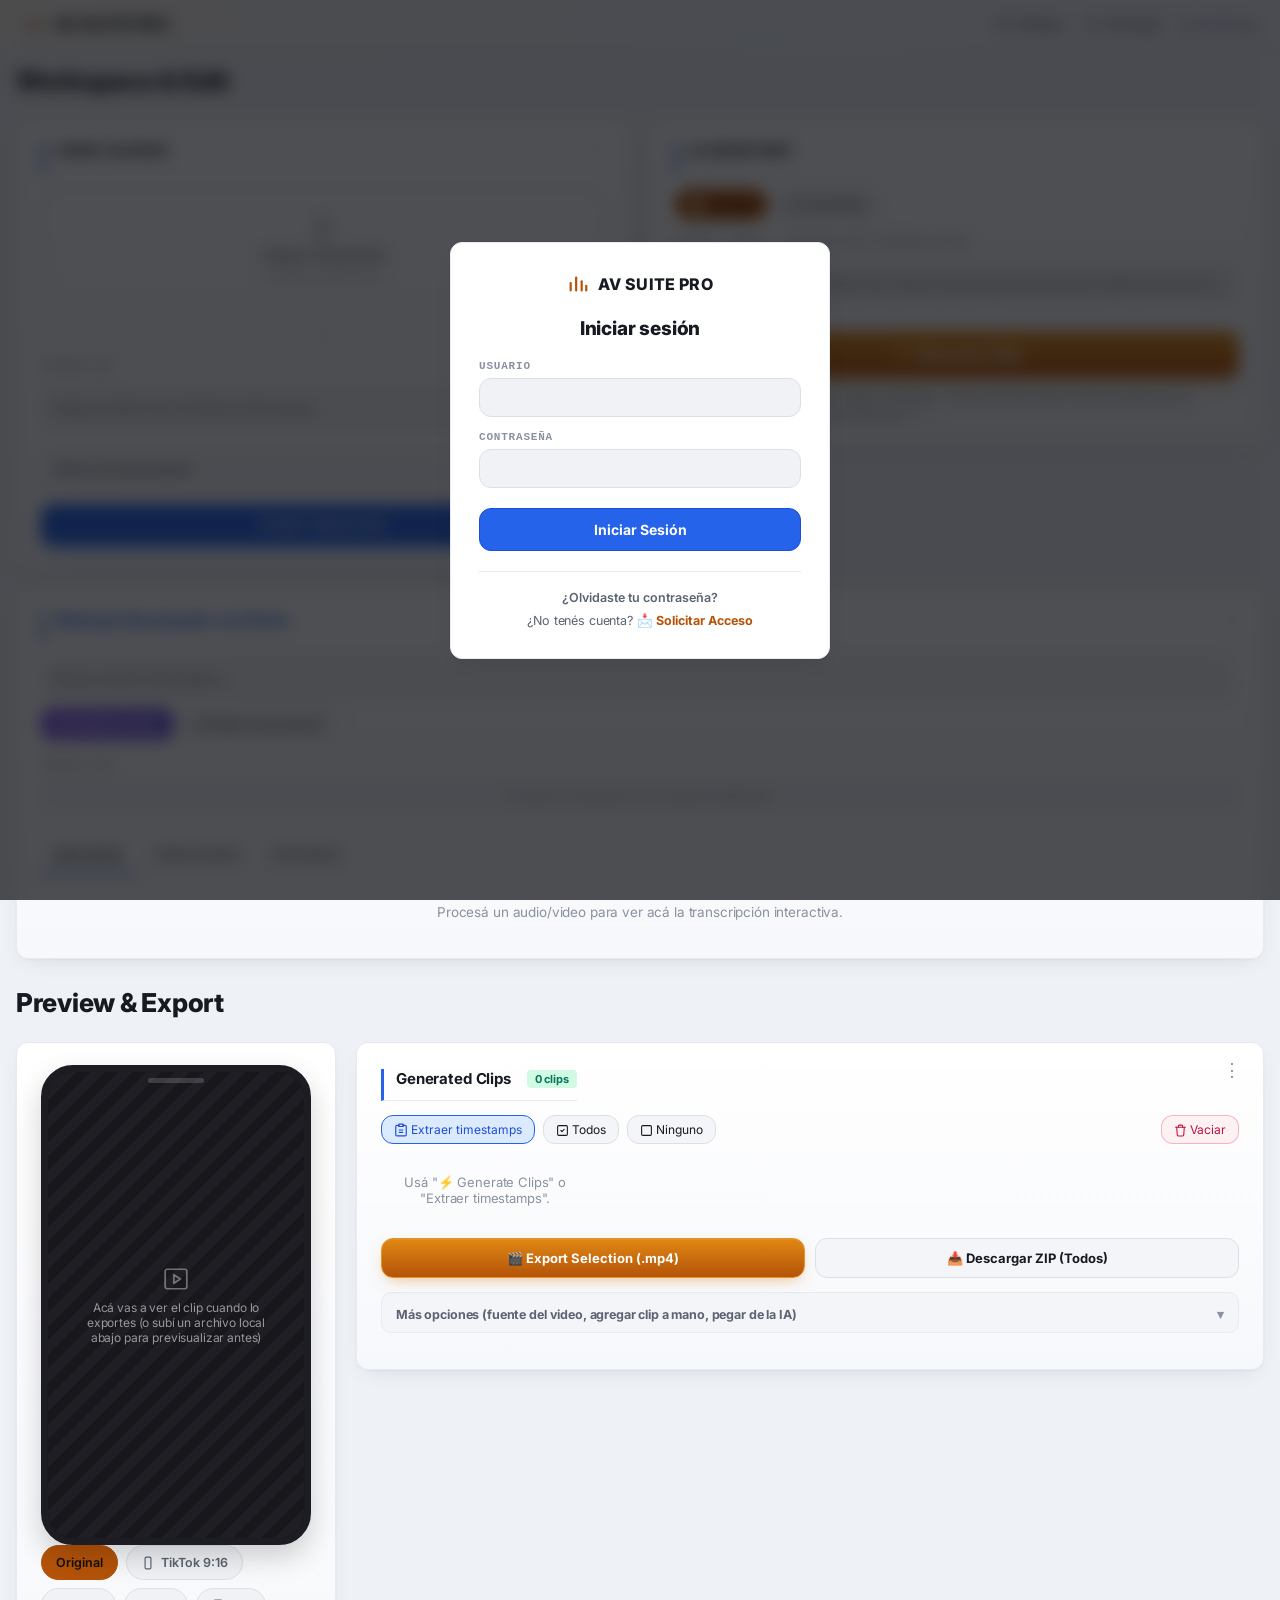
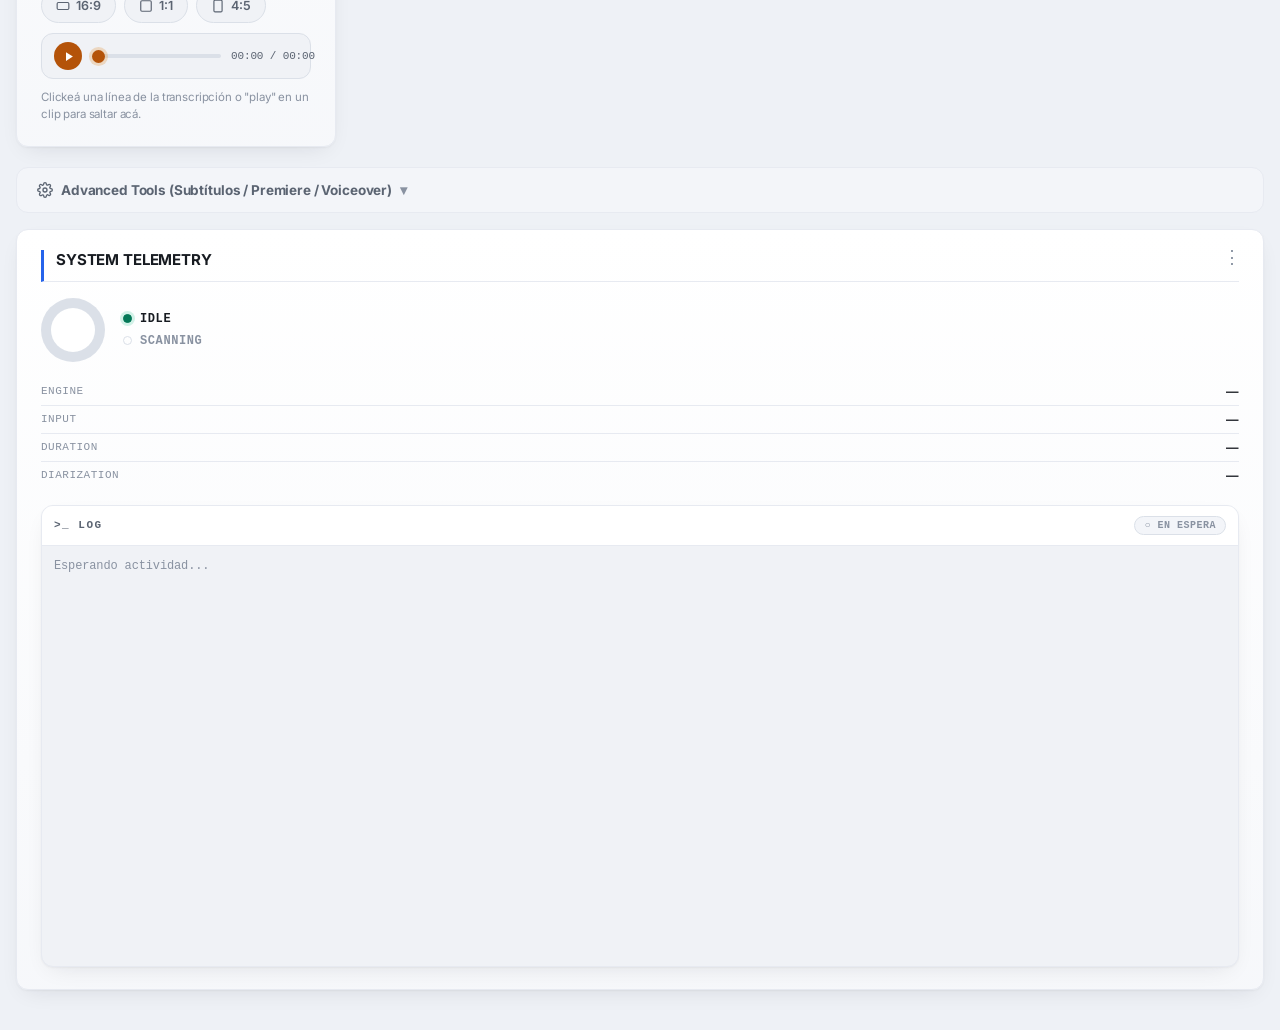
==== index.html @ 4fb4f351 "v2: layout final igual a la imagen de referencia, video/thumbnails de YouTube, y nombres de speaker " ====
<!DOCTYPE html>
<html lang="es">
<head>
    <meta charset="UTF-8">
    <meta name="viewport" content="width=device-width, initial-scale=1.0">
    <title>AI Audiovisual Suite Pro</title>
    <link rel="preconnect" href="https://fonts.googleapis.com">
    <link rel="preconnect" href="https://fonts.gstatic.com" crossorigin>
    <link href="https://fonts.googleapis.com/css2?family=Inter:wght@400;500;600;700;800&display=swap" rel="stylesheet">
    <link rel="stylesheet" href="css/main.css">
    <link rel="stylesheet" href="css/layout.css">
    <link rel="stylesheet" href="css/components.css">
    <link rel="stylesheet" href="css/stepper.css">
    <link rel="stylesheet" href="css/reader.css">
    <link rel="stylesheet" href="css/teaser.css">
    <link rel="stylesheet" href="css/clips.css">
    <link rel="stylesheet" href="css/video-editor.css">
    <link rel="stylesheet" href="css/studio.css">
    <link rel="stylesheet" href="css/auth.css">
</head>
<body>

    <header class="app-header">
        <div class="app-brand">
            <span class="app-logo-icon" aria-hidden="true"><svg width="20" height="20" viewBox="0 0 24 24" fill="none" stroke="currentColor" stroke-width="2.4" stroke-linecap="round"><line x1="4" y1="19" x2="4" y2="11"/><line x1="10" y1="19" x2="10" y2="5"/><line x1="16" y1="19" x2="16" y2="9"/><line x1="21" y1="19" x2="21" y2="14"/></svg></span>
            <span class="app-brand-name">AV SUITE PRO</span>
        </div>
        <nav class="header-nav" id="headerNav">
            <a class="nav-link" href="/historial"><svg class="icon" width="15" height="15" viewBox="0 0 24 24" fill="none" stroke="currentColor" stroke-width="2" stroke-linecap="round" stroke-linejoin="round" aria-hidden="true"><path d="M3 12a9 9 0 1 0 2.64-6.36"/><path d="M3 4v5h5"/><path d="M12 7v5l3.5 2"/></svg> History</a>
            <span class="nav-link nav-account" id="navAccountLink"><svg class="icon" width="15" height="15" viewBox="0 0 24 24" fill="none" stroke="currentColor" stroke-width="2" stroke-linecap="round" stroke-linejoin="round" aria-hidden="true"><path d="M20 21a8 8 0 0 0-16 0"/><circle cx="12" cy="7" r="4"/></svg> <span id="navAccountLabel">Account</span></span>
            <span class="nav-link nav-link-disabled" title="Próximamente"><svg class="icon" width="15" height="15" viewBox="0 0 24 24" fill="none" stroke="currentColor" stroke-width="2" stroke-linecap="round" stroke-linejoin="round" aria-hidden="true"><circle cx="12" cy="12" r="3"/><path d="M19.4 15a1.65 1.65 0 0 0 .33 1.82l.06.06a2 2 0 1 1-2.83 2.83l-.06-.06a1.65 1.65 0 0 0-1.82-.33 1.65 1.65 0 0 0-1 1.51V21a2 2 0 0 1-4 0v-.09A1.65 1.65 0 0 0 9 19.4a1.65 1.65 0 0 0-1.82.33l-.06.06a2 2 0 1 1-2.83-2.83l.06-.06a1.65 1.65 0 0 0 .33-1.82 1.65 1.65 0 0 0-1.51-1H3a2 2 0 0 1 0-4h.09A1.65 1.65 0 0 0 4.6 9a1.65 1.65 0 0 0-.33-1.82l-.06-.06a2 2 0 1 1 2.83-2.83l.06.06a1.65 1.65 0 0 0 1.82.33H9a1.65 1.65 0 0 0 1-1.51V3a2 2 0 0 1 4 0v.09a1.65 1.65 0 0 0 1 1.51 1.65 1.65 0 0 0 1.82-.33l.06-.06a2 2 0 1 1 2.83 2.83l-.06.06a1.65 1.65 0 0 0-.33 1.82V9a1.65 1.65 0 0 0 1.51 1H21a2 2 0 0 1 0 4h-.09a1.65 1.65 0 0 0-1.51 1z"/></svg> Settings</span>
        </nav>
    </header>

    <!-- ============================================
         DASHBOARD: hero de 2 columnas igual a la imagen de
         referencia ("prueba rediseno/") - izquierda "Workspace
         & Edit" (fuente + asistente de IA lado a lado, transcripción
         abajo), derecha "Preview & Export" (reproductor, formato,
         clips y export). Todo lo secundario (telemetría, opciones
         avanzadas de cada control) va DEBAJO de este bloque, no
         compite visualmente con la vista principal.
         ============================================ -->
    <main class="dashboard">

                <!-- ==================== COLUMNA IZQUIERDA: WORKSPACE & EDIT ==================== -->
                <div class="col col-left">

                    <h1 class="col-header">Workspace &amp; Edit</h1>

                    <div class="workspace-row">

                        <!-- ---------- VIDEO SOURCE ---------- -->
                        <div class="card video-source-card">
                            <div class="card-menu">
                                <button class="btn-card-menu" onclick="toggleCardMenu(this)" title="Más opciones">⋮</button>
                                <div class="card-menu-dropdown">
                                    <button onclick="startNewSession()"><svg class="icon" width="14" height="14" viewBox="0 0 24 24" fill="none" stroke="currentColor" stroke-width="2" stroke-linecap="round" stroke-linejoin="round" aria-hidden="true"><path d="M12 5v14M5 12h14"/></svg> Nueva sesión / Limpiar pantalla</button>
                                </div>
                            </div>
                            <h3>VIDEO SOURCE</h3>

                            <label class="dropzone" for="localFile" id="localFileLabel">
                                <input type="file" id="localFile" accept=".mp4,.avi,.mov,.mkv,.webm,.flv,.mp3,.wav,.ogg,.m4a,.flac,.aac">
                                <svg width="26" height="26" viewBox="0 0 24 24" fill="none" stroke="currentColor" stroke-width="1.6" stroke-linecap="round" stroke-linejoin="round" aria-hidden="true"><path d="M12 3v12"/><path d="m7 8 5-5 5 5"/><path d="M4 17v2a2 2 0 0 0 2 2h12a2 2 0 0 0 2-2v-2"/></svg>
                                <span class="dropzone-text" id="dropzoneText">Upload / Drag Media</span>
                                <span class="dropzone-hint">Arrastrá el archivo acá</span>
                            </label>

                            <div class="or-divider"><span>o</span></div>

                            <label>Stream URL</label>
                            <input type="text" id="streamUrl" placeholder="Pega el enlace de YouTube o Drive aquí...">

                            <details class="video-source-more">
                                <summary>Motor de transcripción</summary>
                                <select id="transcriptEngine">
                                    <option value="auto" selected>Auto (Gemini + Groq de respaldo)</option>
                                    <option value="gemini">Only Gemini (diarización real)</option>
                                    <option value="groq">Only Groq (rápido, sin diarización real)</option>
                                </select>
                            </details>

                            <button class="btn-start-analysis" onclick="startAnalysis()">START ANALYSIS</button>

                            <div id="loading">
                                <div class="loading-stage" id="loadingStage">⏳ Procesando...</div>
                                <div class="loading-detail" id="loadingDetail">Iniciando análisis...</div>
                                <div class="progress-bar"><div class="progress-fill" id="progressFill"></div></div>
                                <button class="btn-stop-analysis" onclick="stopCurrentAnalysis()"><svg class="icon" width="13" height="13" viewBox="0 0 24 24" fill="none" stroke="currentColor" stroke-width="2" stroke-linecap="round" stroke-linejoin="round" aria-hidden="true"><rect x="5" y="5" width="14" height="14" rx="2"/></svg> Detener</button>
                            </div>
                        </div>

                        <!-- ---------- AI ASSISTANT (Prompt Generator) ---------- -->
                        <div class="card ai-assistant-card">
                            <h3>AI ASSISTANT</h3>

                            <!-- Prompt (enfoques predefinidos) vs Assistant (nuestro
                                 modo "libre" de siempre, con otro nombre) - ver
                                 setPromptTopMode en prompts.js. -->
                            <div class="prompt-top-toggle">
                                <button type="button" class="format-bar-btn prompt-top-toggle-btn active" data-topmode="prompt" onclick="setPromptTopMode('prompt')">📋 Prompt</button>
                                <button type="button" class="format-bar-btn prompt-top-toggle-btn" data-topmode="assistant" onclick="setPromptTopMode('assistant')">💬 Assistant</button>
                            </div>

                            <label>Prompt Libre / Instrucción Personalizada</label>
                            <input type="text" id="promptExtraInstruction" oninput="generateIAPrompt()" placeholder='Añadí un pedido específico (ej: "Buscá solo las partes donde se hable de precios")...'>

                            <!-- El enfoque ya no se elige a mano (ver imagen de referencia:
                                 solo Prompt/Assistant) - se resuelve solo según el formato
                                 activo en Preview & Export (Original vs TikTok/IG/etc, ver
                                 selectStudioFormat en app.js). Estos controles siguen en el
                                 DOM ocultos porque el resto del código (generateIAPrompt,
                                 selectPromptMode) los sigue leyendo/completando igual. -->
                            <div style="display:none;">
                                <div class="prompt-mode-bar" id="promptModeBar"></div>
                                <select id="promptType" onchange="onPromptTypeChange()" disabled>
                                    <option value="">Cargando enfoques…</option>
                                </select>
                                <select id="promptTypeOther" onchange="onPromptTypeOtherChange()">
                                    <option value="">Editorial, análisis, estudio, creativo, libre…</option>
                                </select>
                                <div class="studio-control-bar" id="promptControlBar"></div>
                                <div class="prompt-other-row" id="promptOtherRow"></div>
                            </div>

                            <button class="btn-generate-ai-main" id="btnGenerateActiveClips" onclick="generateActiveClipsWithAI()">⚡ Generate Clips</button>
                            <p class="generate-hint">Lee la transcripción completa según el enfoque + instrucción de arriba y arma los clips ya con timestamps, directo en "Preview &amp; Export" →</p>
                            <!-- Texto interno del prompt ya resuelto (lo lee generateClipsWithAI/generateReelClipsWithAI): no hace falta mostrarlo ni copiarlo a mano. -->
                            <div id="promptOutput" style="display:none;">Carga un análisis para generar el prompt dinámico...</div>

                            <!-- Panel de prompt libre / Assistant (solo visible para 'libre') -->
                            <div class="teaser-customizer" id="promptLibreCustomizer">

                                <!-- CHAT: conversación de ida y vuelta sobre el material ya
                                     transcripto (ver js/modules/assistantChat.js y /assistant-chat
                                     en main.py) - preguntas, ideas, pedir que aclare algo, antes
                                     de escribir el pedido final de abajo. -->
                                <div class="assistant-chat">
                                    <div class="assistant-chat-header">
                                        <span>💬 Charlá con la IA</span>
                                        <button type="button" class="btn-mini" onclick="clearAssistantChat()" title="Vaciar la conversación">Vaciar</button>
                                    </div>
                                    <div class="assistant-chat-messages" id="assistantChatMessages">
                                        <div class="assistant-chat-empty">Preguntale algo sobre el material (ej: "¿de qué temas habla?", "dame 3 ideas de clips fuertes")...</div>
                                    </div>
                                    <div class="assistant-chat-input-row">
                                        <textarea id="assistantChatInput" placeholder="Escribí y Enter para mandar..." rows="1" onkeydown="handleAssistantChatKeydown(event)"></textarea>
                                        <button type="button" class="btn-mini assistant-chat-send" onclick="sendAssistantChatMessage()">Enviar</button>
                                    </div>
                                </div>

                                <h4>✍️ Pedido final (lo que usa "Generate Clips")</h4>
                                <div class="teaser-field">
                                    <div class="teaser-field-label">Qué querés que haga la IA con este material</div>
                                    <textarea id="promptLibreText" placeholder="Ej: Armame 5 preguntas de trivia basadas en este episodio, con la respuesta correcta y el timestamp donde se dice..." rows="5" oninput="generateIAPrompt()"></textarea>
                                </div>
                            </div>
                        </div>

                    </div>

                    <!-- ============================================
                         INTERACTIVE TRANSCRIPT & SPEECH MAP: mapa de
                         hablantes clickeable + lista con tabs Dialogue/
                         Timestamps/Speakers. Clickear una barra o línea
                         busca ese tiempo en el mini-player de la derecha.
                         ============================================ -->
                    <div class="card transcript-card">
                        <div class="card-menu">
                            <button class="btn-card-menu" onclick="toggleCardMenu(this)" title="Más opciones">⋮</button>
                            <div class="card-menu-dropdown">
                                <button onclick="downloadTimeline('txt')"><svg class="icon" width="14" height="14" viewBox="0 0 24 24" fill="none" stroke="currentColor" stroke-width="2" stroke-linecap="round" stroke-linejoin="round" aria-hidden="true"><path d="M21 15v4a2 2 0 0 1-2 2H5a2 2 0 0 1-2-2v-4"/><path d="m7 10 5 5 5-5"/><path d="M12 15V3"/></svg> Descargar .txt</button>
                                <button onclick="downloadTimeline('srt')"><svg class="icon" width="14" height="14" viewBox="0 0 24 24" fill="none" stroke="currentColor" stroke-width="2" stroke-linecap="round" stroke-linejoin="round" aria-hidden="true"><path d="M21 15v4a2 2 0 0 1-2 2H5a2 2 0 0 1-2-2v-4"/><path d="m7 10 5 5 5-5"/><path d="M12 15V3"/></svg> Descargar .srt</button>
                            </div>
                        </div>
                        <h2 id="resTitle" style="color: var(--accent-blue);">Metraje Escaneado con Éxito <span id="cacheBadge"></span></h2>

                        <div class="search-row">
                            <input type="text" id="timelineSearch" placeholder="Buscar dentro del análisis..." oninput="searchTimeline()">
                            <span class="search-info" id="searchInfo"></span>
                        </div>

                        <div class="timeline-actions">
                            <button class="btn-vista-lectura" onclick="openReader()"><svg class="icon" width="15" height="15" viewBox="0 0 24 24" fill="none" stroke="currentColor" stroke-width="2" stroke-linecap="round" stroke-linejoin="round" aria-hidden="true"><path d="M2 4h6a4 4 0 0 1 4 4v13a3 3 0 0 0-3-3H2Z"/><path d="M22 4h-6a4 4 0 0 0-4 4v13a3 3 0 0 1 3-3h7Z"/></svg> Vista lectura</button>
                            <button class="btn-mini" id="editToggle" onclick="toggleEdit()"><svg class="icon" width="14" height="14" viewBox="0 0 24 24" fill="none" stroke="currentColor" stroke-width="2" stroke-linecap="round" stroke-linejoin="round" aria-hidden="true"><path d="M17 3a2.85 2.83 0 1 1 4 4L7.5 20.5 2 22l1.5-5.5Z"/></svg> Editar transcripción</button>
                        </div>

                        <!-- SPEECH MAP -->
                        <div class="speech-map-wrap">
                            <div class="speech-map-label">SPEECH MAP</div>
                            <div class="speech-map-track" id="speechMapTrack">
                                <div class="speech-map-empty">Procesá un video para ver el mapa de hablantes.</div>
                            </div>
                            <div class="speech-map-legend" id="speechMapLegend"></div>
                        </div>

                        <!-- TABS -->
                        <div class="transcript-tabs">
                            <button class="transcript-tab-btn active" data-view="dialogue" onclick="switchTranscriptView('dialogue')">DIALOGUE</button>
                            <button class="transcript-tab-btn" data-view="timestamps" onclick="switchTranscriptView('timestamps')">TIMESTAMPS</button>
                            <button class="transcript-tab-btn" data-view="speakers" onclick="switchTranscriptView('speakers')">SPEAKERS</button>
                        </div>

                        <!-- LISTA INTERACTIVA (default) -->
                        <div class="interactive-transcript-wrap" id="interactiveTranscriptWrap">
                            <div class="transcript-list view-dialogue" id="transcriptList">
                                <div class="transcript-list-empty">Procesá un audio/video para ver acá la transcripción interactiva.</div>
                            </div>
                        </div>

                        <!-- CAJA CRUDA: solo visible mientras se busca texto o se edita -->
                        <div class="raw-transcript-wrap" id="rawTranscriptWrap" style="display:none;">
                            <div class="res-box" id="resTimeline">Procesá un audio/video para ver acá la transcripción completa.</div>
                        </div>
                    </div>

                </div>

                <!-- ==================== COLUMNA DERECHA: PREVIEW & EXPORT ==================== -->
                <div class="col col-right">

                    <h1 class="col-header">Preview &amp; Export</h1>

                    <!-- ============================================
                         VIDEO CLIP EDITOR: el celular es su propia columna
                         (con la tira de formato, que además funciona como
                         selector de pestaña Simple/Redes, ver
                         selectStudioFormat) y a la derecha, en otra
                         columna, el grid de clips inteligentes con
                         thumbnails + export - igual que en prueba rediseno/.
                         ============================================ -->
                    <div class="preview-row">

                        <!-- ---------- CELULAR (player) ---------- -->
                        <div class="card player-only-card">
                            <div class="export-preview-frame">
                                <video id="previewVideo" class="export-preview-video" playsinline></video>
                                <div class="export-preview-placeholder" id="previewVideoPlaceholder">
                                    <svg width="26" height="26" viewBox="0 0 24 24" fill="none" stroke="currentColor" stroke-width="1.6" stroke-linecap="round" stroke-linejoin="round" aria-hidden="true"><path d="m10 8 6 4-6 4V8Z"/><rect x="2" y="3" width="20" height="18" rx="2"/></svg>
                                    <span>Acá vas a ver el clip cuando lo exportes (o subí un archivo local abajo para previsualizar antes)</span>
                                </div>
                            </div>

                            <!-- FORMATO: elegirlo cambia el aspect-ratio del celular de
                                 arriba (ver applyPreviewAspectRatio en app.js) y de paso
                                 la pestaña de clips de al lado (ver selectStudioFormat). -->
                            <div class="format-bar" id="formatBar">
                                <button class="format-bar-btn active" data-format="simple" data-ratio="9/16" onclick="selectStudioFormat('simple')">Original</button>
                                <button class="format-bar-btn" data-format="tiktok_30s" data-ratio="9/16" onclick="selectStudioFormat('tiktok_30s')" title="TikTok · 9:16 · 1080×1920"><svg width="14" height="14" viewBox="0 0 24 24" fill="none" stroke="currentColor" stroke-width="2" stroke-linecap="round" stroke-linejoin="round" aria-hidden="true"><rect x="7" y="2" width="10" height="20" rx="2"/></svg> TikTok 9:16</button>
                                <button class="format-bar-btn" data-format="twitter_x_clip" data-ratio="16/9" onclick="selectStudioFormat('twitter_x_clip')" title="YouTube · 16:9 · 1280×720"><svg width="14" height="14" viewBox="0 0 24 24" fill="none" stroke="currentColor" stroke-width="2" stroke-linecap="round" stroke-linejoin="round" aria-hidden="true"><rect x="2" y="6" width="20" height="12" rx="2"/></svg> 16:9</button>
                                <button class="format-bar-btn" data-format="ig_carrusel_clips" data-ratio="1/1" onclick="selectStudioFormat('ig_carrusel_clips')" title="Instagram · 1:1 · 1080×1080"><svg width="14" height="14" viewBox="0 0 24 24" fill="none" stroke="currentColor" stroke-width="2" stroke-linecap="round" stroke-linejoin="round" aria-hidden="true"><rect x="3" y="3" width="18" height="18" rx="2"/></svg> 1:1</button>
                                <button class="format-bar-btn" data-format="ig_feed_4x5" data-ratio="4/5" onclick="selectStudioFormat('ig_feed_4x5')" title="Reels · 4:5 · 1080×1350"><svg width="14" height="14" viewBox="0 0 24 24" fill="none" stroke="currentColor" stroke-width="2" stroke-linecap="round" stroke-linejoin="round" aria-hidden="true"><rect x="5" y="2" width="14" height="20" rx="2"/></svg> 4:5</button>
                            </div>

                            <div class="player-controls-bar" id="playerControls">
                                <button class="player-play-btn" id="playerPlayBtn" title="Reproducir / Pausar"><svg width="15" height="15" viewBox="0 0 24 24" fill="currentColor" aria-hidden="true"><path d="M8 5v14l11-7Z"/></svg></button>
                                <input type="range" class="player-seek" id="playerSeek" min="0" max="0" value="0" step="1">
                                <span class="player-time" id="playerTime">00:00 / 00:00</span>
                            </div>
                            <p class="player-hint">Clickeá una línea de la transcripción o "play" en un clip para saltar acá.</p>
                        </div>

                        <!-- ---------- CLIPS (a la derecha del celular) ---------- -->
                        <div class="card clips-only-card">
                        <div class="card-menu">
                            <button class="btn-card-menu" onclick="toggleCardMenu(this)" title="Más opciones">⋮</button>
                            <div class="card-menu-dropdown">
                                <button onclick="selectAllClips(false); selectAllReelClips(false);"><svg class="icon" width="14" height="14" viewBox="0 0 24 24" fill="none" stroke="currentColor" stroke-width="2" stroke-linecap="round" stroke-linejoin="round" aria-hidden="true"><rect x="3" y="3" width="18" height="18" rx="2"/></svg> Deseleccionar todos los clips</button>
                            </div>
                        </div>

                        <!-- TAB: CLIPS SIMPLES (formato "Original") -->
                        <div class="clip-editor-tab active" id="clipEditorTabSimple">
                            <div class="clip-exporter" id="clipExporter">

                                <h4 class="icon-heading">Generated Clips <span class="clip-count-badge" id="clipCountBadge">0 clips</span></h4>

                                <div class="clip-controls">
                                    <button class="btn-mini" onclick="parseClipsFromTimeline()" style="background:#DBEAFE;border-color:#2563EB;color:#1D4ED8;"><svg class="icon" width="14" height="14" viewBox="0 0 24 24" fill="none" stroke="currentColor" stroke-width="2" stroke-linecap="round" stroke-linejoin="round" aria-hidden="true"><rect x="8" y="2" width="8" height="4" rx="1"/><path d="M9 4H5a2 2 0 0 0-2 2v14a2 2 0 0 0 2 2h14a2 2 0 0 0 2-2V6a2 2 0 0 0-2-2h-4"/><path d="M9 12h6M9 16h6"/></svg> Extraer timestamps</button>
                                    <button class="btn-mini" onclick="selectAllClips(true)"><svg class="icon" width="13" height="13" viewBox="0 0 24 24" fill="none" stroke="currentColor" stroke-width="2" stroke-linecap="round" stroke-linejoin="round" aria-hidden="true"><rect x="3" y="3" width="18" height="18" rx="2"/><path d="m9 12 2 2 4-4"/></svg> Todos</button>
                                    <button class="btn-mini" onclick="selectAllClips(false)"><svg class="icon" width="13" height="13" viewBox="0 0 24 24" fill="none" stroke="currentColor" stroke-width="2" stroke-linecap="round" stroke-linejoin="round" aria-hidden="true"><rect x="3" y="3" width="18" height="18" rx="2"/></svg> Ninguno</button>
                                    <button class="btn-mini btn-mini-danger" onclick="clearAllClips()" title="Vaciar la lista de clips"><svg class="icon" width="13" height="13" viewBox="0 0 24 24" fill="none" stroke="currentColor" stroke-width="2" stroke-linecap="round" stroke-linejoin="round" aria-hidden="true"><path d="M3 6h18"/><path d="M8 6V4a2 2 0 0 1 2-2h4a2 2 0 0 1 2 2v2"/><path d="m19 6-1 14a2 2 0 0 1-2 2H8a2 2 0 0 1-2-2L5 6"/></svg> Vaciar</button>
                                </div>

                                <div class="clip-card-grid" id="clipsCardGrid">
                                    <div class="clip-empty">Usá "⚡ Generate Clips" o "Extraer timestamps".</div>
                                </div>

                                <div class="export-action-row">
                                    <button class="btn-export-selection" onclick="startClipExport()">🎬 Export Selection (.mp4)</button>
                                    <button class="btn-export-all" onclick="exportAllClips()">📥 Descargar ZIP (Todos)</button>
                                    <a id="clipDownloadBtn" class="btn-clip-download" href="#" download><svg class="icon" width="14" height="14" viewBox="0 0 24 24" fill="none" stroke="currentColor" stroke-width="2" stroke-linecap="round" stroke-linejoin="round" aria-hidden="true"><path d="M21 15v4a2 2 0 0 1-2 2H5a2 2 0 0 1-2-2v-4"/><path d="m7 10 5 5 5-5"/><path d="M12 15V3"/></svg> Descargar</a>
                                </div>

                                <div class="clip-export-status" id="clipExportStatus"></div>
                                <div class="export-progress" id="clipExportProgress">
                                    <div class="progress-bar"><div class="progress-fill" id="clipExportProgressFill"></div></div>
                                    <span class="export-progress-pct" id="clipExportProgressPct">0%</span>
                                </div>

                                <!-- Fuente del video (solo hace falta tocar esto si el cache
                                     del server se perdió) + pegar timestamps a mano / agregar
                                     un clip suelto: casos puntuales, plegados por default. -->
                                <details class="clip-more-options">
                                    <summary>Más opciones (fuente del video, agregar clip a mano, pegar de la IA)</summary>
                                    <div class="clip-source-row">
                                        <input type="text" id="clipSourceUrl" placeholder="URL del video fuente (YouTube / Drive)..." style="flex:1">
                                    </div>
                                    <div class="clip-source-row clip-source-row-hint">
                                        <span>o si lo subiste como archivo local:</span>
                                        <input type="file" id="clipSourceFile" accept="video/*,audio/*">
                                    </div>
                                    <p class="clip-source-warning">⚠ El video se necesita de nuevo para cortar los clips (se descarga de la URL, o se vuelve a subir el archivo local).</p>
                                    <label>Duración por clip al extraer timestamps (seg):</label>
                                    <input type="number" id="clipDefaultDuration" value="30" min="5" max="600">

                                    <button class="btn-ai-fallback-toggle" onclick="toggleClipAiImport()" id="btnClipAiImport">Ver / pegar respuesta de Gemini manualmente</button>
                                    <div class="ai-import-body" id="clipAiImportBody">
                                        <textarea id="clipAiResponseInput" placeholder="Pegá acá la respuesta de la IA (formato ⏱ Inicio: MM:SS / ⏱ Fin: MM:SS)..." rows="6"></textarea>
                                        <button class="btn-mini" onclick="importClipAiTimestamps()" style="background:#E8E7FB;border-color:#6366F1;color:#4338CA;width:100%;margin-top:6px;padding:8px 0;font-size:13px;">Importar timestamps →</button>
                                        <div id="clipAiImportFeedback" style="font-size:12px;margin-top:6px;color:#4338CA;min-height:18px;"></div>
                                    </div>

                                    <div class="clip-add-row">
                                        <input type="text" class="ts-input" id="newClipStart" placeholder="00:00">
                                        <span style="color:var(--text-muted);font-size:12px;">→</span>
                                        <input type="text" class="ts-input" id="newClipEnd" placeholder="00:30">
                                        <input type="text" class="label-input" id="newClipLabel" placeholder="Descripción (opcional)">
                                        <button class="btn-mini" onclick="addClipManual()"><svg class="icon" width="13" height="13" viewBox="0 0 24 24" fill="none" stroke="currentColor" stroke-width="2" stroke-linecap="round" stroke-linejoin="round" aria-hidden="true"><path d="M12 5v14M5 12h14"/></svg> Agregar</button>
                                    </div>
                                </details>
                            </div>
                        </div>

                        <!-- TAB: FORMATO DE REDES (TikTok/YouTube/Instagram/Reels) -->
                        <div class="clip-editor-tab" id="clipEditorTabSocial">
                            <div class="video-editor-panel" id="videoEditorPanel">

                                <h4 class="icon-heading">Generated Clips <span class="clip-count-badge" id="reelCountBadge" style="background:#E0E7FF;color:#4338CA;">0 clips</span></h4>

                                <div class="platform-info-bar">
                                    <span class="platform-badge" id="platformBadge">—</span>
                                    <span class="platform-detail">Ratio: <strong id="platformRatio">—</strong></span>
                                    <span class="platform-detail">Resolución: <strong id="platformRes">—</strong></span>
                                    <span class="platform-detail">Duración máx: <strong id="platformDur">—</strong></span>
                                </div>

                                <div class="clip-controls">
                                    <button class="btn-mini" onclick="parseClipsForReel()" style="background:#E8E7FB;border-color:#6366F1;color:#4338CA;"><svg class="icon" width="14" height="14" viewBox="0 0 24 24" fill="none" stroke="currentColor" stroke-width="2" stroke-linecap="round" stroke-linejoin="round" aria-hidden="true"><rect x="8" y="2" width="8" height="4" rx="1"/><path d="M9 4H5a2 2 0 0 0-2 2v14a2 2 0 0 0 2 2h14a2 2 0 0 0 2-2V6a2 2 0 0 0-2-2h-4"/><path d="M9 12h6M9 16h6"/></svg> Extraer timestamps</button>
                                    <button class="btn-mini" onclick="selectAllReelClips(true)"><svg class="icon" width="13" height="13" viewBox="0 0 24 24" fill="none" stroke="currentColor" stroke-width="2" stroke-linecap="round" stroke-linejoin="round" aria-hidden="true"><rect x="3" y="3" width="18" height="18" rx="2"/><path d="m9 12 2 2 4-4"/></svg> Todos</button>
                                    <button class="btn-mini" onclick="selectAllReelClips(false)"><svg class="icon" width="13" height="13" viewBox="0 0 24 24" fill="none" stroke="currentColor" stroke-width="2" stroke-linecap="round" stroke-linejoin="round" aria-hidden="true"><rect x="3" y="3" width="18" height="18" rx="2"/></svg> Ninguno</button>
                                    <button class="btn-mini btn-mini-danger" onclick="clearAllReelClips()" title="Vaciar la lista de clips"><svg class="icon" width="13" height="13" viewBox="0 0 24 24" fill="none" stroke="currentColor" stroke-width="2" stroke-linecap="round" stroke-linejoin="round" aria-hidden="true"><path d="M3 6h18"/><path d="M8 6V4a2 2 0 0 1 2-2h4a2 2 0 0 1 2 2v2"/><path d="m19 6-1 14a2 2 0 0 1-2 2H8a2 2 0 0 1-2-2L5 6"/></svg> Vaciar</button>
                                </div>

                                <div class="clip-card-grid" id="reelCardGrid">
                                    <div class="clip-empty">Elegí un formato arriba y usá "⚡ Generate Clips".</div>
                                </div>

                                <!-- COPIES: texto para poner debajo de cada publicación. Se genera
                                     con IA a pedido (botón aparte, después de confirmar los clips) -
                                     no es automático porque conviene revisar/editar los clips antes
                                     de gastar una llamada a la IA en escribir el copy. Ver reelEditor.js. -->
                                <div class="reel-captions-section">
                                    <button class="btn-mini" onclick="generateReelCaptions()" id="btnGenerateReelCaptions" style="background:#E8E7FB;border-color:#6366F1;color:#4338CA;">📝 Generar copies (texto para la publicación)</button>
                                    <div class="reel-captions-feedback" id="reelCaptionsFeedback"></div>
                                    <div class="reel-captions-body" id="reelCaptionsBody" style="display:none;"></div>
                                </div>

                                <div class="export-action-row">
                                    <button class="btn-export-selection" id="btnExportReel" onclick="startReelExport()">🎬 Export Selection (.mp4)</button>
                                    <button class="btn-export-all" onclick="exportAllReelClips()">📥 Descargar ZIP (Todos)</button>
                                    <a id="reelDownloadBtn" class="btn-reel-download" href="#" download><svg class="icon" width="14" height="14" viewBox="0 0 24 24" fill="none" stroke="currentColor" stroke-width="2" stroke-linecap="round" stroke-linejoin="round" aria-hidden="true"><path d="M21 15v4a2 2 0 0 1-2 2H5a2 2 0 0 1-2-2v-4"/><path d="m7 10 5 5 5-5"/><path d="M12 15V3"/></svg> Descargar</a>
                                </div>

                                <div class="clip-export-status" id="reelExportStatus"></div>
                                <div class="export-progress" id="reelExportProgress">
                                    <div class="progress-bar"><div class="progress-fill" id="reelExportProgressFill"></div></div>
                                    <span class="export-progress-pct" id="reelExportProgressPct">0%</span>
                                </div>

                                <!-- Fuente del video + pegar timestamps a mano / agregar un clip
                                     suelto: casos puntuales, plegados por default. -->
                                <details class="clip-more-options">
                                    <summary>Más opciones (fuente del video, agregar clip a mano, pegar de la IA)</summary>
                                    <div class="clip-source-row">
                                        <input type="text" id="reelSourceUrl" placeholder="URL del video fuente (YouTube / Drive)..." style="flex:1">
                                    </div>
                                    <div class="clip-source-row clip-source-row-hint">
                                        <span>o si lo subiste como archivo local:</span>
                                        <input type="file" id="reelSourceFile" accept="video/*,audio/*">
                                    </div>
                                    <label class="checkbox-row" style="display:flex;align-items:center;gap:6px;font-size:12px;color:var(--text-muted);margin:10px 0;">
                                        <input type="checkbox" id="reelOriginalSize">
                                        Exportar en tamaño original (sin recortar/escalar al formato de la plataforma)
                                    </label>

                                    <button class="btn-ai-fallback-toggle" onclick="toggleAiImport()" id="btnAiImport">Ver / pegar respuesta de Gemini manualmente</button>
                                    <div class="ai-import-body" id="aiImportBody">
                                        <textarea id="aiResponseInput" placeholder="Pegá acá la respuesta de la IA (formato ⏱ Inicio: MM:SS / ⏱ Fin: MM:SS)..." rows="6"></textarea>
                                        <button class="btn-mini" onclick="importAiTimestamps()" style="background:#E8E7FB;border-color:#6366F1;color:#4338CA;width:100%;margin-top:6px;padding:8px 0;font-size:13px;">Importar timestamps →</button>
                                        <div id="aiImportFeedback" style="font-size:12px;margin-top:6px;color:#4338CA;min-height:18px;"></div>
                                    </div>

                                    <div class="clip-add-row">
                                        <input type="text" class="ts-input" id="newReelStart" placeholder="00:00">
                                        <span style="color:var(--text-muted);font-size:12px;">→</span>
                                        <input type="text" class="ts-input" id="newReelEnd" placeholder="00:30">
                                        <input type="text" class="label-input" id="newReelLabel" placeholder="Speaker: descripción del momento">
                                        <button class="btn-mini" onclick="addReelClipManual()"><svg class="icon" width="13" height="13" viewBox="0 0 24 24" fill="none" stroke="currentColor" stroke-width="2" stroke-linecap="round" stroke-linejoin="round" aria-hidden="true"><path d="M12 5v14M5 12h14"/></svg> Agregar</button>
                                    </div>
                                </details>
                            </div>
                        </div>

                        </div>
                        <!-- /clips-only-card -->

                    </div>
                    <!-- /preview-row -->

                    <!-- ============================================
                         HERRAMIENTAS AVANZADAS: subtítulos incrustados,
                         Exportar a Premiere y Voiceover, plegadas por
                         default (no compiten en jerarquía visual con el
                         flujo principal de arriba).
                         ============================================ -->
                    <details class="advanced-tools-accordion">
                        <summary class="icon-heading"><svg class="icon" width="16" height="16" viewBox="0 0 24 24" fill="none" stroke="currentColor" stroke-width="2" stroke-linecap="round" stroke-linejoin="round" aria-hidden="true"><circle cx="12" cy="12" r="3"/><path d="M19.4 15a1.65 1.65 0 0 0 .33 1.82l.06.06a2 2 0 1 1-2.83 2.83l-.06-.06a1.65 1.65 0 0 0-1.82-.33 1.65 1.65 0 0 0-1 1.51V21a2 2 0 0 1-4 0v-.09A1.65 1.65 0 0 0 9 19.4a1.65 1.65 0 0 0-1.82.33l-.06.06a2 2 0 1 1-2.83-2.83l.06-.06a1.65 1.65 0 0 0 .33-1.82 1.65 1.65 0 0 0-1.51-1H3a2 2 0 0 1 0-4h.09A1.65 1.65 0 0 0 4.6 9a1.65 1.65 0 0 0-.33-1.82l-.06-.06a2 2 0 1 1 2.83-2.83l.06.06a1.65 1.65 0 0 0 1.82.33H9a1.65 1.65 0 0 0 1-1.51V3a2 2 0 0 1 4 0v.09a1.65 1.65 0 0 0 1 1.51 1.65 1.65 0 0 0 1.82-.33l.06-.06a2 2 0 1 1 2.83 2.83l-.06.06a1.65 1.65 0 0 0-.33 1.82V9a1.65 1.65 0 0 0 1.51 1H21a2 2 0 0 1 0 4h-.09a1.65 1.65 0 0 0-1.51 1z"/></svg> Advanced Tools (Subtítulos / Premiere / Voiceover)</summary>

                        <div class="advanced-tools-content">

                            <!-- ============================================
                                 SUBTÍTULOS INCRUSTADOS: quemados en el .mp4 exportado.
                                 ============================================ -->
                            <div class="card">
                                <h3>SUBTÍTULOS INCRUSTADOS</h3>
                                <label class="subtitle-toggle-row" title="Quemar subtítulos generados desde la transcripción en el video exportado">
                                    <span class="switch-toggle"><input type="checkbox" id="subtitlesHardcoded" onchange="toggleSubtitleStylePanel()"><span class="switch-slider"></span></span>
                                    Subtítulos Incrustados (Hardcoded)
                                </label>

                                <div class="subtitle-style-panel" id="subtitleStylePanel">
                                    <div class="subtitle-style-preview" id="subtitlePreview">Así se ve tu subtítulo</div>
                                    <div class="subtitle-style-row">
                                        <span>Tipografía</span>
                                        <select id="subtitleFont" onchange="updateSubtitlePreview()">
                                            <option value="anton">Anton (Impacto)</option>
                                            <option value="bebas">Bebas Neue (Condensada)</option>
                                            <option value="poppins">Poppins Bold (Moderna)</option>
                                            <option value="archivo">Archivo Black (Geométrica)</option>
                                            <option value="luckiest">Luckiest Guy (Divertida)</option>
                                        </select>
                                    </div>
                                    <div class="subtitle-style-row">
                                        <span>Color de texto</span>
                                        <input type="color" id="subtitleColor" value="#ffffff" onchange="updateSubtitlePreview()">
                                    </div>
                                    <div class="subtitle-style-row">
                                        <span>Color de borde</span>
                                        <input type="color" id="subtitleBorderColor" value="#000000" onchange="updateSubtitlePreview()">
                                    </div>
                                    <div class="subtitle-style-row">
                                        <span>Grosor de borde</span>
                                        <input type="range" id="subtitleBorderWidth" min="0" max="8" value="3" oninput="updateSubtitlePreview()">
                                        <span class="subtitle-style-value" id="subtitleBorderWidthValue">3</span>
                                    </div>
                                </div>
                            </div>

                            <!-- ============================================
                                 EXPORTAR A PREMIERE - ver js/modules/premiereExport.js.
                                 Opera sobre los clips ya seleccionados en cualquiera
                                 de las dos pestañas de Clips Inteligentes (elegís cuál
                                 con el selector de "Fuente de clips" de abajo).
                                 ============================================ -->
                            <div class="card premiere-export-card">
                                <h3 class="icon-heading">🎞 EXPORTAR A PREMIERE <span class="beta-tag">beta</span></h3>
                                <div class="premiere-options-subtitle">Genera un proyecto de Premiere (.xml) con los clips armados en un timeline editable, en vez de un .mp4 ya quemado. Probado en un Premiere real.</div>

                                <label>Fuente de clips</label>
                                <select id="premiereClipSource" onchange="updatePremiereClipCount()">
                                    <option value="clips">Clip Editor</option>
                                    <option value="reel">Editor de Video para Redes</option>
                                </select>
                                <div class="premiere-options-subtitle" id="premiereOptionsClipCount" style="margin-top:4px;"></div>

                                <div class="premiere-options-section-title">Básico</div>
                                <label>Nombre de la secuencia</label>
                                <input type="text" id="premiereSeqName" placeholder="AVSuite Export">

                                <label class="premiere-options-checkbox-row">
                                    <input type="checkbox" id="premiereIncludeSubtitles" checked>
                                    Incluir subtítulos (como texto editable)
                                </label>

                                <div class="premiere-options-section-title">Pistas</div>
                                <label>Organización de los clips</label>
                                <select id="premiereTrackMode">
                                    <option value="same">Mismo canal (uno atrás del otro)</option>
                                    <option value="separate">Canales separados (un track por clip)</option>
                                </select>
                                <div class="premiere-options-subtitle" style="margin: 4px 0 0;">Las transiciones que asignes por clip (🎬→, en cada card de clip) solo se aplican en "Mismo canal" - con canales separados cada clip queda en su propio track y no hay forma de representar una transición entre ellos.</div>

                                <div class="premiere-options-row-2">
                                    <div>
                                        <label>Nombre pista de video</label>
                                        <input type="text" id="premiereVideoTrackName" placeholder="(default de Premiere)">
                                    </div>
                                    <div>
                                        <label>Nombre pista de audio</label>
                                        <input type="text" id="premiereAudioTrackName" placeholder="(default de Premiere)">
                                    </div>
                                </div>

                                <label class="premiere-options-checkbox-row">
                                    <input type="checkbox" id="premiereOrganizeInBin">
                                    Agrupar en una carpeta (bin) dentro del proyecto de Premiere
                                </label>

                                <div class="premiere-options-section-title">Timing y orden</div>
                                <div class="premiere-options-row-2">
                                    <div>
                                        <label>Margen extra por corte (seg)</label>
                                        <input type="number" id="premiereHandleSeconds" value="0" min="0" max="5" step="0.5">
                                    </div>
                                    <div>
                                        <label>Orden de los clips</label>
                                        <select id="premiereClipOrder">
                                            <option value="selection">Orden de selección</option>
                                            <option value="timestamp">Por timestamp</option>
                                        </select>
                                    </div>
                                </div>

                                <div class="premiere-options-section-title">Formato de salida</div>
                                <label>Aspect ratio de la secuencia</label>
                                <select id="premiereAspectRatio">
                                    <option value="">Original (del video fuente)</option>
                                    <option value="1080x1920">9:16 vertical (1080×1920)</option>
                                    <option value="1080x1080">1:1 cuadrado (1080×1080)</option>
                                    <option value="1080x1350">4:5 (1080×1350)</option>
                                    <option value="1280x720">16:9 horizontal (1280×720)</option>
                                </select>

                                <div class="premiere-options-section-title">Archivos extra</div>
                                <label class="premiere-options-checkbox-row">
                                    <input type="checkbox" id="premiereIncludeCompanion" checked>
                                    Incluir companion.txt (apoyo para completar subtítulos a mano)
                                </label>
                                <label class="premiere-options-checkbox-row">
                                    <input type="checkbox" id="premiereIncludeSrt">
                                    Adjuntar un .srt real de los subtítulos (además del texto plano)
                                </label>

                                <details class="premiere-options-advanced">
                                    <summary>Avanzado</summary>
                                    <label class="premiere-options-checkbox-row">
                                        <input type="checkbox" id="premiereMultipleSequences">
                                        Generar también una secuencia aparte por cada clip (además de la secuencia con todos juntos)
                                    </label>
                                </details>

                                <div class="export-action-row">
                                    <button class="btn-export-selection" onclick="startPremiereExport()">🎞 Exportar a Premiere</button>
                                    <a id="premiereDownloadBtn" class="btn-clip-download" href="#" download><svg class="icon" width="14" height="14" viewBox="0 0 24 24" fill="none" stroke="currentColor" stroke-width="2" stroke-linecap="round" stroke-linejoin="round" aria-hidden="true"><path d="M21 15v4a2 2 0 0 1-2 2H5a2 2 0 0 1-2-2v-4"/><path d="m7 10 5 5 5-5"/><path d="M12 15V3"/></svg> Descargar</a>
                                </div>

                                <div class="clip-export-status" id="premiereExportStatus"></div>
                                <div class="export-progress" id="premiereExportProgress">
                                    <div class="progress-bar"><div class="progress-fill" id="premiereExportProgressFill"></div></div>
                                    <span class="export-progress-pct" id="premiereExportProgressPct">0%</span>
                                </div>
                            </div>

                            <!-- ============================================
                                 VOICEOVER / DOBLAJE: Gemini TTS. Independiente de
                                 los clips (texto libre pegado a mano) - el .wav
                                 resultante se importa a mano en Premiere/CapCut,
                                 no se mezcla automáticamente con ningún video.
                                 Ver js/modules/voiceover.js.
                                 ============================================ -->
                            <div class="card voiceover-card">
                                <h3 class="icon-heading">🎙 VOICEOVER / DOBLAJE <span class="beta-tag">beta</span></h3>
                                <div class="premiere-options-subtitle">Convierte un texto en un audio .wav con Gemini TTS (para doblar un clip o armar un voiceover). Modelo en preview: probalo antes de prometerlo como 100% estable.</div>

                                <label>Texto a convertir en voz</label>
                                <textarea id="ttsText" placeholder="Pegá acá el guion, un copy de redes, o cualquier texto..." rows="5" maxlength="5000"></textarea>

                                <label>Voz</label>
                                <select id="ttsVoice"><option value="">Cargando voces…</option></select>

                                <div class="export-action-row">
                                    <button class="btn-export-selection" id="btnGenerateVoiceover" onclick="generateVoiceover()">🎙 Generar Voiceover</button>
                                    <a id="ttsDownloadBtn" class="btn-clip-download" href="#" download><svg class="icon" width="14" height="14" viewBox="0 0 24 24" fill="none" stroke="currentColor" stroke-width="2" stroke-linecap="round" stroke-linejoin="round" aria-hidden="true"><path d="M21 15v4a2 2 0 0 1-2 2H5a2 2 0 0 1-2-2v-4"/><path d="m7 10 5 5 5-5"/><path d="M12 15V3"/></svg> Descargar</a>
                                </div>

                                <div class="clip-export-status" id="ttsStatus"></div>
                                <audio id="ttsPreview" controls style="display:none;width:100%;margin-top:10px;"></audio>
                            </div>

                        </div>
                    </details>

                </div>

    </main>

    <!-- ============================================
         SYSTEM TELEMETRY: debajo del hero principal, a todo
         el ancho - es información de estado/debug, no compite
         con la vista de la imagen de referencia de arriba.
         ============================================ -->
    <section class="below-hero">
        <div class="card telemetry-card">
            <div class="card-menu">
                <button class="btn-card-menu" onclick="toggleCardMenu(this)" title="Más opciones">⋮</button>
                <div class="card-menu-dropdown">
                    <button onclick="clearTelemetryLog()"><svg class="icon" width="14" height="14" viewBox="0 0 24 24" fill="none" stroke="currentColor" stroke-width="2" stroke-linecap="round" stroke-linejoin="round" aria-hidden="true"><path d="M3 6h18"/><path d="M8 6V4a2 2 0 0 1 2-2h4a2 2 0 0 1 2 2v2"/><path d="m19 6-1 14a2 2 0 0 1-2 2H8a2 2 0 0 1-2-2L5 6"/></svg> Limpiar log</button>
                </div>
            </div>
            <h3>SYSTEM TELEMETRY</h3>

            <div class="telemetry-donut-row">
                <div class="telemetry-donut" id="telemetryDonut" data-state="idle">
                    <div class="telemetry-donut-hole"></div>
                </div>
                <div class="telemetry-status-radios">
                    <div class="status-radio active" id="statusRadioIdle"><span class="radio-dot"></span>IDLE</div>
                    <div class="status-radio" id="statusRadioScanning"><span class="radio-dot"></span>SCANNING</div>
                </div>
            </div>

            <table class="telemetry-metrics-table">
                <tbody>
                    <tr><td>Engine</td><td id="metricEngine">—</td></tr>
                    <tr><td>Input</td><td id="metricInput">—</td></tr>
                    <tr><td>Duration</td><td id="metricDuration">—</td></tr>
                    <tr><td>Diarization</td><td id="metricDiarization">—</td></tr>
                </tbody>
            </table>

            <!-- Panel fijo: siempre visible, tamaño estable, sin importar
                 qué se esté haciendo. Acumula el log de toda la sesión
                 (análisis + exportaciones). -->
            <div class="telemetry-panel" id="telemetry">
                <div class="telemetry-header">
                    <span class="telemetry-title">&gt;_ LOG</span>
                    <span class="telemetry-badge state-idle" id="telemetryBadge">○ EN ESPERA</span>
                </div>
                <div class="telemetry-log" id="telemetryLog"></div>
            </div>
        </div>
    </section>

    <!-- ============================================
         OVERLAY: VISTA LECTURA PANTALLA COMPLETA
         ============================================ -->
    <div class="reader-overlay" id="readerOverlay">
        <div class="reader-header">
            <h2 id="readerTitle" class="icon-heading"><svg class="icon" width="20" height="20" viewBox="0 0 24 24" fill="none" stroke="currentColor" stroke-width="2" stroke-linecap="round" stroke-linejoin="round" aria-hidden="true"><path d="M2 4h6a4 4 0 0 1 4 4v13a3 3 0 0 0-3-3H2Z"/><path d="M22 4h-6a4 4 0 0 0-4 4v13a3 3 0 0 1 3-3h7Z"/></svg> <span id="readerTitleText">Desgrabación</span></h2>
            <div class="reader-controls">
                <select id="readerView" onchange="renderReader()">
                    <option value="dialogue">📝 Diálogo limpio</option>
                    <option value="subtitle">⏱ Con timestamps</option>
                    <option value="grouped">👥 Bloques por hablante</option>
                </select>
                <select id="readerFontSize" onchange="changeReaderFontSize()">
                    <option value="font-size-sm">A− Chica</option>
                    <option value="" selected>A Normal</option>
                    <option value="font-size-lg">A+ Grande</option>
                    <option value="font-size-xl">A++ Muy grande</option>
                </select>
                <input type="text" id="readerSearch" placeholder="Buscar..." oninput="renderReader()">
                <button class="btn-close-reader" onclick="closeReader()"><svg class="icon" width="13" height="13" viewBox="0 0 24 24" fill="none" stroke="currentColor" stroke-width="2" stroke-linecap="round" stroke-linejoin="round" aria-hidden="true"><path d="M18 6 6 18M6 6l12 12"/></svg> Cerrar</button>
            </div>
        </div>
        <div class="reader-body">
            <div class="reader-content view-dialogue" id="readerContent"></div>
        </div>
        <div class="reader-stats" id="readerStats"></div>
    </div>

<script type="module" src="js/app.js"></script>
</body>
</html>
---- css/main.css ----
/* ============================================
   DESIGN TOKENS
   ============================================
   Tema claro (estilo iOS) - reemplaza al tema oscuro original. Mismos
   nombres de token que antes (todo el resto del CSS los referencia), así
   que este bloque es el único lugar que hubo que tocar para el 90% del
   recambio de color; el resto son casos puntuales donde un componente
   tenía un color fijo pensado para fondo oscuro (ver cada archivo).
   ============================================ */
:root {
  /* Fondos */
  --bg-app: #EEF1F6;
  --bg-card: #FFFFFF;
  --bg-card-inner: #F3F5F9;
  --bg-input: #F0F2F6;
  --bg-hover: #E7EAF1;

  /* Bordes hiper finos (colores base + shorthands listos para "border:") */
  --border-color: #DBE0E8;
  --border-subtle-color: #E7EAF1;
  --border: 1px solid var(--border-color);
  --border-subtle: 1px solid var(--border-subtle-color);
  --border-hover-color: #C3CAD6;

  /* Tipografía */
  --text-main: #171B21;
  --text-sub: #5B6472;
  --text-muted: #8992A1;

  /* Colores de acento - mismos hues que el tema oscuro, un escalón más
     oscuros donde hacía falta para seguir siendo legibles como texto
     sobre fondo claro (antes eran legibles sobre fondo oscuro). */
  --accent-blue: #2563EB;
  --accent-gold: #B45309;
  --accent-green: #047857;
  --accent-cyan: #0E7490;

  /* Variantes hover + 2 acentos extra para el Speech Map (4 hablantes:
     cian/verde ya cubiertos arriba, faltan coral y púrpura) - no vienen en
     la paleta base pero hacen falta para distinguir 4 speakers a la vez. */
  --accent-gold-hover: #92400E;
  --accent-blue-hover: #1D4ED8;
  --accent-purple: #8B5CF6;
  --accent-coral: #F43F5E;
  --accent-red: #EF4444;

  /* Geometría: radios más grandes y suaves (look iOS) */
  --radius: 12px;
  --radius-pill: 999px;
  --font-sans: 'Inter', -apple-system, BlinkMacSystemFont, sans-serif;

  /* Sombras y timing (complementan el sistema de arriba) */
  --shadow-card: 0 1px 2px rgba(23,27,33,.04), 0 8px 24px -10px rgba(23,27,33,.12);
  --ease: cubic-bezier(.16,1,.3,1);
}

* { box-sizing: border-box; }

html { -webkit-font-smoothing: antialiased; -moz-osx-font-smoothing: grayscale; }

body {
    font-family: var(--font-sans);
    color: var(--text-main);
    margin: 0;
    min-height: 100vh;
    font-size: 14px;
    letter-spacing: -0.01em;
    /* Fondo con leve profundidad radial en vez de un color plano: da aire
       "premium" sin comprometer legibilidad ni cambiar la paleta general.
       Tinte mucho más sutil que en el tema oscuro - un fondo claro se nota
       "sucio" mucho más rápido con la misma opacidad de tinte. */
    background:
        radial-gradient(1100px 560px at 12% -8%, rgba(217,119,6,.05), transparent 60%),
        radial-gradient(900px 500px at 108% 8%, rgba(37,99,235,.05), transparent 55%),
        var(--bg-app);
    background-attachment: fixed;
}

h1, h2, h3, h4 { margin-top: 0; color: var(--text-main); letter-spacing: -0.01em; }
label { font-size: 13px; letter-spacing: -0.01em; }

input[type="text"], input[type="file"], input[type="number"], select, textarea {
    width: 100%; padding: 10px 12px; margin: 10px 0;
    background: var(--bg-input); border: var(--border);
    border-radius: var(--radius); color: var(--text-main); box-sizing: border-box;
    font-family: inherit; font-size: 14px; letter-spacing: -0.01em;
    transition: border-color .15s var(--ease), box-shadow .15s var(--ease), background .15s var(--ease);
}
input[type="text"]:hover, select:hover, textarea:hover { border-color: var(--border-hover-color); }
input[type="text"]:focus, input[type="number"]:focus, select:focus, textarea:focus {
    outline: none; border-color: var(--accent-gold);
    box-shadow: 0 0 0 3px rgba(217,119,6,.18);
    background: var(--bg-card);
}

button { font-family: inherit; }

button.primary {
    background: linear-gradient(180deg, #e08814, var(--accent-gold));
    color: white; border: 1px solid #e2942b; padding: 12px; border-radius: var(--radius);
    cursor: pointer; width: 100%; font-weight: 700; font-size: 14px;
    box-shadow: 0 1px 0 rgba(255,255,255,.08) inset, 0 6px 16px -6px rgba(217,119,6,.55);
    transition: transform .1s var(--ease), box-shadow .15s var(--ease), background .15s var(--ease);
}
button.primary:hover { background: linear-gradient(180deg, #ea9420, var(--accent-gold-hover)); box-shadow: 0 1px 0 rgba(255,255,255,.1) inset, 0 10px 22px -6px rgba(217,119,6,.65); }
button.primary:active { transform: translateY(1px); }

select optgroup { color: var(--text-sub); font-style: italic; }
select option { color: var(--text-main); font-style: normal; padding: 4px; }

/* ============================================
   SCROLLBAR (webkit) — ultra-delgado, consistente con
   el tema claro en vez del scrollbar gris default.
   ============================================ */
* { scrollbar-width: thin; scrollbar-color: var(--border-color) transparent; }
*::-webkit-scrollbar { width: 4px; height: 4px; }
*::-webkit-scrollbar-track { background: transparent; }
*::-webkit-scrollbar-thumb { background: var(--border-color); border-radius: 4px; }
*::-webkit-scrollbar-thumb:hover { background: var(--border-hover-color); }
---- css/layout.css ----
.main-content { min-height: 100vh; padding: 32px 24px 80px; box-sizing: border-box; }
.content-shell { max-width: 1600px; margin: 0 auto; }

/* ============================================
   HEADER BAR: barra superior fija de toda la app,
   fuera de .main-content (a todo el ancho). Marca +
   3 enlaces simples de navegación a la derecha.
   ============================================ */
.app-header {
    position: sticky; top: 0; z-index: 30;
    background:
        linear-gradient(120deg, rgba(217,119,6,.05), rgba(37,99,235,.05) 55%, rgba(139,92,246,.05)),
        rgba(255,255,255,.72);
    backdrop-filter: blur(14px) saturate(160%); -webkit-backdrop-filter: blur(14px) saturate(160%);
    border-bottom: var(--border);
    padding: 14px 24px;
    display: flex; align-items: center; justify-content: space-between;
    gap: 16px; flex-wrap: wrap;
}
.app-brand { display: flex; align-items: center; gap: 10px; }
.app-logo-icon { display: flex; flex-shrink: 0; color: var(--accent-gold); }
.app-brand-name { font-size: 16px; font-weight: 800; letter-spacing: 0.02em; color: var(--text-main); }

.header-nav { display: flex; align-items: center; gap: 22px; }
.nav-link {
    display: flex; align-items: center; gap: 6px;
    color: var(--text-sub); text-decoration: none;
    font-size: 13.5px; font-weight: 600;
    transition: color .15s var(--ease);
}
.nav-link:hover { color: var(--text-main); }
.nav-link.active { color: var(--text-main); }
.nav-link-disabled { cursor: default; opacity: .55; }
.nav-link-disabled:hover { color: var(--text-sub); }

/* ============================================
   DASHBOARD: hero de 2 columnas igual a la imagen de
   referencia. Izquierda "Workspace & Edit" (fuente +
   asistente de IA lado a lado, transcripción abajo).
   Derecha "Preview & Export" (player + formato + clips
   + export + herramientas avanzadas plegadas). Todo lo
   secundario (telemetría) va debajo, ver .below-hero.
   ============================================ */
.dashboard {
    display: grid;
    grid-template-columns: minmax(360px, 1fr) minmax(420px, 1.35fr);
    gap: 28px;
    padding: 16px;
    background: var(--bg-app);
    align-items: start;
    max-width: 1900px;
    margin: 0 auto;
    box-sizing: border-box;
}
.col { display: flex; flex-direction: column; gap: 20px; min-width: 0; }
.col-header { color: var(--text-main); font-size: 26px; font-weight: 800; margin: 0 0 4px; letter-spacing: -0.01em; }

/* Fuente + Asistente de IA lado a lado dentro de "Workspace & Edit",
   como en la imagen de referencia - se apilan solos en pantallas angostas. */
.workspace-row { display: grid; grid-template-columns: 1fr 1fr; gap: 20px; align-items: start; }
@media (max-width: 720px) { .workspace-row { grid-template-columns: 1fr; } }

/* Celular (player) en su propia columna angosta + clips a la derecha en
   una columna más ancha, dentro de "Preview & Export" - igual que en la
   imagen de referencia. Se apilan solos en pantallas angostas. */
.preview-row { display: grid; grid-template-columns: minmax(260px, 320px) 1fr; gap: 20px; align-items: start; }
@media (max-width: 860px) {
    .preview-row { grid-template-columns: 1fr; }
}

/* Sección debajo del hero principal (System Telemetry): a todo el ancho,
   no compite visualmente con la vista de la imagen de referencia. */
.below-hero { max-width: 1900px; margin: 0 auto; padding: 0 16px 40px; box-sizing: border-box; }

/* Las columnas de los costados suelen terminar más cortas que la del medio
   (transcripción larga) - sticky evita que queden "flotando" con un hueco
   vacío debajo mientras se scrollea el medio, y de paso deja el log de
   telemetría y los botones de export siempre a la vista. */
.col-left, .col-right { position: sticky; top: 88px; align-self: start; }

.player-hint { font-size: 11.5px; color: var(--text-muted); margin: 10px 0 0; line-height: 1.5; }

.card {
    background: linear-gradient(180deg, var(--bg-card), var(--bg-card-inner) 140%);
    border: var(--border-subtle);
    border-radius: var(--radius);
    padding: 22px 24px;
    position: relative;
    box-shadow: var(--shadow-card);
}

/* Barra de título tipo "panel de dashboard": acento de color a la
   izquierda + línea que separa el encabezado del contenido.
   (:first-of-type en vez de :first-child porque el card-menu de 3
   puntos, un <div>, suele venir antes del título en el DOM) */
.card > h3:first-of-type, .card > h2:first-of-type,
.clip-exporter > h4, .video-editor-panel > h4 {
    padding-bottom: 12px;
    padding-left: 12px;
    margin: -2px -0px 16px;
    border-bottom: var(--border-subtle);
    border-left: 3px solid var(--accent-blue);
    font-size: 15px;
}
.card > h2:first-of-type { font-size: 17px; }
.card > label:not(.dropzone) {
    display: block;
    font-size: 11px; font-weight: 700; text-transform: uppercase; letter-spacing: .8px;
    color: var(--text-muted); font-family: 'SFMono-Regular', Consolas, 'Liberation Mono', Menlo, monospace;
    margin: 16px 0 6px;
}
.card > label:first-child { margin-top: 0; }

.sidebar-tools { display: flex; flex-direction: column; gap: 6px; margin-top: 14px; }

@media (max-width: 1350px) {
    /* Deja de entrar cómodo en 2 columnas anchas - se apilan, cada una
       ocupa todo el ancho. */
    .dashboard { grid-template-columns: 1fr; }
    .col-left, .col-right { position: static; }
}

@media (max-width: 860px) {
    .main-content { padding: 24px 16px 60px; }
    .app-header { padding: 14px 16px; }
    .dashboard { padding: 12px; }
    .col-header { font-size: 21px; }
    .telemetry-log { height: 200px; }
}
---- css/components.css ----
/* Iconos SVG inline (reemplazan emoji en botones/headers): mismo baseline
   que el texto de al lado sin necesitar flex en cada botón que los usa. */
.icon { vertical-align: -3px; flex-shrink: 0; }
.icon-heading { display: inline-flex; align-items: center; gap: 8px; }

/* ============================================
   HERRAMIENTAS AVANZADAS: acordeón que agrupa Premiere
   Export + Voiceover (columna derecha) - "shelf" liviano
   sin sombra propia, así las cards de adentro (que sí
   tienen su propio fondo/sombra) siguen siendo la unidad
   visual principal en vez de competir con un doble borde.
   ============================================ */
.advanced-tools-accordion {
    border: var(--border-subtle);
    border-radius: var(--radius);
    background: var(--bg-card-inner);
}
.advanced-tools-accordion summary {
    cursor: pointer; padding: 14px 20px; font-size: 13.5px; font-weight: 700;
    color: var(--text-sub); list-style: none;
    transition: color .15s var(--ease);
}
.advanced-tools-accordion summary::-webkit-details-marker { display: none; }
.advanced-tools-accordion summary:hover { color: var(--text-main); }
.advanced-tools-accordion summary::after {
    content: "▾"; float: right; color: var(--text-muted);
    transition: transform .15s var(--ease);
}
.advanced-tools-accordion[open] summary::after { transform: rotate(180deg); }
.advanced-tools-content { padding: 0 16px 16px; display: flex; flex-direction: column; gap: 16px; }

/* Mismo patrón "shelf" liviano que .advanced-tools-accordion, para los
   controles secundarios que quedan plegados dentro de una card (fuente de
   video, agregar clip a mano, elegir otro enfoque, motor de transcripción):
   no compiten con el flujo principal, quedan a un click de distancia. */
.video-source-more, .clip-more-options, details.prompt-other-row {
    border: var(--border-subtle);
    border-radius: var(--radius-sm, 10px);
    background: var(--bg-card-inner);
    margin: 14px 0;
    padding: 0;
}
.video-source-more summary, .clip-more-options summary, details.prompt-other-row summary {
    cursor: pointer; padding: 10px 14px; font-size: 12.5px; font-weight: 700;
    color: var(--text-sub); list-style: none;
    transition: color .15s var(--ease);
}
.video-source-more summary::-webkit-details-marker,
.clip-more-options summary::-webkit-details-marker,
details.prompt-other-row summary::-webkit-details-marker { display: none; }
.video-source-more summary:hover, .clip-more-options summary:hover, details.prompt-other-row summary:hover { color: var(--text-main); }
.video-source-more summary::after, .clip-more-options summary::after, details.prompt-other-row summary::after {
    content: "▾"; float: right; color: var(--text-muted);
    transition: transform .15s var(--ease);
}
.video-source-more[open] summary::after, .clip-more-options[open] summary::after, details.prompt-other-row[open] summary::after { transform: rotate(180deg); }
.video-source-more > select, .video-source-more > *:not(summary) { margin: 0 14px 14px; }
.clip-more-options > *:not(summary) { margin-left: 14px; margin-right: 14px; }
.clip-more-options > *:first-of-type { margin-top: 4px; }
.clip-more-options > *:last-child { margin-bottom: 14px; }
details.prompt-other-row > *:not(summary) { margin: 0 14px 14px; }
details.prompt-other-row .studio-control-col + .studio-control-col { margin-top: -6px; }

.btn-del { background: none; border: none; color: var(--accent-coral); cursor: pointer; font-size: 15px; opacity: .6; transition: opacity .15s var(--ease); }
.btn-del:hover { opacity: 1; }

.btn-tool {
    display: inline-flex; align-items: center; gap: 7px;
    background: var(--bg-card-inner); border: var(--border); color: var(--text-main);
    padding: 9px 14px; border-radius: var(--radius); cursor: pointer; font-size: 13px; font-weight: 600;
    transition: background .15s var(--ease), border-color .15s var(--ease);
}
.btn-tool:hover { background: var(--bg-hover); border-color: var(--border-subtle-color); }
.btn-delete-all {
    background: rgba(244,63,94,.1); border: 1px solid rgba(244,63,94,.35); color: #BE123C;
    padding: 9px 14px; border-radius: var(--radius); cursor: pointer; font-weight: 700; font-size: 13px;
    transition: background .15s var(--ease);
}
.btn-delete-all:hover { background: rgba(244,63,94,.18); }

.btn-new-session {
    background: linear-gradient(180deg, #e08814, var(--accent-gold)); color: white; border: 1px solid #e2942b;
    padding: 10px 15px; border-radius: var(--radius); cursor: pointer; font-weight: 700; font-size: 13.5px;
    margin-top: 14px; display: flex; align-items: center; justify-content: center; gap: 8px; width: 100%;
    box-shadow: 0 6px 16px -6px rgba(217,119,6,.5);
    transition: transform .1s var(--ease), box-shadow .15s var(--ease);
}
.btn-new-session:hover { box-shadow: 0 10px 22px -6px rgba(217,119,6,.6); }
.btn-new-session:active { transform: translateY(1px); }

#loading {
    display: none; background: linear-gradient(180deg, #EAF1FE, #DCE8FD);
    border: 1px solid var(--accent-blue); padding: 16px 18px; border-radius: var(--radius); box-shadow: var(--shadow-card);
}
#loading.active { display: block; }
.loading-stage { font-weight: 700; margin-bottom: 8px; font-size: 14px; color: var(--text-main); }
.loading-detail { font-size: 12.5px; color: var(--accent-blue-hover); }
.progress-bar { background: rgba(0,0,0,.35); height: 6px; border-radius: 3px; margin-top: 10px; overflow: hidden; }
.progress-fill { background: linear-gradient(90deg, var(--accent-blue), var(--accent-cyan)); height: 100%; width: 0%; transition: width 0.4s ease; }

.export-progress { display: none; align-items: center; gap: 10px; margin-top: 10px; }
.export-progress.active { display: flex; }
.export-progress .progress-bar { flex: 1; margin-top: 0; }
.export-progress-pct { font-size: 12px; color: var(--text-sub); min-width: 34px; text-align: right; font-variant-numeric: tabular-nums; }

/* Mini-player: SIEMPRE visible (no aparece/desaparece) - placeholder hasta
   que haya un clip exportado y descargable, ahí se completa solo. */
.export-preview {
    margin-bottom: 16px; padding: 12px; background: var(--bg-card-inner);
    border: var(--border-subtle); border-radius: var(--radius);
}
.export-preview-label {
    display: flex; align-items: center; gap: 6px;
    font-size: 11px; font-weight: 700; text-transform: uppercase;
    letter-spacing: .8px; color: var(--text-muted);
    font-family: 'SFMono-Regular', Consolas, 'Liberation Mono', Menlo, monospace;
    margin-bottom: 8px;
}
/* Marco tipo celular (como en la imagen de referencia): bisel oscuro
   redondeado, centrado, relación de aspecto vertical - el player en sí
   siempre termina siendo un clip 9:16/4:5 para redes, así que mostrarlo
   como pantalla de celular en vez de una caja panorámica es más fiel a
   cómo se va a ver el resultado final. */
.export-preview-frame {
    position: relative;
    width: min(100%, 300px);
    aspect-ratio: 9 / 16;
    margin: 0 auto;
    border-radius: 32px;
    overflow: hidden;
    background: #0B0B0F;
    border: 7px solid #1C1C22;
    box-shadow: 0 12px 28px rgba(0,0,0,.18), inset 0 0 0 1px rgba(255,255,255,.04);
}
/* "Notch" arriba, como el altavoz de un celular - puro detalle visual. */
.export-preview-frame::before {
    content: "";
    position: absolute; top: 6px; left: 50%; transform: translateX(-50%);
    width: 56px; height: 5px; border-radius: 3px;
    background: rgba(255,255,255,.16);
    z-index: 2;
}
.export-preview-video { width: 100%; height: 100%; object-fit: cover; display: none; }
.export-preview-video.has-src { display: block; }
.export-preview-placeholder {
    display: flex; flex-direction: column; align-items: center; justify-content: center;
    gap: 8px; height: 100%; padding: 24px; color: rgba(255,255,255,.55);
    background: repeating-linear-gradient(135deg, #17171C, #17171C 10px, #1E1E24 10px, #1E1E24 20px);
}
.export-preview-placeholder svg { opacity: .7; }
.export-preview-placeholder span { font-size: 12px; max-width: 200px; text-align: center; }
.export-preview-video.has-src ~ .export-preview-placeholder { display: none; }

.export-action-row { display: flex; align-items: stretch; gap: 10px; margin-top: 14px; }
.export-action-row .primary, .export-action-row .btn-reel-export { flex: 1; margin: 0; }
.export-action-row .btn-clip-download, .export-action-row .btn-reel-download { margin: 0; white-space: nowrap; }

/* ============================================
   CARD: Exportar a Premiere, standalone debajo de
   "Metraje Escaneado con Éxito" - ver js/modules/premiereExport.js
   ============================================ */
.beta-tag {
    background: #D1FAE5; color: var(--accent-green); border-radius: 4px; padding: 2px 8px;
    font-size: 11px; font-weight: bold; margin-left: 8px; text-transform: uppercase;
    letter-spacing: .4px; vertical-align: middle;
}
.premiere-options-subtitle { font-size: 12.5px; color: var(--text-muted); margin-bottom: 16px; }
.premiere-options-section-title {
    font-size: 11px; font-weight: 700; text-transform: uppercase; letter-spacing: .8px;
    color: var(--accent-gold); margin: 20px 0 2px; padding-top: 14px; border-top: var(--border-subtle);
}
.premiere-export-card > .premiere-options-section-title:first-of-type { padding-top: 0; border-top: none; margin-top: 0; }
.premiere-export-card label {
    display: block; font-size: 11px; font-weight: 700; text-transform: uppercase; letter-spacing: .8px;
    color: var(--text-muted); margin: 14px 0 6px;
}
.premiere-export-card label:first-of-type { margin-top: 0; }
.premiere-export-card input[type="text"], .premiere-export-card input[type="number"], .premiere-export-card select {
    background: var(--bg-input); border: var(--border); color: var(--text-main);
    border-radius: var(--radius); padding: 10px 12px; width: 100%; box-sizing: border-box;
    font-family: inherit; font-size: 14px; margin: 0;
}
.premiere-options-row-2 { display: grid; grid-template-columns: 1fr 1fr; gap: 12px; }
.premiere-options-row-2 label { margin-top: 14px; }
.premiere-options-checkbox-row {
    display: flex !important; align-items: flex-start; gap: 8px;
    text-transform: none !important; font-weight: 400 !important; letter-spacing: normal !important;
    font-size: 13px !important; color: var(--text-sub) !important; cursor: pointer;
}
.premiere-options-checkbox-row input { margin-top: 2px; }
.premiere-options-advanced { margin-top: 14px; }
.premiere-options-advanced summary {
    font-size: 11px; font-weight: 700; text-transform: uppercase; letter-spacing: .8px;
    color: var(--text-muted); cursor: pointer; padding: 4px 0;
}
.premiere-options-advanced[open] summary { margin-bottom: 8px; }

/* ============================================
   GENERADOR: botón principal "Generar Clips con IA"
   (reemplaza a "Copiar Prompt" como acción central,
   ahora que la IA vive adentro de la app) y la opción
   avanzada de copiar el prompt para otra IA, de forma
   secundaria y colapsada.
   ============================================ */
.btn-generate-ai {
    display: flex; align-items: center; justify-content: center; gap: 9px;
    margin-top: 18px; font-size: 15px;
}
.generate-hint { font-size: 12px; color: var(--text-sub); line-height: 1.5; margin: 10px 0 0; }

.prompt-advanced { margin-top: 18px; border-top: 1px dashed var(--border-color); padding-top: 12px; }
.prompt-advanced summary {
    cursor: pointer; font-size: 12.5px; color: var(--text-sub); font-weight: 600;
    list-style: none; display: flex; align-items: center; gap: 6px;
}
.prompt-advanced summary::before { content: "▸"; color: var(--text-muted); transition: transform .15s var(--ease); }
.prompt-advanced[open] summary::before { transform: rotate(90deg); }
.prompt-advanced summary::-webkit-details-marker { display: none; }
.prompt-advanced-hint { font-size: 11.5px; color: var(--text-muted); margin: 8px 0; line-height: 1.5; }
.btn-stop-analysis { background: var(--accent-coral); color: white; border: none; padding: 6px 14px; border-radius: var(--radius); cursor: pointer; font-size: 12px; font-weight: 700; margin-top: 12px; transition: background .15s var(--ease); }
.btn-stop-analysis:hover { background: #e11d48; }

.res-box { background: var(--bg-input); padding: 15px; border-radius: var(--radius); border-left: 3px solid var(--accent-blue); margin-bottom: 15px; font-size: 13.5px; line-height: 1.55; white-space: pre-wrap; max-height: 400px; overflow-y: auto; }
.res-box[contenteditable="true"] { outline: 2px solid var(--accent-blue); outline-offset: -1px; }

.search-row { display: flex; gap: 8px; align-items: center; margin-bottom: 10px; }
.search-row input { flex: 1; margin: 0; }
.search-info { font-size: 12px; color: var(--text-sub); white-space: nowrap; }
mark { background: var(--accent-gold); color: #14100a; padding: 1px 3px; border-radius: 2px; }

.timeline-actions { display: flex; gap: 8px; margin-bottom: 12px; flex-wrap: wrap; }
.btn-mini {
    background: var(--bg-card-inner); color: var(--text-main); border: var(--border);
    padding: 6px 12px; border-radius: var(--radius); cursor: pointer; font-size: 12px;
    transition: background .15s var(--ease), border-color .15s var(--ease), transform .1s var(--ease);
}
.btn-mini:hover { background: var(--bg-hover); border-color: var(--border-hover-color); }
.btn-mini:active { transform: translateY(1px); }
.btn-mini.editing { background: var(--accent-gold); color: #14100a; border-color: var(--accent-gold); font-weight: bold; }
.btn-mini-danger { color: #BE123C; border-color: rgba(244,63,94,.35); background: rgba(244,63,94,.06); margin-left: auto; }
.btn-mini-danger:hover { background: rgba(244,63,94,.14); border-color: rgba(244,63,94,.5); }

.prompt-box { background: var(--bg-input); border: var(--border); padding: 15px; border-radius: var(--radius); font-family: 'SFMono-Regular', Consolas, Menlo, monospace; font-size: 12px; color: var(--accent-green); max-height: 350px; overflow-y: auto; white-space: pre-wrap; margin-top: 10px; }
.btn-copy {
    background: linear-gradient(180deg, #e08814, var(--accent-gold)); color: white; border: 1px solid #e2942b;
    padding: 8px 12px; border-radius: var(--radius); cursor: pointer; font-size: 12px; font-weight: 700;
    margin-top: 5px; float: right; transition: box-shadow .15s var(--ease);
    box-shadow: 0 4px 12px -4px rgba(217,119,6,.5);
}
.btn-copy:hover { box-shadow: 0 6px 16px -4px rgba(217,119,6,.6); }

.cache-badge { display: inline-block; background: var(--accent-gold); color: #14100a; padding: 3px 8px; border-radius: 999px; font-size: 11px; font-weight: bold; margin-left: 10px; }

/* ============================================
   SYSTEM TELEMETRY: log en vivo estilo terminal
   con lo que está haciendo el servidor paso a
   paso (análisis inicial y exportación).
   ============================================ */
.telemetry-panel {
    background: var(--bg-input);
    border: var(--border-subtle);
    border-radius: var(--radius);
    overflow: hidden;
    box-shadow: var(--shadow-card);
}
.telemetry-header {
    display: flex;
    align-items: center;
    justify-content: space-between;
    gap: 10px;
    padding: 10px 12px;
    background: var(--bg-card);
    border-bottom: var(--border-subtle);
}
.telemetry-title {
    font-family: 'SFMono-Regular', Consolas, 'Liberation Mono', Menlo, monospace;
    font-size: 11px;
    font-weight: 700;
    letter-spacing: 1.5px;
    color: var(--text-sub);
}
.telemetry-badge {
    font-family: 'SFMono-Regular', Consolas, 'Liberation Mono', Menlo, monospace;
    font-size: 10px;
    font-weight: 700;
    letter-spacing: 0.5px;
    padding: 3px 9px;
    border-radius: 999px;
    white-space: nowrap;
    background: var(--bg-card-inner);
    color: var(--text-muted);
    border: var(--border);
    transition: background .2s var(--ease), color .2s var(--ease), border-color .2s var(--ease);
}
.telemetry-badge.state-live { background: #E0F2FE; color: var(--accent-cyan); border-color: var(--accent-cyan); }
.telemetry-badge.state-done { background: #D1FAE5; color: var(--accent-green); border-color: var(--accent-green); }
.telemetry-badge.state-error { background: #FFE4E8; color: #BE123C; border-color: var(--accent-coral); }
.telemetry-log {
    height: 420px;
    overflow-y: auto;
    padding: 10px 12px;
    font-family: 'SFMono-Regular', Consolas, 'Liberation Mono', Menlo, monospace;
    font-size: 12px;
    line-height: 1.7;
}
.telemetry-log:empty::before {
    content: "Esperando actividad...";
    color: var(--text-muted);
}
.telemetry-line { color: var(--text-sub); white-space: pre-wrap; word-break: break-word; }
.telemetry-line .telemetry-ts { color: var(--text-muted); margin-right: 7px; }
.telemetry-line.telemetry-error { color: var(--accent-coral); }
.telemetry-line.telemetry-success { color: var(--accent-green); }
.telemetry-line.telemetry-warn { color: var(--accent-gold); }
---- css/stepper.css ----
/* ============================================
   TARJETA DE INGRESO + DROPZONE
   (el nombre del archivo quedó de cuando existía
   un wizard por pasos; ahora todo vive en una sola
   página, ver css/layout.css .dashboard)
   ============================================ */
.or-divider { display: flex; align-items: center; gap: 12px; margin: 18px 0; color: var(--text-muted); font-size: 12px; }
.or-divider::before, .or-divider::after { content: ""; flex: 1; height: 1px; background: var(--border-color); }

.dropzone {
    position: relative;
    display: flex; flex-direction: column; align-items: center; justify-content: center;
    gap: 6px; text-align: center;
    border: 2px dashed var(--border-color); border-radius: var(--radius);
    padding: 24px 16px; cursor: pointer;
    color: var(--text-sub); transition: border-color .15s var(--ease), background .15s var(--ease), color .15s var(--ease);
}
.dropzone:hover, .dropzone.dragover { border-color: var(--accent-gold); background: rgba(217,119,6,.06); color: var(--accent-gold); }
.dropzone input[type="file"] {
    position: absolute; width: 1px; height: 1px; padding: 0; margin: -1px;
    overflow: hidden; clip: rect(0,0,0,0); white-space: nowrap; border: 0;
}
.dropzone-text { font-size: 13px; font-weight: 600; }
.dropzone-hint { font-size: 11px; color: var(--text-muted); }

.btn-secondary-action { margin-top: 12px; }
---- css/reader.css ----
/* ============================================
   VISTA LECTURA (pantalla completa)
   ============================================ */
.reader-overlay {
    position: fixed; inset: 0; background: var(--bg-app);
    z-index: 9999; display: none; flex-direction: column;
}
.reader-overlay.active { display: flex; }

.reader-header {
    background: var(--bg-card); border-bottom: var(--border);
    padding: 16px 30px; display: flex; align-items: center;
    gap: 16px; flex-wrap: wrap;
}
.reader-header h2 {
    margin: 0; font-size: 18px; color: var(--text-main);
    flex: 1; min-width: 200px;
}
.reader-controls { display: flex; gap: 8px; flex-wrap: wrap; align-items: center; }
.reader-controls select, .reader-controls input {
    background: var(--bg-input); border: var(--border); color: var(--text-main);
    padding: 8px 12px; border-radius: var(--radius); margin: 0; width: auto;
    font-size: 13px;
}
.reader-controls input[type="text"] { width: 220px; }
.btn-close-reader {
    background: var(--accent-coral); border: none; color: white;
    padding: 8px 16px; border-radius: var(--radius); cursor: pointer;
    font-weight: bold; transition: background .15s var(--ease);
}
.btn-close-reader:hover { background: #e11d48; }

.reader-body {
    flex: 1; overflow-y: auto; padding: 40px 60px;
    display: flex; justify-content: center;
}
.reader-content {
    max-width: 820px; width: 100%;
    font-family: 'Georgia', 'Cambria', serif;
    font-size: 18px; line-height: 1.8; color: var(--text-main);
}
.reader-content.font-size-sm { font-size: 15px; }
.reader-content.font-size-lg { font-size: 21px; }
.reader-content.font-size-xl { font-size: 24px; }

/* Estilo: diálogo limpio (guion) */
.reader-content.view-dialogue .segment {
    margin-bottom: 1.5em;
}
.reader-content.view-dialogue .segment-speaker {
    font-family: var(--font-sans);
    font-weight: bold; color: var(--accent-cyan);
    text-transform: uppercase; letter-spacing: 1px;
    font-size: 0.75em; margin-bottom: 4px;
}
.reader-content.view-dialogue .segment-text {
    color: var(--text-main); padding-left: 12px;
    border-left: 2px solid var(--border-color);
}
.reader-content.view-dialogue .segment-time { display: none; }

/* Estilo: con timestamps */
.reader-content.view-subtitle .segment {
    display: grid; grid-template-columns: 90px 1fr;
    gap: 16px; margin-bottom: 1.2em;
    padding-bottom: 1.2em; border-bottom: var(--border-subtle);
}
.reader-content.view-subtitle .segment-time {
    font-family: 'Courier New', monospace;
    color: var(--accent-gold); font-size: 0.85em;
    padding-top: 4px;
}
.reader-content.view-subtitle .segment-speaker {
    font-family: var(--font-sans);
    color: var(--accent-cyan); font-weight: bold;
    font-size: 0.85em; margin-bottom: 2px;
    text-transform: uppercase; letter-spacing: 0.5px;
}
.reader-content.view-subtitle .segment-text { color: var(--text-main); }

/* Estilo: bloques por hablante (se construye en JS, no necesita mucho CSS aquí) */
.reader-content.view-grouped .speaker-block {
    margin-bottom: 2.5em;
    padding: 20px 24px;
    background: var(--bg-card-inner);
    border-radius: var(--radius);
    border-left: 4px solid var(--accent-cyan);
}
.reader-content.view-grouped .speaker-name {
    font-family: var(--font-sans);
    color: var(--accent-cyan); font-weight: bold;
    text-transform: uppercase; letter-spacing: 1px;
    font-size: 0.85em; margin-bottom: 12px;
    padding-bottom: 8px; border-bottom: var(--border);
}
.reader-content.view-grouped .speaker-line {
    margin-bottom: 0.8em; color: var(--text-main);
}
.reader-content.view-grouped .speaker-line-time {
    color: var(--text-muted); font-size: 0.7em;
    font-family: 'Courier New', monospace;
    margin-right: 8px;
}

.reader-stats {
    background: var(--bg-card); padding: 12px 30px;
    border-top: var(--border);
    font-size: 12px; color: var(--text-sub);
    display: flex; gap: 24px;
}

.btn-vista-lectura {
    background: linear-gradient(135deg, var(--accent-purple), #6d5ce8);
    color: white; border: none; padding: 8px 16px;
    border-radius: var(--radius); cursor: pointer; font-weight: bold;
    font-size: 13px;
}
.btn-vista-lectura:hover { filter: brightness(1.15); }
---- css/teaser.css ----
/* ============================================
   PANEL DE PERSONALIZACIÓN DEL TEASER
   ============================================ */
.teaser-customizer {
    background: linear-gradient(135deg, var(--bg-card-inner) 0%, #E7EFFD 100%);
    border: 2px solid var(--accent-blue);
    border-radius: var(--radius);
    padding: 18px;
    margin: 14px 0;
    display: none;
    box-shadow: 0 4px 20px rgba(37, 99, 235, 0.12);
}
.teaser-customizer.active { display: block; }
.teaser-customizer h4 {
    margin: 0 0 14px 0;
    color: var(--accent-blue-hover);
    font-size: 15px;
    display: flex; align-items: center; gap: 8px;
}
/* ============================================
   CHAT DEL MODO ASSISTANT (ver js/modules/assistantChat.js)
   ============================================ */
.assistant-chat {
    background: var(--bg-card);
    border: var(--border-subtle);
    border-radius: 10px;
    margin-bottom: 16px;
    overflow: hidden;
}
.assistant-chat-header {
    display: flex; align-items: center; justify-content: space-between;
    padding: 10px 12px;
    font-size: 12.5px; font-weight: 700; color: var(--text-sub);
    border-bottom: var(--border-subtle);
}
.assistant-chat-messages {
    max-height: 260px; overflow-y: auto;
    padding: 12px; display: flex; flex-direction: column; gap: 8px;
}
.assistant-chat-empty { font-size: 12.5px; color: var(--text-muted); text-align: center; padding: 10px; }
.assistant-chat-msg {
    max-width: 88%; padding: 8px 12px; border-radius: 12px;
    font-size: 13px; line-height: 1.45; white-space: pre-wrap;
}
.assistant-chat-msg-user {
    align-self: flex-end;
    background: var(--accent-blue); color: #fff;
    border-bottom-right-radius: 3px;
}
.assistant-chat-msg-assistant {
    align-self: flex-start;
    background: var(--bg-card-inner); color: var(--text-main);
    border: var(--border-subtle);
    border-bottom-left-radius: 3px;
}
.assistant-chat-msg-assistant.assistant-chat-typing { color: var(--text-muted); font-style: italic; }
.assistant-chat-input-row {
    display: flex; gap: 8px; align-items: flex-end;
    padding: 10px 12px; border-top: var(--border-subtle);
}
.assistant-chat-input-row textarea {
    flex: 1; margin: 0; resize: none; font-size: 13px; padding: 8px 10px;
    max-height: 90px;
}
.assistant-chat-send { white-space: nowrap; }

.teaser-template-selector {
    display: flex; gap: 8px; align-items: center;
    margin-bottom: 14px;
}
.teaser-template-selector label {
    font-size: 12px; color: var(--text-sub);
    white-space: nowrap;
}
.teaser-template-selector select {
    flex: 1; margin: 0; padding: 8px;
    font-size: 13px;
}
.teaser-field {
    margin-bottom: 12px;
}
.teaser-field-label {
    display: flex; align-items: center; gap: 6px;
    font-size: 12px;
    color: var(--accent-gold);
    font-weight: bold;
    margin-bottom: 4px;
}
.teaser-field-time {
    color: var(--text-muted); font-weight: normal;
    font-family: 'Courier New', monospace;
}
.teaser-field textarea {
    width: 100%;
    background: var(--bg-input);
    border: var(--border);
    color: var(--text-main);
    border-radius: 5px;
    padding: 8px 10px;
    font-family: inherit;
    font-size: 12px;
    line-height: 1.5;
    min-height: 60px;
    resize: vertical;
    box-sizing: border-box;
}
.teaser-field textarea:focus {
    outline: none;
    border-color: var(--accent-blue);
}
.teaser-actions {
    display: flex; gap: 8px; margin-top: 10px;
}
.btn-teaser-action {
    background: var(--bg-card-inner);
    color: var(--text-main);
    border: var(--border);
    padding: 6px 12px;
    border-radius: 5px;
    cursor: pointer;
    font-size: 11px;
}
.btn-teaser-action:hover { background: var(--bg-hover); }
.btn-teaser-action.primary {
    background: var(--accent-blue);
    border-color: var(--accent-blue);
    color: white;
    font-weight: bold;
    transition: all 0.2s;
}
.btn-teaser-action.primary:hover { background: var(--accent-blue-hover); }
.btn-teaser-action.primary.flash {
    background: var(--accent-green) !important;
    border-color: var(--accent-green) !important;
    transform: scale(1.05);
}

/* Flash visual en el cuadro del prompt al regenerar */
@keyframes promptFlash {
    0% { box-shadow: 0 0 0 0 rgba(16, 185, 129, 0.6); }
    50% { box-shadow: 0 0 0 8px rgba(16, 185, 129, 0.3); }
    100% { box-shadow: 0 0 0 0 rgba(16, 185, 129, 0); }
}
.prompt-box.flash {
    animation: promptFlash 0.8s ease-out;
    border-color: var(--accent-green);
}
---- css/clips.css ----
/* ============================================
   PANEL DE EXPORTACIÓN DE CLIPS
   ============================================ */
.clip-exporter {
    border-radius: var(--radius); padding: 4px 0 0;
}
.clip-exporter h4 { margin: 0 0 14px 0; color: var(--text-main); font-size: 15px; }
.clip-source-row { display: flex; gap: 8px; align-items: center; margin-bottom: 10px; }
.clip-source-row input { flex: 1; margin: 0; font-size: 13px; }
.clip-controls { display: flex; gap: 8px; align-items: center; margin-bottom: 12px; flex-wrap: wrap; }
.clip-controls label { font-size: 12px; color: var(--text-sub); white-space: nowrap; }
.clip-controls input[type="number"] { width: 70px; margin: 0; padding: 7px; font-size: 13px; }
.clip-table { width: 100%; border-collapse: collapse; font-size: 12px; margin-bottom: 12px; }
.clip-table th { background: var(--bg-input); color: var(--text-muted); padding: 6px 8px; text-align: left; font-weight: normal; }
.clip-table td { padding: 5px 6px; border-bottom: var(--border-subtle); }
.clip-table tr:hover td { background: var(--bg-input); }
.clip-table input[type="text"] { width: 100%; background: var(--bg-input); border: var(--border); color: var(--text-main); padding: 4px 6px; border-radius: 4px; margin: 0; font-size: 12px; box-sizing: border-box; }
.clip-table input[type="checkbox"] { cursor: pointer; width: 15px; height: 15px; }
.clip-table .clip-label-cell { max-width: 220px; overflow: hidden; }
.clip-table .clip-label-text { color: var(--text-sub); font-size: 11px; white-space: nowrap; overflow: hidden; text-overflow: ellipsis; display: block; max-width: 200px; }
.btn-clip-remove { background: none; border: none; color: var(--accent-coral); cursor: pointer; font-size: 14px; padding: 2px 6px; }
.clip-add-row { display: flex; gap: 6px; align-items: center; margin-bottom: 12px; flex-wrap: wrap; }
.clip-add-row input { margin: 0; padding: 7px; font-size: 12px; }
.clip-add-row input.ts-input { width: 80px; }
.clip-add-row input.label-input { flex: 1; min-width: 100px; }
.clip-export-status { margin-top: 12px; padding: 10px 14px; border-radius: var(--radius); font-size: 13px; display: none; }
.clip-export-status.active { display: block; background: var(--bg-input); border-left: 4px solid var(--accent-green); }
.clip-export-status.error { border-left-color: var(--accent-coral); }
.btn-clip-download { display: none; background: var(--accent-green); color: white; border: none; padding: 10px 18px; border-radius: var(--radius); cursor: pointer; font-weight: bold; font-size: 13px; margin-top: 10px; }
.btn-clip-download.active { display: inline-block; }
.clip-empty { color: var(--text-muted); font-size: 13px; text-align: center; padding: 16px; }
.clip-count-badge { background: #D1FAE5; color: var(--accent-green); border-radius: 4px; padding: 2px 8px; font-size: 11px; font-weight: bold; margin-left: 8px; }

.clip-exporter .progress-fill { background: linear-gradient(90deg, var(--accent-green), #34D399); }

/* ============================================
   PESTAÑAS DEL "Editor y Exportador de Clips"
   (Clips simples ↔ Video para Redes)
   ============================================ */
.clip-editor-tabs { display: flex; gap: 8px; margin-bottom: 16px; }
.clip-editor-tab-btn {
    flex: 1; display: flex; align-items: center; justify-content: center; gap: 6px;
    background: var(--bg-input); border: var(--border); color: var(--text-sub);
    padding: 10px 12px; border-radius: var(--radius); font-size: 13px; font-weight: 600;
    cursor: pointer; transition: background .15s var(--ease), border-color .15s var(--ease), color .15s var(--ease);
    font-family: inherit;
}
.clip-editor-tab-btn:hover { border-color: var(--border-hover-color); color: var(--text-main); }
.clip-editor-tab-btn.active { background: #DBEAFE; border-color: var(--accent-blue); color: var(--accent-blue-hover); }
.clip-editor-tab { display: none; }
.clip-editor-tab.active { display: block; }
---- css/video-editor.css ----
/* ============================================
   PANEL DE EDITOR DE VIDEO PARA REDES
   ============================================ */
.video-editor-panel {
    border-radius: var(--radius); padding: 4px 0 0;
}
.video-editor-panel h4 { margin: 0 0 14px 0; color: var(--text-main); font-size: 15px; }

/* Atajos rápidos de formato por relación de aspecto - eligen un enfoque
   de plataforma representativo (ver selectFormatShortcut en app.js). */
.format-shortcuts { display: flex; gap: 8px; margin-bottom: 12px; }
.format-shortcut-btn {
    flex: 1; display: flex; flex-direction: column; align-items: center; gap: 4px;
    background: var(--bg-input); border: 1px solid #D8CFFB; color: #5B3FBF;
    padding: 10px 6px; border-radius: 8px; cursor: pointer; font-size: 10px; font-weight: 700;
    transition: background .15s var(--ease), border-color .15s var(--ease), transform .1s var(--ease);
}
.format-shortcut-btn:hover { background: #EDE7FB; border-color: var(--accent-purple); }
.format-shortcut-btn:active { transform: translateY(1px); }

.platform-info-bar {
    display: flex; gap: 10px; align-items: center; flex-wrap: wrap;
    background: var(--bg-input); border-radius: 8px; padding: 10px 14px;
    margin-bottom: 14px; font-size: 12px; border: 1px solid #D8CFFB;
}
.platform-badge {
    background: linear-gradient(135deg, var(--accent-purple), #a78bfa);
    color: white; border-radius: 5px;
    padding: 4px 12px; font-weight: bold; font-size: 12px;
    white-space: nowrap;
}
.platform-detail { color: var(--text-sub); white-space: nowrap; }
.platform-detail strong { color: var(--text-main); }

.btn-reel-export {
    background: var(--accent-purple); color: white; border: none;
    padding: 12px; border-radius: var(--radius); cursor: pointer;
    width: 100%; max-width: 300px; font-weight: bold; font-size: 14px;
    transition: background .15s var(--ease);
}
.btn-reel-export:hover { background: #7c4feb; }
.btn-reel-download {
    display: none; background: var(--accent-purple); color: white;
    border: none; padding: 10px 18px; border-radius: var(--radius);
    cursor: pointer; font-weight: bold; font-size: 13px; margin-top: 10px;
    text-decoration: none;
}
.btn-reel-download.active { display: inline-block; }

/* Copies para redes (texto debajo de cada publicación) - ver reelEditor.js */
.reel-captions-section { margin: 14px 0; }
.reel-captions-feedback { font-size: 12px; margin-top: 6px; color: #5B3FBF; min-height: 18px; }
.reel-captions-body {
    margin-top: 10px; display: flex; flex-direction: column; gap: 10px;
    border: 1px dashed #C4B5FD; border-radius: 8px; padding: 14px; background: #F5F3FF;
}
.reel-caption-card { display: flex; flex-direction: column; gap: 6px; }
.reel-caption-label { font-size: 11px; color: #5B3FBF; font-weight: 600; }
.reel-caption-textarea {
    width: 100%; resize: vertical; font-family: inherit; font-size: 12.5px;
    background: var(--bg-input); border: 1px solid #D8CFFB; border-radius: 6px;
    color: var(--text-main); padding: 8px 10px;
}
.btn-download-captions {
    align-self: flex-start; background: #EDE9FE; border: 1px solid var(--accent-purple);
    color: #5B3FBF; padding: 8px 14px; border-radius: 6px; cursor: pointer;
    font-size: 12.5px; font-weight: 600;
}
.btn-download-captions:hover { background: #DDD6FE; }

/* Importar respuesta de IA */
.ai-import-toggle-btn {
    background: #EDE9FE !important; border-color: var(--accent-purple) !important;
    color: #5B3FBF !important;
}
.ai-import-toggle-btn.open { background: #DDD6FE !important; }
.ai-import-body {
    display: none; margin-top: 12px;
    border: 1px dashed #C4B5FD; border-radius: 8px;
    padding: 14px; background: #F5F3FF;
}
.ai-import-body.open { display: block; }
.como-hacer-box {
    background: var(--bg-input); border-radius: 6px;
    padding: 12px 14px; margin-bottom: 10px;
    font-size: 12px; color: var(--text-sub);
    border-left: 3px solid var(--accent-purple);
}
.como-hacer-box strong { color: #5B3FBF; display: block; margin-bottom: 6px; }
.como-hacer-box ol { margin: 0; padding-left: 18px; }
.como-hacer-box li { margin-bottom: 4px; line-height: 1.5; }
.como-hacer-box code {
    background: var(--bg-card-inner); padding: 1px 5px; border-radius: 3px;
    font-family: monospace; font-size: 11px; color: #5B3FBF;
}
#aiResponseInput {
    width: 100%; box-sizing: border-box;
    background: var(--bg-input); border: var(--border); border-radius: var(--radius);
    color: var(--text-main); font-size: 12px; font-family: monospace;
    padding: 10px; resize: vertical; line-height: 1.5;
}
#aiResponseInput:focus { outline: none; border-color: var(--accent-purple); }

.video-editor-panel .progress-fill { background: linear-gradient(90deg, var(--accent-purple), #c4b5fd); }
---- css/studio.css ----
/* ============================================
   CARD MENU (⋮): dropdown de 3 puntos en la
   esquina superior derecha de las tarjetas
   principales del dashboard.
   ============================================ */
.card-menu { position: absolute; top: 14px; right: 14px; z-index: 2; }
.btn-card-menu {
    background: transparent; border: none; color: var(--text-muted);
    font-size: 18px; line-height: 1; cursor: pointer; padding: 4px 8px; border-radius: var(--radius);
    transition: background .15s var(--ease), color .15s var(--ease);
}
.btn-card-menu:hover { background: var(--bg-card-inner); color: var(--text-main); }
.card-menu-dropdown {
    display: none; position: absolute; top: 100%; right: 0; margin-top: 4px;
    background: var(--bg-card-inner); border: var(--border); border-radius: var(--radius);
    box-shadow: var(--shadow-card); min-width: 220px; padding: 6px; z-index: 20;
}
.card-menu-dropdown.open { display: block; }
.card-menu-dropdown button {
    display: flex; align-items: center; gap: 8px; width: 100%; text-align: left;
    background: none; border: none; color: var(--text-sub); font-size: 13px;
    padding: 8px 10px; border-radius: 5px; cursor: pointer; font-family: inherit;
    transition: background .15s var(--ease), color .15s var(--ease);
}
.card-menu-dropdown button:hover { background: var(--bg-input); color: var(--text-main); }

/* ============================================
   COLUMNA 1 · INPUT MEDIA & ANALYSIS
   ============================================ */
.btn-start-analysis {
    display: block; width: 100%; margin-top: 16px;
    background: var(--accent-blue); color: white; border: 1px solid var(--accent-blue-hover);
    padding: 12px; border-radius: var(--radius); cursor: pointer;
    font-weight: 700; font-size: 13px; letter-spacing: 0.8px; text-transform: uppercase; text-align: center;
    transition: background .15s var(--ease), box-shadow .15s var(--ease);
    box-shadow: 0 6px 16px -6px rgba(59,130,246,.45);
}
.btn-start-analysis:hover { background: var(--accent-blue-hover); box-shadow: 0 10px 22px -6px rgba(59,130,246,.55); }
.btn-start-analysis:active { transform: translateY(1px); }

/* ============================================
   COLUMNA 1 · SYSTEM TELEMETRY
   ============================================ */
.telemetry-card { position: relative; }

.telemetry-donut-row { display: flex; align-items: center; gap: 18px; margin-bottom: 16px; }
.telemetry-donut {
    width: 64px; height: 64px; border-radius: 50%; flex-shrink: 0;
    display: flex; align-items: center; justify-content: center;
    background: conic-gradient(var(--border-color) 0deg, var(--border-color) 360deg);
    transition: background 1.2s var(--ease);
}
.telemetry-donut-hole { width: 44px; height: 44px; border-radius: 50%; background: var(--bg-card); }
.telemetry-donut[data-state="idle"] { background: conic-gradient(var(--border-color) 0deg, var(--border-color) 360deg); }
.telemetry-donut[data-state="scanning"] {
    background: conic-gradient(var(--accent-cyan) 0deg, var(--accent-cyan) 270deg, var(--border-color) 270deg, var(--border-color) 360deg);
    animation: telemetry-donut-spin 1.4s linear infinite;
}
.telemetry-donut[data-state="done"] { background: conic-gradient(var(--accent-green) 0deg, var(--accent-green) 360deg); }
.telemetry-donut[data-state="error"] { background: conic-gradient(var(--accent-coral) 0deg, var(--accent-coral) 360deg); }
@keyframes telemetry-donut-spin { to { transform: rotate(360deg); } }

.telemetry-status-radios { display: flex; flex-direction: column; gap: 8px; }
.status-radio {
    display: flex; align-items: center; gap: 8px; font-size: 12px; font-weight: 700;
    letter-spacing: 0.6px; color: var(--text-muted);
    font-family: 'SFMono-Regular', Consolas, 'Liberation Mono', Menlo, monospace;
}
.status-radio .radio-dot {
    width: 9px; height: 9px; border-radius: 50%; border: 1.5px solid var(--border-color);
    background: transparent; transition: background .15s var(--ease), border-color .15s var(--ease);
}
.status-radio.active { color: var(--text-main); }
.status-radio.active .radio-dot { background: var(--accent-green); border-color: var(--accent-green); box-shadow: 0 0 0 3px rgba(16,185,129,.18); }

.telemetry-metrics-table { width: 100%; border-collapse: collapse; margin-bottom: 16px; font-size: 12.5px; }
.telemetry-metrics-table td { padding: 6px 0; border-bottom: var(--border-subtle); }
.telemetry-metrics-table td:first-child { color: var(--text-muted); font-family: 'SFMono-Regular', Consolas, 'Liberation Mono', Menlo, monospace; font-size: 11px; text-transform: uppercase; letter-spacing: .5px; width: 40%; }
.telemetry-metrics-table td:last-child { color: var(--text-main); font-weight: 600; text-align: right; white-space: nowrap; overflow: hidden; text-overflow: ellipsis; max-width: 0; }
.telemetry-metrics-table tr:last-child td { border-bottom: none; }

/* ============================================
   COLUMNA 2 · SPEECH MAP & INTERACTIVE TRANSCRIPT
   ============================================ */
.transcript-card { position: relative; }

.speech-map-wrap { margin: 18px 0 6px; }
.speech-map-label {
    font-size: 11px; font-weight: 700; text-transform: uppercase; letter-spacing: .8px;
    color: var(--text-muted); font-family: 'SFMono-Regular', Consolas, 'Liberation Mono', Menlo, monospace;
    margin-bottom: 8px;
}
.speech-map-track {
    position: relative; height: 34px; border-radius: 6px; background: var(--bg-card-inner);
    border: var(--border); overflow: hidden;
}
.speech-map-empty { display: flex; align-items: center; justify-content: center; height: 100%; color: var(--text-muted); font-size: 12px; }
.speech-map-bar {
    position: absolute; top: 3px; bottom: 3px; border-radius: 2px; cursor: pointer;
    opacity: 0.88; transition: opacity .15s var(--ease), transform .1s var(--ease);
}
.speech-map-bar:hover { opacity: 1; transform: scaleY(1.08); }
.speech-map-needle {
    position: absolute; top: 0; bottom: 0; width: 2px; background: var(--text-main);
    box-shadow: 0 0 6px rgba(23,27,33,.35); pointer-events: none; left: 0;
    transition: left .1s linear;
}
.speech-map-legend { display: flex; flex-wrap: wrap; gap: 12px; margin-top: 8px; }
.speech-map-legend-item { display: inline-flex; align-items: center; gap: 6px; font-size: 11.5px; color: var(--text-sub); }
.speech-map-legend-dot { width: 8px; height: 8px; border-radius: 50%; flex-shrink: 0; }

.transcript-tabs { display: flex; gap: 4px; margin: 18px 0 0; border-bottom: var(--border-subtle); }
.transcript-tab-btn {
    background: none; border: none; color: var(--text-sub); cursor: pointer;
    font-size: 11.5px; font-weight: 700; letter-spacing: 0.8px; font-family: inherit;
    padding: 10px 14px; border-bottom: 2px solid transparent; margin-bottom: -1px;
    transition: color .15s var(--ease), border-color .15s var(--ease);
}
.transcript-tab-btn:hover { color: var(--text-main); }
.transcript-tab-btn.active { color: var(--text-main); border-bottom-color: var(--accent-blue); }

.interactive-transcript-wrap { margin-top: 14px; }
.transcript-list, .raw-transcript-wrap .res-box { max-height: 400px; overflow-y: auto; }
.transcript-list-empty { color: var(--text-muted); font-size: 13.5px; padding: 16px 0; text-align: center; }

.transcript-line {
    display: flex; flex-direction: column; gap: 4px; padding: 9px 10px; border-radius: 6px; cursor: pointer;
    transition: background .15s var(--ease);
}
.transcript-line:hover { background: var(--bg-card-inner); }
.transcript-line-badge {
    display: inline-flex; align-items: center; gap: 6px; align-self: flex-start;
    font-size: 10.5px; font-weight: 700; text-transform: uppercase; letter-spacing: .4px;
    color: var(--text-sub); background: var(--bg-input); border: 1px solid; border-radius: 999px;
    padding: 2px 9px 2px 6px;
}
.transcript-badge-dot { width: 7px; height: 7px; border-radius: 50%; flex-shrink: 0; }
.transcript-line-time { color: var(--text-muted); font-weight: 600; font-family: 'SFMono-Regular', Consolas, 'Liberation Mono', Menlo, monospace; }
.transcript-line-text { color: var(--text-main); font-size: 13.5px; line-height: 1.55; }

.transcript-list.view-timestamps .transcript-line-badge { font-size: 12px; padding: 3px 10px 3px 7px; }
.transcript-list.view-timestamps .transcript-line-time { font-size: 12.5px; color: var(--accent-gold); }

.transcript-speaker-group { margin-bottom: 18px; }
.transcript-speaker-group-title {
    display: flex; align-items: center; gap: 8px; font-size: 12.5px; font-weight: 700;
    color: var(--text-main); text-transform: uppercase; letter-spacing: .5px;
    padding-bottom: 8px; margin-bottom: 4px; border-bottom: var(--border-subtle);
}
.transcript-speaker-count { color: var(--text-muted); font-weight: 400; text-transform: none; letter-spacing: 0; }

/* ============================================
   COLUMNA 2 · PROMPT GENERATOR & DRAMATURGY
   ============================================ */
/* Prompt (enfoques predefinidos) vs Assistant (nuestro modo "libre" de
   siempre) - segmented control chico arriba de todo, mismo estilo pill que
   el resto pero más angosto para no competir con los botones de modo. */
.prompt-top-toggle { display: flex; gap: 6px; margin-bottom: 14px; }
.prompt-top-toggle .prompt-top-toggle-btn { font-size: 12.5px; padding: 7px 14px; }

.prompt-mode-bar { display: flex; gap: 8px; flex-wrap: wrap; margin-bottom: 12px; }
.prompt-mode-bar .prompt-mode-btn { font-size: 13px; padding: 10px 16px; }

.prompt-other-row { margin: 8px 0 4px; }
.prompt-other-row select { width: 100%; margin: 0; font-size: 12.5px; color: var(--text-sub); }

.studio-control-bar { display: grid; grid-template-columns: minmax(0, 1fr) minmax(0, 1.6fr); gap: 16px; align-items: end; margin-bottom: 4px; }
.studio-control-col label {
    display: block; font-size: 11px; font-weight: 700; text-transform: uppercase; letter-spacing: .8px;
    color: var(--text-muted); font-family: 'SFMono-Regular', Consolas, 'Liberation Mono', Menlo, monospace;
    margin: 0 0 6px;
}
.studio-control-col select, .studio-control-col input { margin: 0; }

.btn-generate-ai-main {
    display: flex; align-items: center; justify-content: center; gap: 9px; width: 100%;
    margin-top: 18px; padding: 13px; font-size: 15px; font-weight: 700;
    background: linear-gradient(180deg, #e08814, var(--accent-gold)); color: white; border: 1px solid #e2942b;
    border-radius: var(--radius); cursor: pointer;
    box-shadow: 0 1px 0 rgba(255,255,255,.08) inset, 0 6px 16px -6px rgba(217,119,6,.55);
    transition: box-shadow .15s var(--ease), background .15s var(--ease), transform .1s var(--ease);
}
.btn-generate-ai-main:hover { background: linear-gradient(180deg, #ea9420, var(--accent-gold-hover)); box-shadow: 0 1px 0 rgba(255,255,255,.1) inset, 0 10px 22px -6px rgba(217,119,6,.65); }
.btn-generate-ai-main:active { transform: translateY(1px); }

.btn-ai-fallback-toggle {
    background: none; border: none; color: var(--text-muted); font-size: 11.5px; text-decoration: underline;
    text-underline-offset: 2px; cursor: pointer; padding: 4px 0; margin-bottom: 8px; font-family: inherit;
    transition: color .15s var(--ease);
}
.btn-ai-fallback-toggle:hover { color: var(--text-sub); }
.btn-ai-fallback-toggle.open { color: var(--text-main); }

/* ============================================
   COLUMNA 3 · VIDEO CLIP EDITOR (player + clips)
   ============================================ */
.player-controls-bar {
    display: flex; align-items: center; gap: 10px; margin-top: 10px;
    background: var(--bg-input); border: var(--border); border-radius: var(--radius);
    padding: 8px 12px;
}
.player-play-btn {
    display: flex; align-items: center; justify-content: center; flex-shrink: 0;
    width: 28px; height: 28px; border-radius: 50%; border: none; cursor: pointer;
    background: var(--accent-gold); color: white; transition: background .15s var(--ease);
}
.player-play-btn:hover { background: var(--accent-gold-hover); }
.player-seek {
    flex: 1; height: 4px; margin: 0; appearance: none; -webkit-appearance: none;
    background: var(--border-color); border-radius: 2px; cursor: pointer;
}
.player-seek::-webkit-slider-thumb {
    -webkit-appearance: none; width: 13px; height: 13px; border-radius: 50%;
    background: var(--accent-gold); cursor: pointer; box-shadow: 0 0 0 3px rgba(217,119,6,.22);
}
.player-seek::-moz-range-thumb { width: 13px; height: 13px; border-radius: 50%; background: var(--accent-gold); border: none; cursor: pointer; }
.player-seek::-moz-range-track { background: var(--border-color); height: 4px; border-radius: 2px; }
.player-time { font-size: 11px; color: var(--text-sub); font-family: 'SFMono-Regular', Consolas, 'Liberation Mono', Menlo, monospace; white-space: nowrap; }

.clip-source-row-hint { font-size: 12px; color: var(--text-muted); }
.clip-source-warning { font-size: 11px; color: var(--text-muted); margin: 0 0 10px; }

/* ============================================
   CLIP CARDS: grid tipo galería (miniatura grande arriba,
   overlays para las acciones principales) en vez de una fila
   densa con todos los controles siempre visibles. Los campos
   que se tocan poco (timestamps exactos, transición) quedan
   plegados en el <details> "Ajustar" - sin perder ninguna
   función, solo despejando la vista por default.
   ============================================ */
.clip-card-grid {
    display: grid; grid-template-columns: repeat(auto-fill, minmax(180px, 1fr));
    gap: 12px; margin-bottom: 12px; max-height: 620px; overflow-y: auto; padding: 2px;
}
.clip-card {
    display: flex; flex-direction: column;
    background: var(--bg-card); border: var(--border);
    border-top: 3px solid var(--clip-accent, var(--border-color));
    border-radius: var(--radius); overflow: hidden;
    transition: border-color .15s var(--ease), box-shadow .15s var(--ease);
}
.clip-card:hover { border-color: var(--border-hover-color); box-shadow: var(--shadow-card); }

.clip-card-media {
    position: relative; width: 100%; aspect-ratio: 16 / 10;
    background: linear-gradient(135deg, var(--bg-card-inner), var(--bg-hover));
    overflow: hidden;
}
.clip-card-thumb-img, .clip-card-thumb-placeholder { position: absolute; inset: 0; width: 100%; height: 100%; object-fit: cover; }

.clip-card-select-overlay {
    position: absolute; top: 8px; left: 8px; z-index: 2; cursor: pointer;
    width: 22px; height: 22px; display: flex; align-items: center; justify-content: center;
}
.clip-card-select-overlay input { position: absolute; opacity: 0; width: 100%; height: 100%; margin: 0; cursor: pointer; }
.clip-card-checkmark {
    width: 20px; height: 20px; border-radius: 6px; background: rgba(23,27,33,.45);
    border: 1.5px solid rgba(255,255,255,.7); display: flex; align-items: center; justify-content: center;
    transition: background .15s var(--ease), border-color .15s var(--ease);
}
.clip-card-checkmark::after {
    content: ""; width: 5px; height: 9px; border: solid white; border-width: 0 2px 2px 0;
    transform: rotate(45deg) translate(-1px, -1px); opacity: 0; transition: opacity .1s var(--ease);
}
.clip-card-select-overlay input:checked + .clip-card-checkmark { background: var(--accent-gold); border-color: var(--accent-gold); }
.clip-card-select-overlay input:checked + .clip-card-checkmark::after { opacity: 1; }

.clip-card-star-overlay {
    position: absolute; top: 8px; right: 8px; z-index: 2;
    width: 22px; height: 22px; border-radius: 6px; border: none; cursor: pointer;
    background: rgba(23,27,33,.45); color: rgba(255,255,255,.75); font-size: 13px;
    display: flex; align-items: center; justify-content: center;
    transition: background .15s var(--ease), color .15s var(--ease);
}
.clip-card-star-overlay.active { color: var(--accent-gold); background: rgba(23,27,33,.6); }
.clip-card-star-overlay:hover { color: var(--accent-gold); }

.clip-card-play-overlay {
    position: absolute; top: 50%; left: 50%; transform: translate(-50%, -50%); z-index: 2;
    display: flex; align-items: center; justify-content: center;
    width: 38px; height: 38px; border-radius: 50%; border: none; cursor: pointer;
    background: rgba(217,119,6,.92); color: white;
    transition: background .15s var(--ease), transform .1s var(--ease);
}
.clip-card-play-overlay:hover { background: var(--accent-gold); transform: translate(-50%, -50%) scale(1.08); }

.clip-card-time-badge {
    position: absolute; bottom: 6px; left: 8px; right: 8px; z-index: 2;
    font-size: 10.5px; font-weight: 700; color: white; background: rgba(23,27,33,.55);
    padding: 2px 7px; border-radius: 999px; font-family: 'SFMono-Regular', Consolas, 'Liberation Mono', Menlo, monospace;
    white-space: nowrap; overflow: hidden; text-overflow: ellipsis; width: fit-content;
}

.clip-card-footer { display: flex; align-items: center; gap: 6px; padding: 8px 8px 4px; }
.clip-card-color-dot {
    width: 14px; height: 14px; border-radius: 50%; flex-shrink: 0; padding: 0; margin: 0;
    border: 1px solid var(--border-color); cursor: pointer; background: transparent;
    transition: transform .1s var(--ease);
}
.clip-card-color-dot:hover { transform: scale(1.15); }
.clip-card-title {
    flex: 1; min-width: 0; margin: 0; padding: 4px 6px; font-size: 12px;
    background: transparent; border: 1px solid transparent; border-radius: 4px; color: var(--text-main);
}
.clip-card-title:hover, .clip-card-title:focus { background: var(--bg-card-inner); border-color: var(--border-color); }
.clip-card-footer .btn-clip-remove { flex-shrink: 0; }

.clip-card-advanced { padding: 0 8px 8px; }
.clip-card-advanced summary {
    cursor: pointer; font-size: 10.5px; font-weight: 700; text-transform: uppercase; letter-spacing: .5px;
    color: var(--text-muted); list-style: none; padding: 4px 0;
    transition: color .15s var(--ease);
}
.clip-card-advanced summary::-webkit-details-marker { display: none; }
.clip-card-advanced summary:hover { color: var(--text-sub); }
.clip-card-advanced-body { display: flex; flex-direction: column; gap: 6px; padding-top: 4px; }
.clip-card-times { display: flex; align-items: center; gap: 6px; }
.clip-card-times input { margin: 0; padding: 5px 7px; font-size: 11.5px; width: 100%; min-width: 0; font-family: 'SFMono-Regular', Consolas, 'Liberation Mono', Menlo, monospace; }
.clip-card-times span { color: var(--text-muted); font-size: 11px; flex-shrink: 0; }
.clip-card-transition { display: flex; align-items: center; gap: 6px; }
.clip-card-transition span { color: var(--text-muted); font-size: 11px; flex-shrink: 0; }
.clip-card-transition select { margin: 0; padding: 4px 6px; font-size: 11px; width: 100%; }
.clip-card-capcut-status { display: block; font-size: 10px; color: var(--text-muted); padding: 0 8px 8px; }

.export-action-row .btn-export-selection,
.export-action-row .btn-export-all {
    flex: 1; display: flex; align-items: center; justify-content: center; gap: 8px;
    padding: 11px; border-radius: var(--radius); cursor: pointer; font-weight: 700; font-size: 13px;
    transition: box-shadow .15s var(--ease), background .15s var(--ease), transform .1s var(--ease);
}
.export-action-row .btn-export-selection {
    background: linear-gradient(180deg, #e08814, var(--accent-gold)); color: white; border: 1px solid #e2942b;
    box-shadow: 0 1px 0 rgba(255,255,255,.08) inset, 0 6px 16px -6px rgba(217,119,6,.5);
}
.export-action-row .btn-export-selection:hover { box-shadow: 0 1px 0 rgba(255,255,255,.1) inset, 0 10px 22px -6px rgba(217,119,6,.6); }
.export-action-row .btn-export-all {
    background: var(--bg-card-inner); color: var(--text-main); border: var(--border);
}
.export-action-row .btn-export-all:hover { background: var(--bg-hover); border-color: var(--border-hover-color); }
.export-action-row button:active { transform: translateY(1px); }

/* Fuentes bundleadas para el burn-in de subtítulos (ver assets/fonts en el
   backend) - se cargan acá también para que la preview en vivo coincida
   exactamente con lo que se va a quemar en el video. */
@font-face { font-family: "SubAnton"; src: url("/assets/fonts/Anton-Regular.ttf") format("truetype"); }
@font-face { font-family: "SubBebas"; src: url("/assets/fonts/BebasNeue-Regular.ttf") format("truetype"); }
@font-face { font-family: "SubPoppins"; src: url("/assets/fonts/Poppins-Bold.ttf") format("truetype"); }
@font-face { font-family: "SubArchivo"; src: url("/assets/fonts/ArchivoBlack-Regular.ttf") format("truetype"); }
@font-face { font-family: "SubLuckiest"; src: url("/assets/fonts/LuckiestGuy-Regular.ttf") format("truetype"); }

/* ============================================
   COLUMNA 3 · FORMAT & EXPORT
   ============================================ */
.format-export-body { display: flex; flex-direction: column; gap: 16px; }
.format-bar { display: flex; gap: 8px; flex-wrap: wrap; }
.format-bar-btn {
    display: flex; align-items: center; gap: 6px;
    background: var(--bg-input); border: var(--border); color: var(--text-sub);
    padding: 9px 14px; border-radius: 999px; font-size: 12.5px; font-weight: 600; cursor: pointer;
    transition: background .15s var(--ease), border-color .15s var(--ease), color .15s var(--ease);
}
.format-bar-btn:hover { color: var(--text-main); border-color: var(--border-hover-color); }
.format-bar-btn.active { background: var(--accent-gold); border-color: var(--accent-gold); color: #14100a; }

.subtitle-toggle-row { display: flex; align-items: center; gap: 10px; font-size: 12.5px; color: var(--text-sub); cursor: pointer; }
.switch-toggle { position: relative; display: inline-block; width: 34px; height: 19px; flex-shrink: 0; }
.switch-toggle input { opacity: 0; width: 0; height: 0; }
.switch-slider {
    position: absolute; inset: 0; background: var(--border-color); border-radius: 999px;
    transition: background .15s var(--ease); cursor: pointer;
}
.switch-slider::before {
    content: ""; position: absolute; width: 14px; height: 14px; left: 2.5px; top: 2.5px;
    background: var(--text-muted); border-radius: 50%; transition: transform .15s var(--ease);
}
.switch-toggle input:checked + .switch-slider { background: var(--accent-gold); }
.switch-toggle input:checked + .switch-slider::before { transform: translateX(15px); background: white; }

/* Panel de estilo de subtítulos: fuente, color de texto, color/grosor de borde */
.subtitle-style-panel {
    display: none; flex-direction: column; gap: 10px;
    padding: 12px; border-radius: var(--radius); background: var(--bg-card-inner); border: var(--border-subtle);
}
.subtitle-style-panel.active { display: flex; }
.subtitle-style-row { display: flex; align-items: center; justify-content: space-between; gap: 10px; font-size: 12px; color: var(--text-sub); }
.subtitle-style-row select {
    background: var(--bg-input); border: var(--border); color: var(--text-main);
    border-radius: 6px; padding: 6px 8px; font-size: 12px; flex: 1; max-width: 190px; cursor: pointer;
}
.subtitle-style-row input[type="color"] {
    width: 32px; height: 26px; padding: 0; border: var(--border); border-radius: 6px;
    background: transparent; cursor: pointer;
}
.subtitle-style-row input[type="range"] { flex: 1; max-width: 120px; accent-color: var(--accent-gold); }
.subtitle-style-row .subtitle-style-value { font-size: 11px; color: var(--text-muted); min-width: 18px; text-align: right; }
.subtitle-style-preview {
    align-self: center; padding: 10px 16px; border-radius: 6px; background: #0a0d16;
    font-size: 15px; font-weight: 700; text-align: center; -webkit-text-stroke: 3px #000;
    paint-order: stroke fill; transition: font-family .15s var(--ease), color .15s var(--ease);
}

@media (max-width: 1500px) {
    .studio-control-bar { grid-template-columns: 1fr; }
}
---- css/auth.css ----
/* ============================================
   AUTH GUARD: modal de login / solicitar acceso,
   centrado sobre fondo difuminado. Bloquea toda la
   app hasta que haya una sesión válida.
   ============================================ */
.auth-guard-overlay {
    display: none; position: fixed; inset: 0; z-index: 9998;
    align-items: center; justify-content: center; padding: 20px;
    background: rgba(10,12,16,.72);
    backdrop-filter: blur(8px); -webkit-backdrop-filter: blur(8px);
}
.auth-guard-overlay.active { display: flex; }

.auth-modal {
    width: 100%; max-width: 380px;
    background: var(--bg-card); border: var(--border-subtle); border-radius: var(--radius);
    box-shadow: var(--shadow-card);
    padding: 30px 28px;
    position: relative;
    overflow: hidden;
}

.auth-view { display: none; }
.auth-view.active { display: block; }

.auth-modal-logo { display: flex; align-items: center; justify-content: center; gap: 9px; margin-bottom: 22px; }
.auth-modal-logo .app-logo-icon { color: var(--accent-gold); }
.auth-modal-title { text-align: center; font-size: 19px; font-weight: 800; margin: 0 0 20px; }

.auth-view label {
    display: block; font-size: 11px; font-weight: 700; text-transform: uppercase; letter-spacing: .8px;
    color: var(--text-muted); font-family: 'SFMono-Regular', Consolas, 'Liberation Mono', Menlo, monospace;
    margin: 14px 0 6px;
}
.auth-view label:first-of-type { margin-top: 0; }
.auth-view input, .auth-view textarea {
    background: var(--bg-input); border: var(--border); color: var(--text-main);
    border-radius: var(--radius); padding: 10px 12px; width: 100%; box-sizing: border-box;
    font-family: inherit; font-size: 14px; margin: 0;
}

.btn-auth-primary {
    display: block; width: 100%; margin-top: 20px; padding: 12px; border-radius: var(--radius);
    background: var(--accent-blue); border: 1px solid var(--accent-blue-hover); color: white;
    font-weight: 700; font-size: 14px; cursor: pointer;
    transition: background .15s var(--ease);
}
.btn-auth-primary:hover { background: var(--accent-blue-hover); }
.btn-auth-primary:disabled { opacity: .6; cursor: default; }

.auth-error {
    margin: 12px 0 0; padding: 9px 12px; border-radius: var(--radius);
    background: rgba(239,68,68,.1); border: 1px solid rgba(239,68,68,.35);
    color: #B91C1C; font-size: 12.5px;
}
.auth-success {
    margin: 12px 0 0; padding: 12px; border-radius: var(--radius);
    background: rgba(16,185,129,.1); border: 1px solid rgba(16,185,129,.35);
    color: var(--accent-green); font-size: 13px; text-align: center; line-height: 1.5;
}

.auth-modal-footer {
    display: flex; align-items: center; justify-content: center; gap: 6px;
    margin-top: 20px; padding-top: 18px; border-top: var(--border-subtle);
    font-size: 12.5px; color: var(--text-sub); flex-wrap: wrap;
}
.btn-auth-link {
    background: none; border: none; color: var(--accent-gold); font-weight: 700; font-size: 12.5px;
    cursor: pointer; padding: 0; font-family: inherit;
}
.btn-auth-link:hover { text-decoration: underline; }

/* ============================================
   HEADER: badge SUPERUSER + botón Panel de Control
   + dropdown de cuenta (Cerrar sesión)
   ============================================ */
.admin-badge {
    background: var(--accent-gold); color: #14100a;
    font-size: 10.5px; font-weight: 800; letter-spacing: .6px;
    padding: 4px 9px; border-radius: 999px;
}
.btn-admin-panel {
    display: flex; align-items: center; gap: 8px;
    background: var(--bg-card-inner); border: 1px solid var(--accent-gold); color: var(--accent-gold);
    padding: 7px 12px; border-radius: var(--radius); font-size: 13px; font-weight: 700; cursor: pointer;
    transition: background .15s var(--ease);
}
.btn-admin-panel:hover { background: rgba(217,119,6,.12); }
.admin-pending-badge {
    display: inline-flex; align-items: center; justify-content: center;
    min-width: 17px; height: 17px; padding: 0 4px; border-radius: 999px;
    background: var(--accent-red); color: white; font-size: 10.5px; font-weight: 800;
}

.nav-account { cursor: pointer; position: relative; }
.account-dropdown {
    display: none; position: absolute; top: 100%; right: 0; margin-top: 8px;
    background: var(--bg-card-inner); border: var(--border); border-radius: var(--radius);
    box-shadow: var(--shadow-card); min-width: 160px; padding: 6px; z-index: 20;
}
.account-dropdown.open { display: block; }
.account-dropdown button {
    display: block; width: 100%; text-align: left; background: none; border: none;
    color: var(--text-sub); font-size: 13px; padding: 8px 10px; border-radius: 5px; cursor: pointer;
    font-family: inherit; transition: background .15s var(--ease), color .15s var(--ease);
}
.account-dropdown button:hover { background: var(--bg-input); color: var(--text-main); }

/* ============================================
   PANEL DE CONTROL (SUPERADMIN): drawer flotante
   con pestañas Solicitudes Pendientes / Usuarios.
   ============================================ */
.admin-drawer-overlay {
    display: none; position: fixed; inset: 0; z-index: 9997;
    justify-content: flex-end; background: rgba(10,12,16,.6);
    backdrop-filter: blur(4px); -webkit-backdrop-filter: blur(4px);
}
.admin-drawer-overlay.active { display: flex; }

.admin-drawer {
    width: 100%; max-width: 520px; height: 100%;
    background: var(--bg-card); border-left: var(--border);
    display: flex; flex-direction: column;
    box-shadow: -12px 0 32px rgba(0,0,0,.4);
    animation: admin-drawer-slide-in .2s var(--ease);
}
@keyframes admin-drawer-slide-in { from { transform: translateX(24px); opacity: 0; } to { transform: translateX(0); opacity: 1; } }

.admin-drawer-header {
    display: flex; align-items: center; justify-content: space-between;
    padding: 20px 22px; border-bottom: var(--border-subtle);
}
.admin-drawer-header h2 { font-size: 17px; margin: 0; }
.btn-close-drawer {
    background: var(--bg-card-inner); border: var(--border); color: var(--text-sub);
    width: 30px; height: 30px; border-radius: var(--radius); cursor: pointer; font-size: 14px;
    transition: color .15s var(--ease), background .15s var(--ease);
}
.btn-close-drawer:hover { color: var(--text-main); background: var(--bg-hover); }

.admin-drawer-tabs { display: flex; gap: 4px; padding: 0 22px; border-bottom: var(--border-subtle); }
.admin-tab-btn {
    background: none; border: none; color: var(--text-sub); cursor: pointer;
    font-size: 13px; font-weight: 700; padding: 12px 14px; border-bottom: 2px solid transparent; margin-bottom: -1px;
    display: flex; align-items: center; gap: 7px; font-family: inherit;
    transition: color .15s var(--ease), border-color .15s var(--ease);
}
.admin-tab-btn:hover { color: var(--text-main); }
.admin-tab-btn.active { color: var(--text-main); border-bottom-color: var(--accent-gold); }
.admin-tab-count {
    display: inline-flex; align-items: center; justify-content: center; min-width: 18px; height: 18px;
    padding: 0 5px; border-radius: 999px; background: var(--bg-input); color: var(--text-sub); font-size: 11px;
}
.admin-tab-btn.active .admin-tab-count { background: var(--accent-gold); color: #14100a; }

.admin-tab-panel { display: none; flex: 1; overflow-y: auto; padding: 18px 22px; }
.admin-tab-panel.active { display: block; }
.admin-empty { color: var(--text-muted); text-align: center; padding: 30px 0; font-size: 13.5px; }

.admin-request-list { display: flex; flex-direction: column; gap: 12px; }
.admin-request-card {
    background: var(--bg-card-inner); border: var(--border); border-radius: var(--radius); padding: 14px;
}
.admin-request-name { font-weight: 700; font-size: 14px; }
.admin-request-meta { font-size: 12px; color: var(--text-muted); margin-top: 2px; }
.admin-request-reason { font-size: 12.5px; color: var(--text-sub); margin-top: 8px; line-height: 1.5; }
.admin-request-creds { display: flex; gap: 8px; margin-top: 12px; }
.admin-request-creds input {
    flex: 1; margin: 0; padding: 8px 10px; font-size: 12.5px;
    background: var(--bg-input); border: var(--border); border-radius: var(--radius); color: var(--text-main);
    font-family: 'SFMono-Regular', Consolas, 'Liberation Mono', Menlo, monospace;
}
.admin-request-actions { display: flex; gap: 8px; margin-top: 10px; }
.btn-admin-approve, .btn-admin-reject {
    flex: 1; padding: 9px; border-radius: var(--radius); cursor: pointer; font-size: 12.5px; font-weight: 700;
    border: 1px solid transparent; transition: filter .15s var(--ease);
}
.btn-admin-approve { background: var(--accent-green); color: white; }
.btn-admin-reject { background: var(--accent-red); color: white; }
.btn-admin-approve:hover, .btn-admin-reject:hover { filter: brightness(1.1); }

.admin-users-table { width: 100%; border-collapse: collapse; font-size: 13px; }
.admin-users-table th {
    text-align: left; color: var(--text-muted); font-size: 11px; text-transform: uppercase; letter-spacing: .5px;
    padding: 8px 6px; border-bottom: var(--border-subtle);
}
.admin-users-table td { padding: 10px 6px; border-bottom: var(--border-subtle); }
.admin-role-badge { background: var(--accent-gold); color: #14100a; font-size: 10.5px; font-weight: 800; padding: 2px 7px; border-radius: 999px; }
.admin-status-active { color: var(--accent-green); font-weight: 600; }
.admin-status-inactive { color: var(--text-muted); }
.admin-users-actions { display: flex; gap: 6px; white-space: nowrap; }
.btn-admin-mini {
    background: var(--bg-input); border: var(--border); color: var(--text-sub);
    width: 28px; height: 28px; border-radius: var(--radius); cursor: pointer; font-size: 13px;
    transition: background .15s var(--ease), color .15s var(--ease);
}
.btn-admin-mini:hover:not(:disabled) { background: var(--bg-hover); color: var(--text-main); }
.btn-admin-mini:disabled { opacity: .35; cursor: not-allowed; }
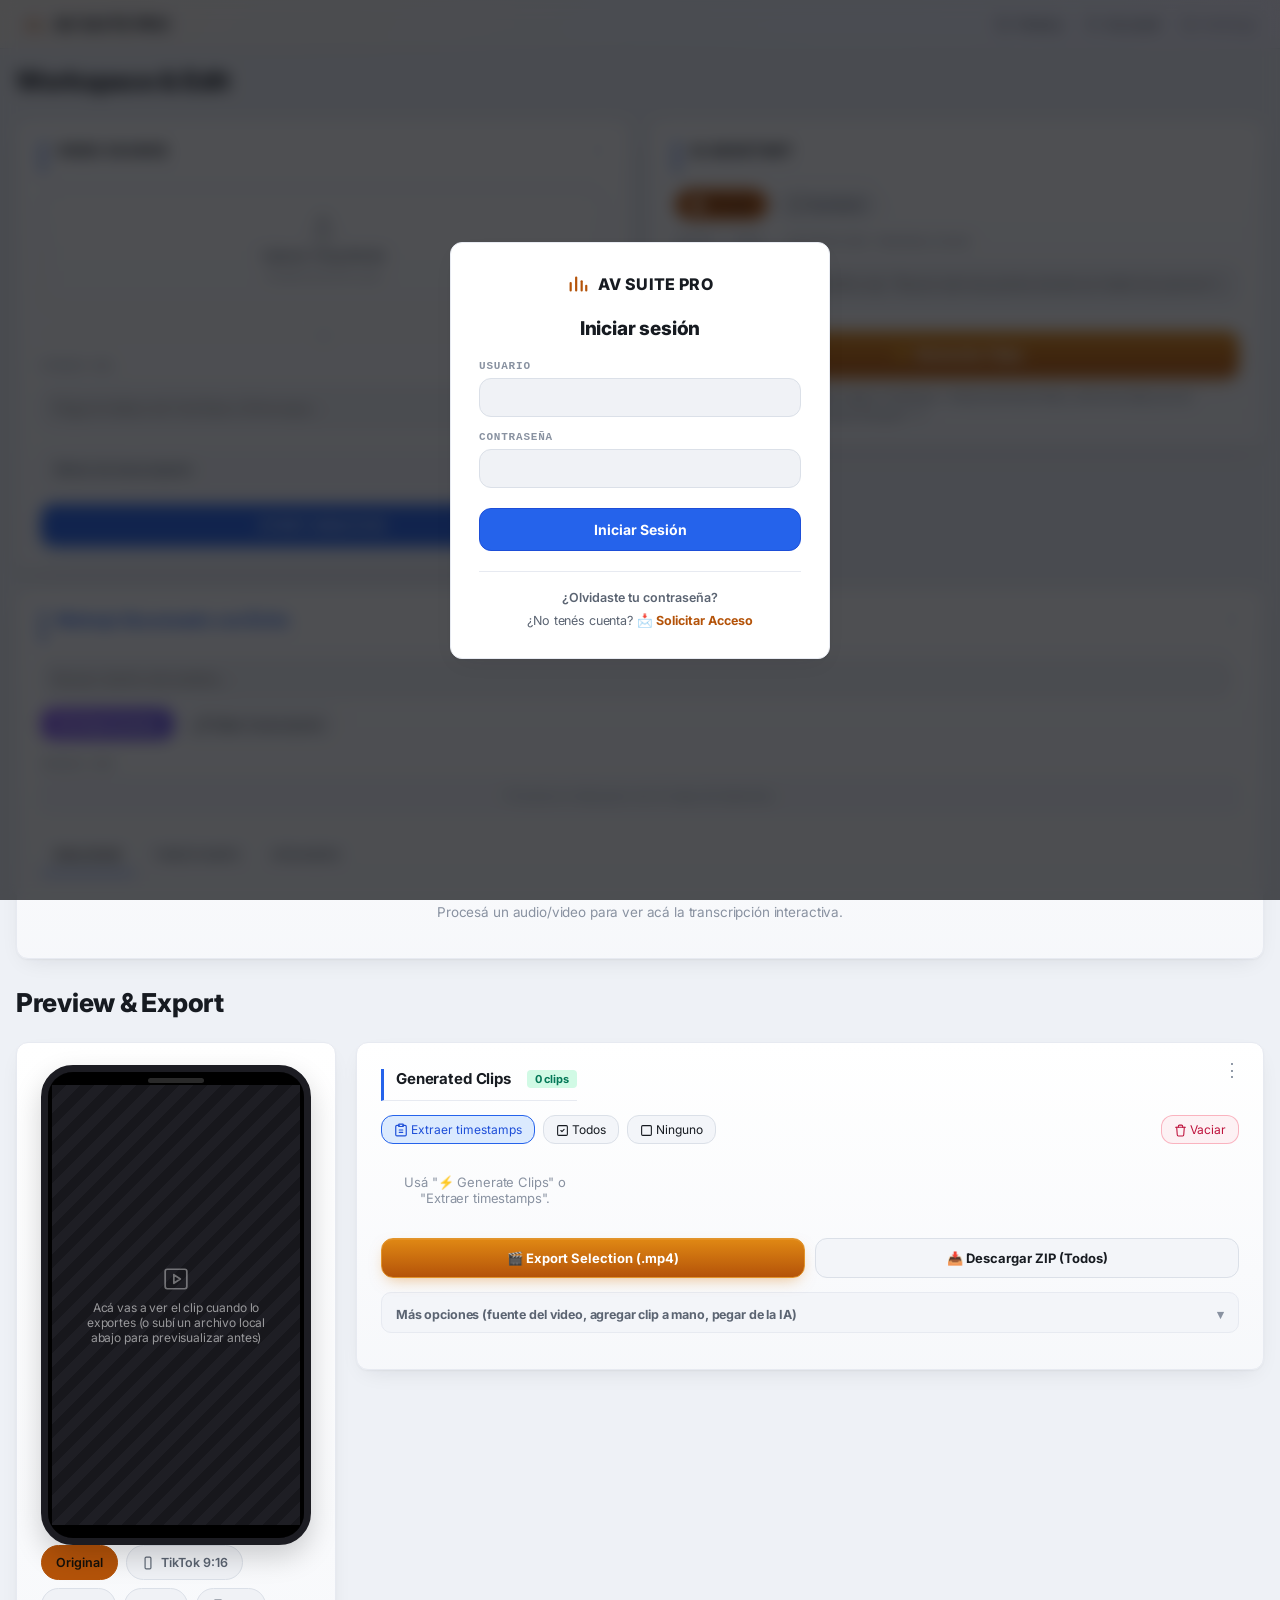
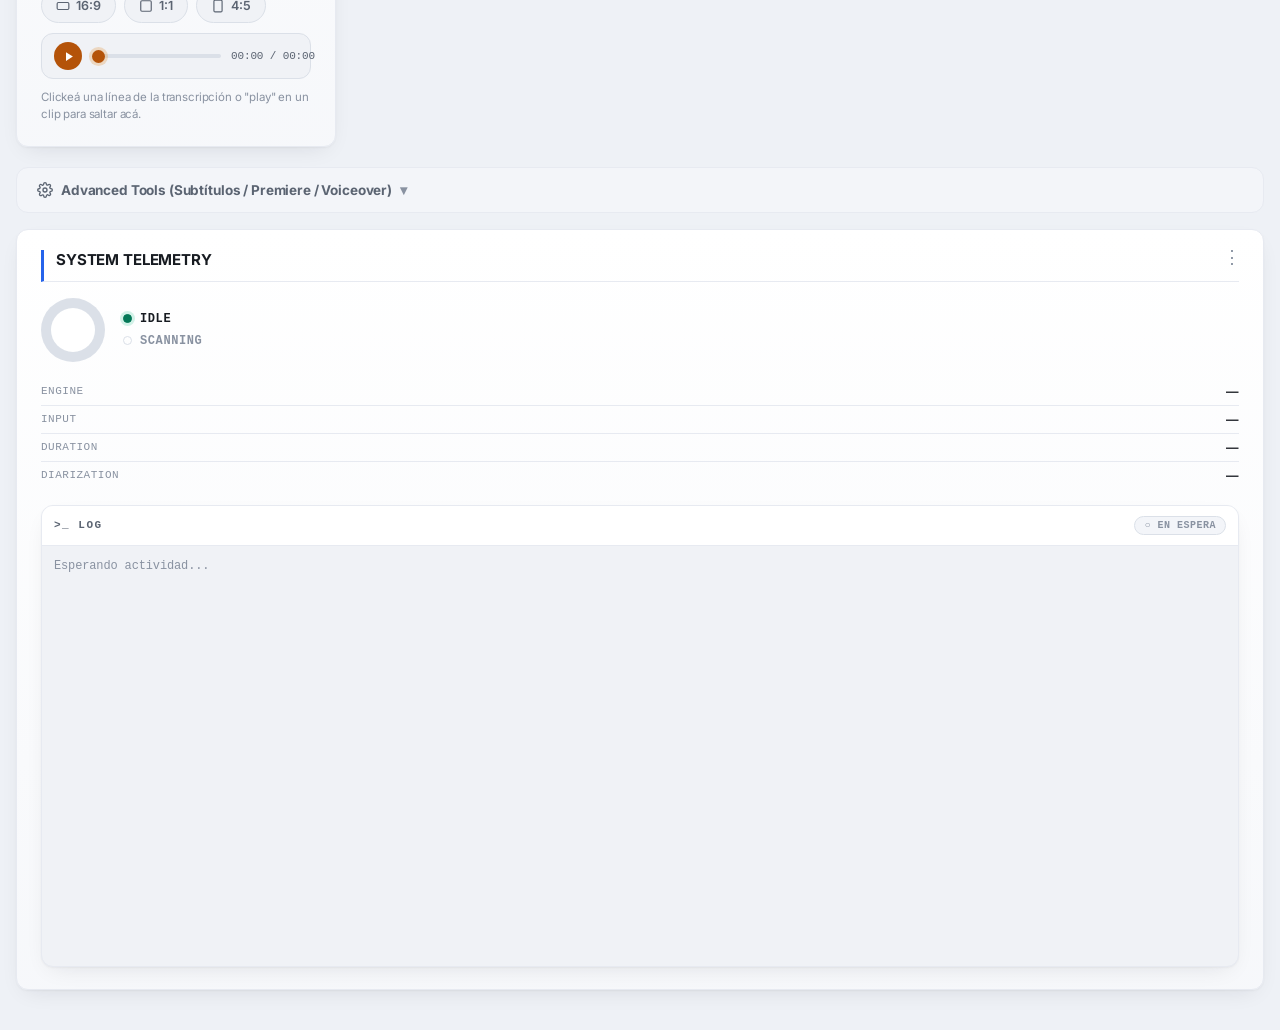
==== commit 1083544f: "v2: marco del celular fijo (letterbox adentro), clips compartidos entre formatos, y botón Editar cop" ====
--- a/index.html
+++ b/index.html
@@ -234,16 +234,26 @@
 
                         <!-- ---------- CELULAR (player) ---------- -->
                         <div class="card player-only-card">
+                            <!-- El MARCO del celular (.export-preview-frame) siempre es un
+                                 celular, fijo en 9:16 - lo que cambia con el formato elegido
+                                 es la proporción del VIDEO de adentro (.export-preview-content,
+                                 ver applyPreviewAspectRatio en app.js), con barras tipo
+                                 letterbox arriba/abajo o a los costados si no es 9:16, como
+                                 se ve un video real dentro de la pantalla de un celular. -->
                             <div class="export-preview-frame">
-                                <video id="previewVideo" class="export-preview-video" playsinline></video>
-                                <div class="export-preview-placeholder" id="previewVideoPlaceholder">
-                                    <svg width="26" height="26" viewBox="0 0 24 24" fill="none" stroke="currentColor" stroke-width="1.6" stroke-linecap="round" stroke-linejoin="round" aria-hidden="true"><path d="m10 8 6 4-6 4V8Z"/><rect x="2" y="3" width="20" height="18" rx="2"/></svg>
-                                    <span>Acá vas a ver el clip cuando lo exportes (o subí un archivo local abajo para previsualizar antes)</span>
-                                </div>
-                            </div>
-
-                            <!-- FORMATO: elegirlo cambia el aspect-ratio del celular de
-                                 arriba (ver applyPreviewAspectRatio en app.js) y de paso
+                                <div class="export-preview-screen">
+                                    <div class="export-preview-content" id="previewContent">
+                                        <video id="previewVideo" class="export-preview-video" playsinline></video>
+                                        <div class="export-preview-placeholder" id="previewVideoPlaceholder">
+                                            <svg width="26" height="26" viewBox="0 0 24 24" fill="none" stroke="currentColor" stroke-width="1.6" stroke-linecap="round" stroke-linejoin="round" aria-hidden="true"><path d="m10 8 6 4-6 4V8Z"/><rect x="2" y="3" width="20" height="18" rx="2"/></svg>
+                                            <span>Acá vas a ver el clip cuando lo exportes (o subí un archivo local abajo para previsualizar antes)</span>
+                                        </div>
+                                    </div>
+                                </div>
+                            </div>
+
+                            <!-- FORMATO: elegirlo cambia la proporción del video adentro del
+                                 celular (ver applyPreviewAspectRatio en app.js) y de paso
                                  la pestaña de clips de al lado (ver selectStudioFormat). -->
                             <div class="format-bar" id="formatBar">
                                 <button class="format-bar-btn active" data-format="simple" data-ratio="9/16" onclick="selectStudioFormat('simple')">Original</button>
@@ -363,6 +373,7 @@
                                      de gastar una llamada a la IA en escribir el copy. Ver reelEditor.js. -->
                                 <div class="reel-captions-section">
                                     <button class="btn-mini" onclick="generateReelCaptions()" id="btnGenerateReelCaptions" style="background:#E8E7FB;border-color:#6366F1;color:#4338CA;">📝 Generar copies (texto para la publicación)</button>
+                                    <button class="btn-mini" onclick="toggleReelCaptionsEditor()" id="btnEditReelCaptions" style="display:none;">✏️ Editar copies</button>
                                     <div class="reel-captions-feedback" id="reelCaptionsFeedback"></div>
                                     <div class="reel-captions-body" id="reelCaptionsBody" style="display:none;"></div>
                                 </div>
--- a/css/components.css
+++ b/css/components.css
@@ -117,10 +117,12 @@
     margin-bottom: 8px;
 }
 /* Marco tipo celular (como en la imagen de referencia): bisel oscuro
-   redondeado, centrado, relación de aspecto vertical - el player en sí
-   siempre termina siendo un clip 9:16/4:5 para redes, así que mostrarlo
-   como pantalla de celular en vez de una caja panorámica es más fiel a
-   cómo se va a ver el resultado final. */
+   redondeado, centrado, SIEMPRE 9:16 fijo - es el dispositivo, no cambia de
+   forma. Lo que sí cambia según el formato de salida elegido es el VIDEO de
+   adentro (.export-preview-content, ver applyPreviewAspectRatio en app.js):
+   ocupa toda la pantalla si es 9:16, o queda con barras tipo letterbox
+   arriba/abajo (16:9) o a los costados (1:1/4:5) - como se ve un video real
+   dentro de la pantalla de un celular. */
 .export-preview-frame {
     position: relative;
     width: min(100%, 300px);
@@ -140,12 +142,29 @@
     background: rgba(255,255,255,.16);
     z-index: 2;
 }
+.export-preview-screen {
+    position: absolute; inset: 0;
+    display: flex; align-items: center; justify-content: center;
+    background: #000;
+}
+/* Caja del video: aspect-ratio la fija applyPreviewAspectRatio() en JS según
+   el formato activo. max-width/max-height 100% + margin auto hacen que se
+   achique manteniendo esa proporción dentro de la pantalla del celular
+   (mismo efecto que object-fit:contain, pero también sirve para el
+   placeholder que no es una imagen). */
+.export-preview-content {
+    position: relative;
+    max-width: 100%; max-height: 100%;
+    aspect-ratio: 9 / 16;
+    margin: auto;
+}
 .export-preview-video { width: 100%; height: 100%; object-fit: cover; display: none; }
 .export-preview-video.has-src { display: block; }
 .export-preview-placeholder {
     display: flex; flex-direction: column; align-items: center; justify-content: center;
-    gap: 8px; height: 100%; padding: 24px; color: rgba(255,255,255,.55);
+    gap: 8px; width: 100%; height: 100%; padding: 24px; color: rgba(255,255,255,.55);
     background: repeating-linear-gradient(135deg, #17171C, #17171C 10px, #1E1E24 10px, #1E1E24 20px);
+    box-sizing: border-box;
 }
 .export-preview-placeholder svg { opacity: .7; }
 .export-preview-placeholder span { font-size: 12px; max-width: 200px; text-align: center; }
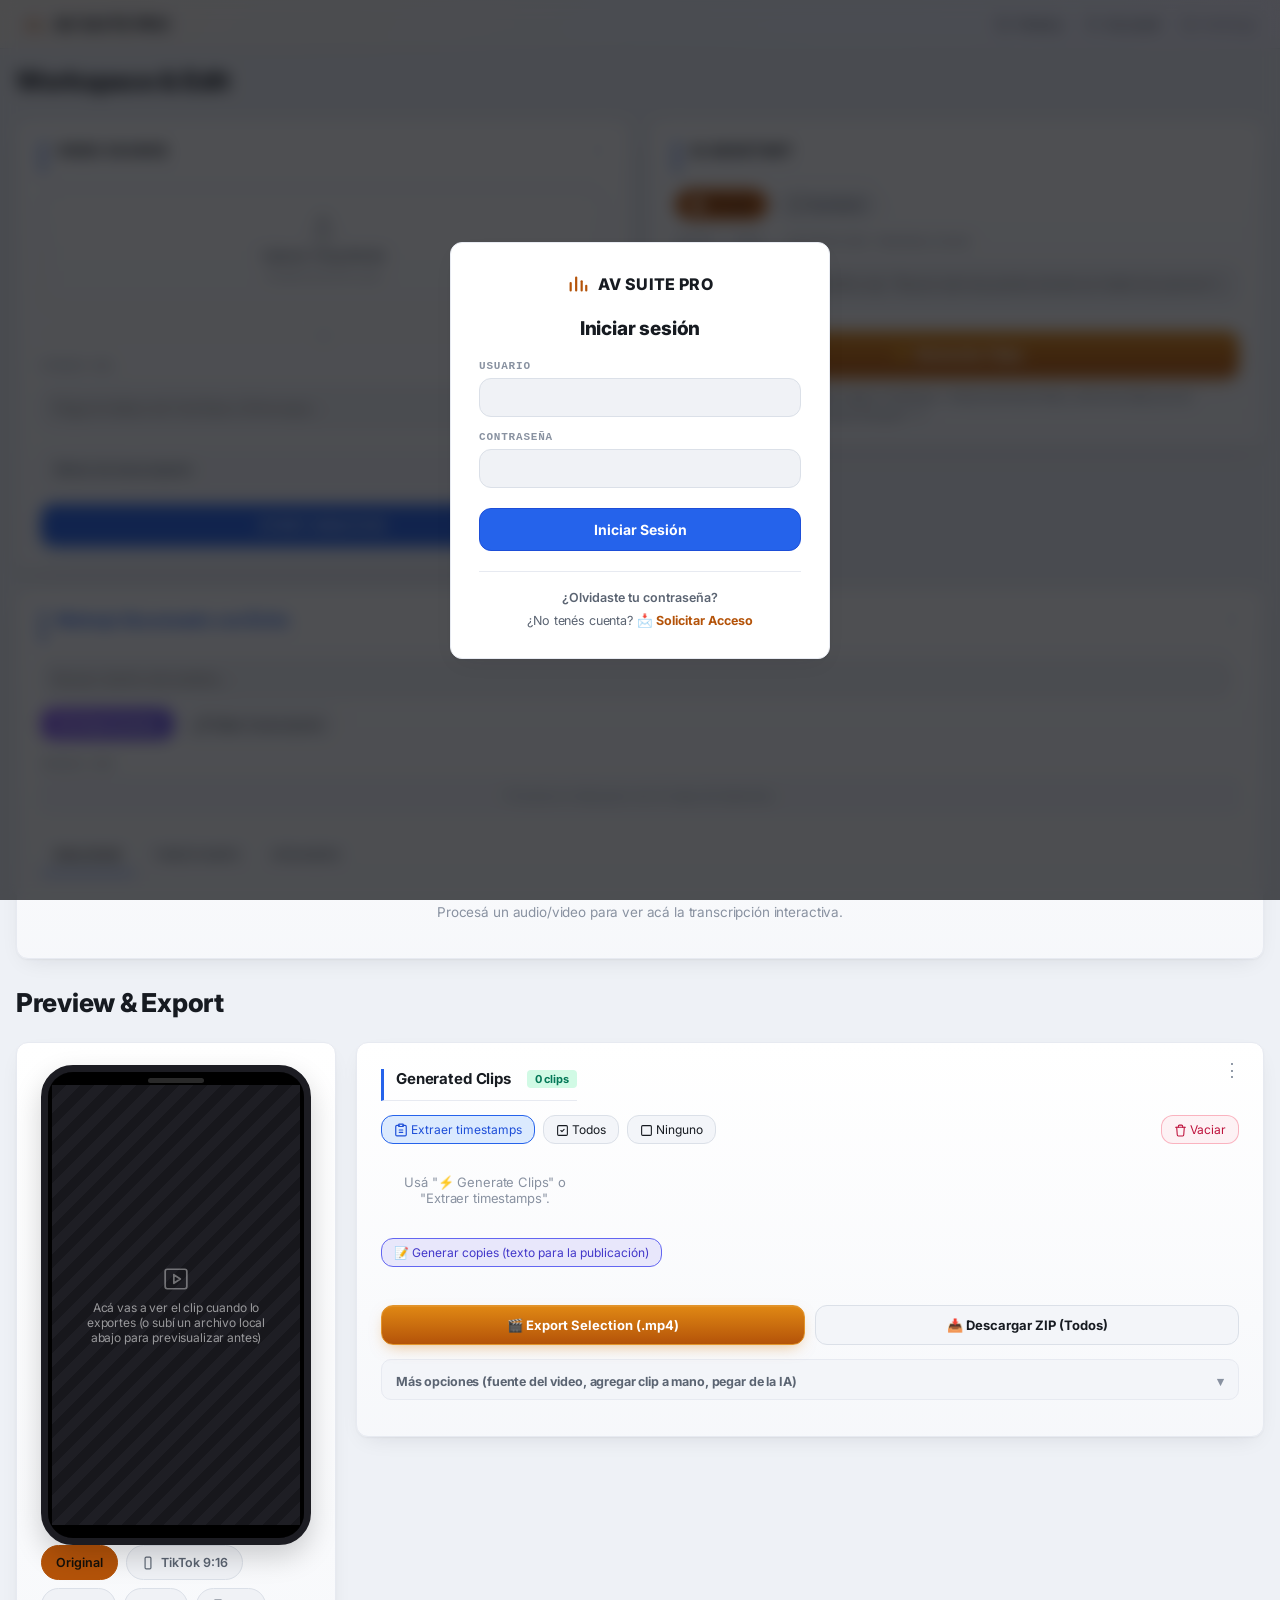
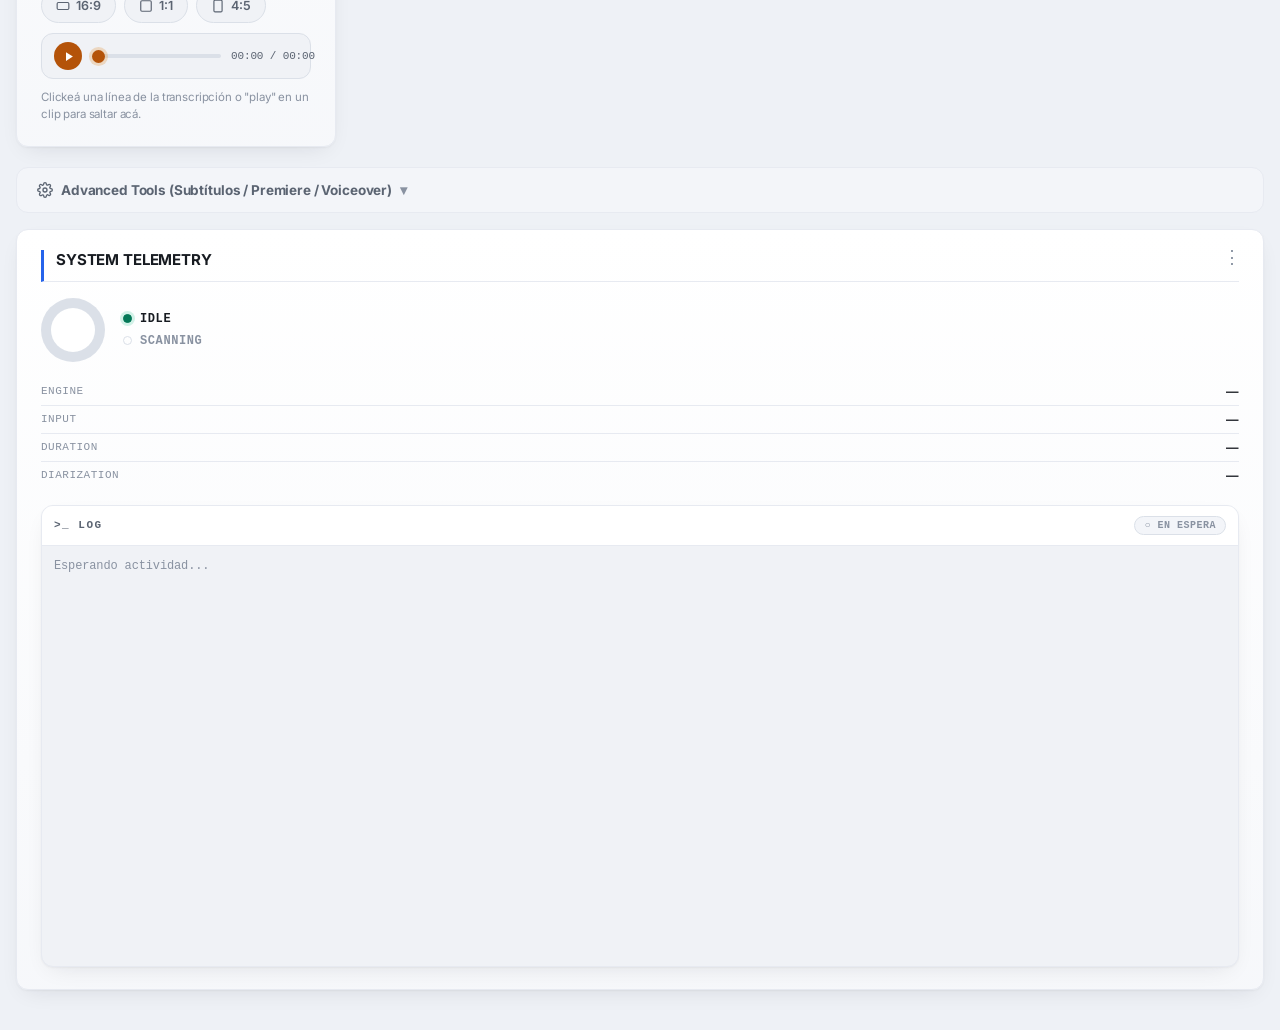
==== commit 70570ea0: "feat: "Generar copies" también en la pestaña Original, y la respuesta cruda de la IA queda visible s" ====
--- a/index.html
+++ b/index.html
@@ -295,6 +295,15 @@
 
                                 <div class="clip-card-grid" id="clipsCardGrid">
                                     <div class="clip-empty">Usá "⚡ Generate Clips" o "Extraer timestamps".</div>
+                                </div>
+
+                                <!-- COPIES: texto para poner debajo de cada publicación. Se genera
+                                     con IA a pedido (botón aparte, después de confirmar los clips). -->
+                                <div class="reel-captions-section">
+                                    <button class="btn-mini" onclick="generateClipCaptions()" id="btnGenerateClipCaptions" style="background:#E8E7FB;border-color:#6366F1;color:#4338CA;">📝 Generar copies (texto para la publicación)</button>
+                                    <button class="btn-mini" onclick="toggleClipCaptionsEditor()" id="btnEditClipCaptions" style="display:none;">✏️ Editar copies</button>
+                                    <div class="reel-captions-feedback" id="clipCaptionsFeedback"></div>
+                                    <div class="reel-captions-body" id="clipCaptionsBody" style="display:none;"></div>
                                 </div>
 
                                 <div class="export-action-row">
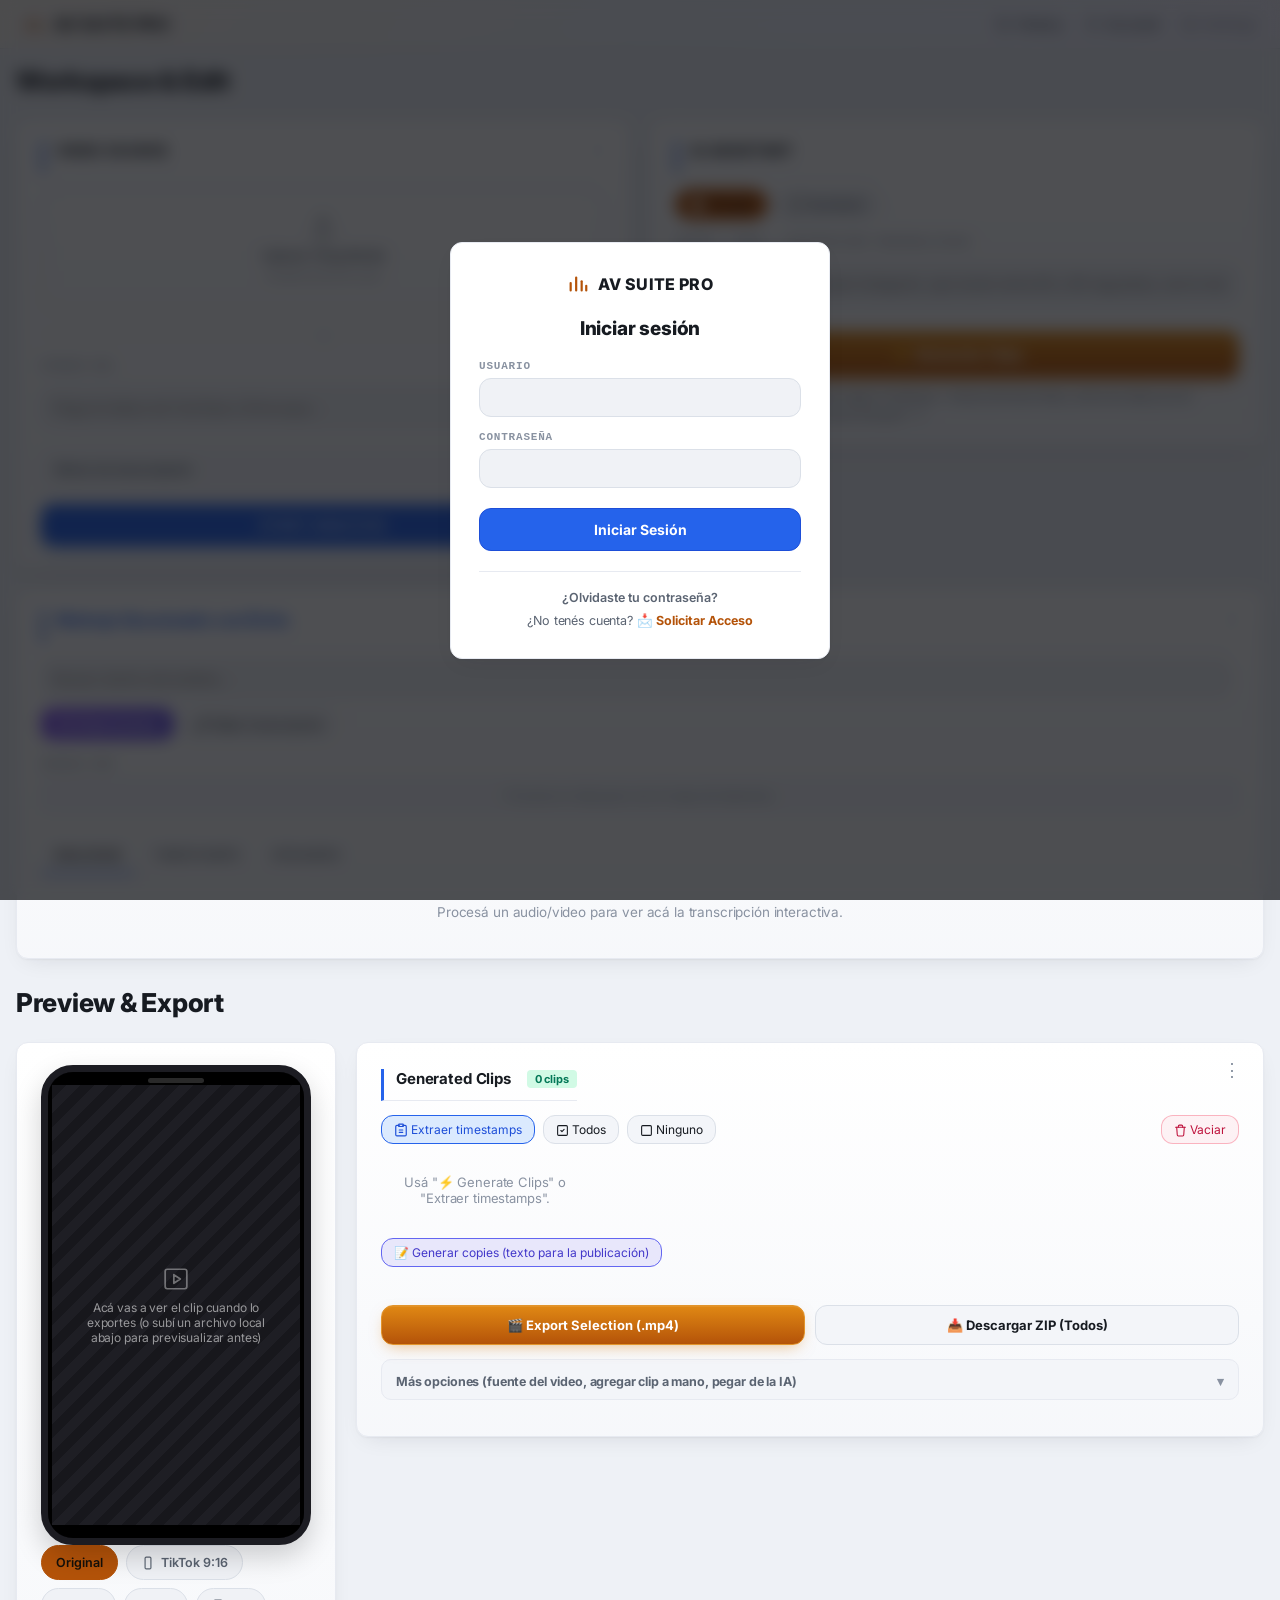
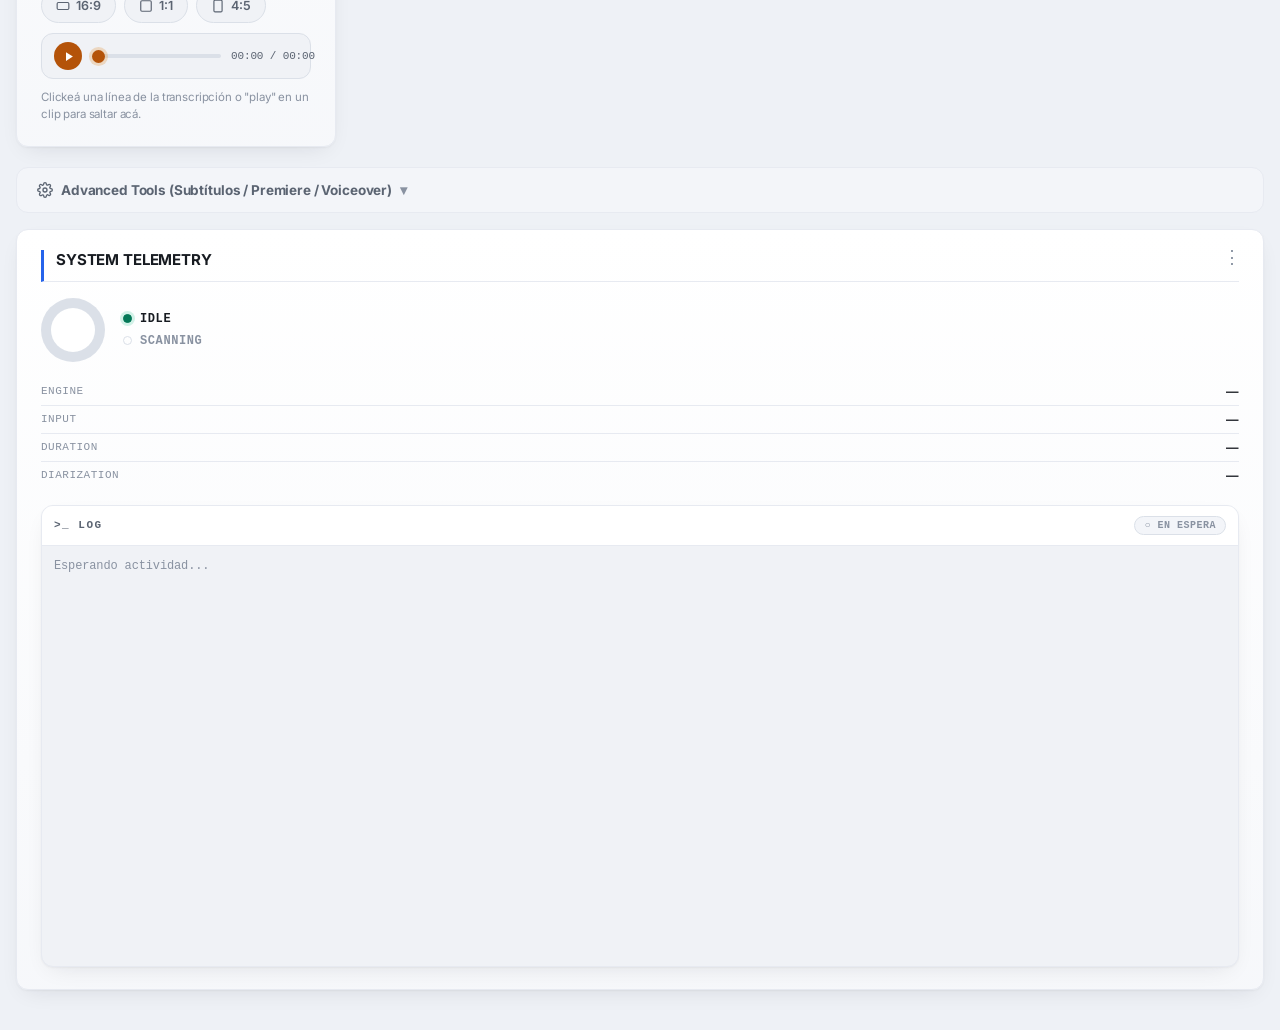
==== commit 0c2f6d20: "fix: sacar la cantidad/duración fija de las 12 plantillas de video ya no alcanzaba - se saca la plan" ====
--- a/index.html
+++ b/index.html
@@ -104,7 +104,7 @@
                             </div>
 
                             <label>Prompt Libre / Instrucción Personalizada</label>
-                            <input type="text" id="promptExtraInstruction" oninput="generateIAPrompt()" placeholder='Añadí un pedido específico (ej: "Buscá solo las partes donde se hable de precios")...'>
+                            <input type="text" id="promptExtraInstruction" oninput="generateIAPrompt()" placeholder='Ej: "Necesito 6 clips, para Instagram, que duren entre 60 y 90 segundos, con lo más relevante para redes"'>
 
                             <!-- El enfoque ya no se elige a mano (ver imagen de referencia:
                                  solo Prompt/Assistant) - se resuelve solo según el formato
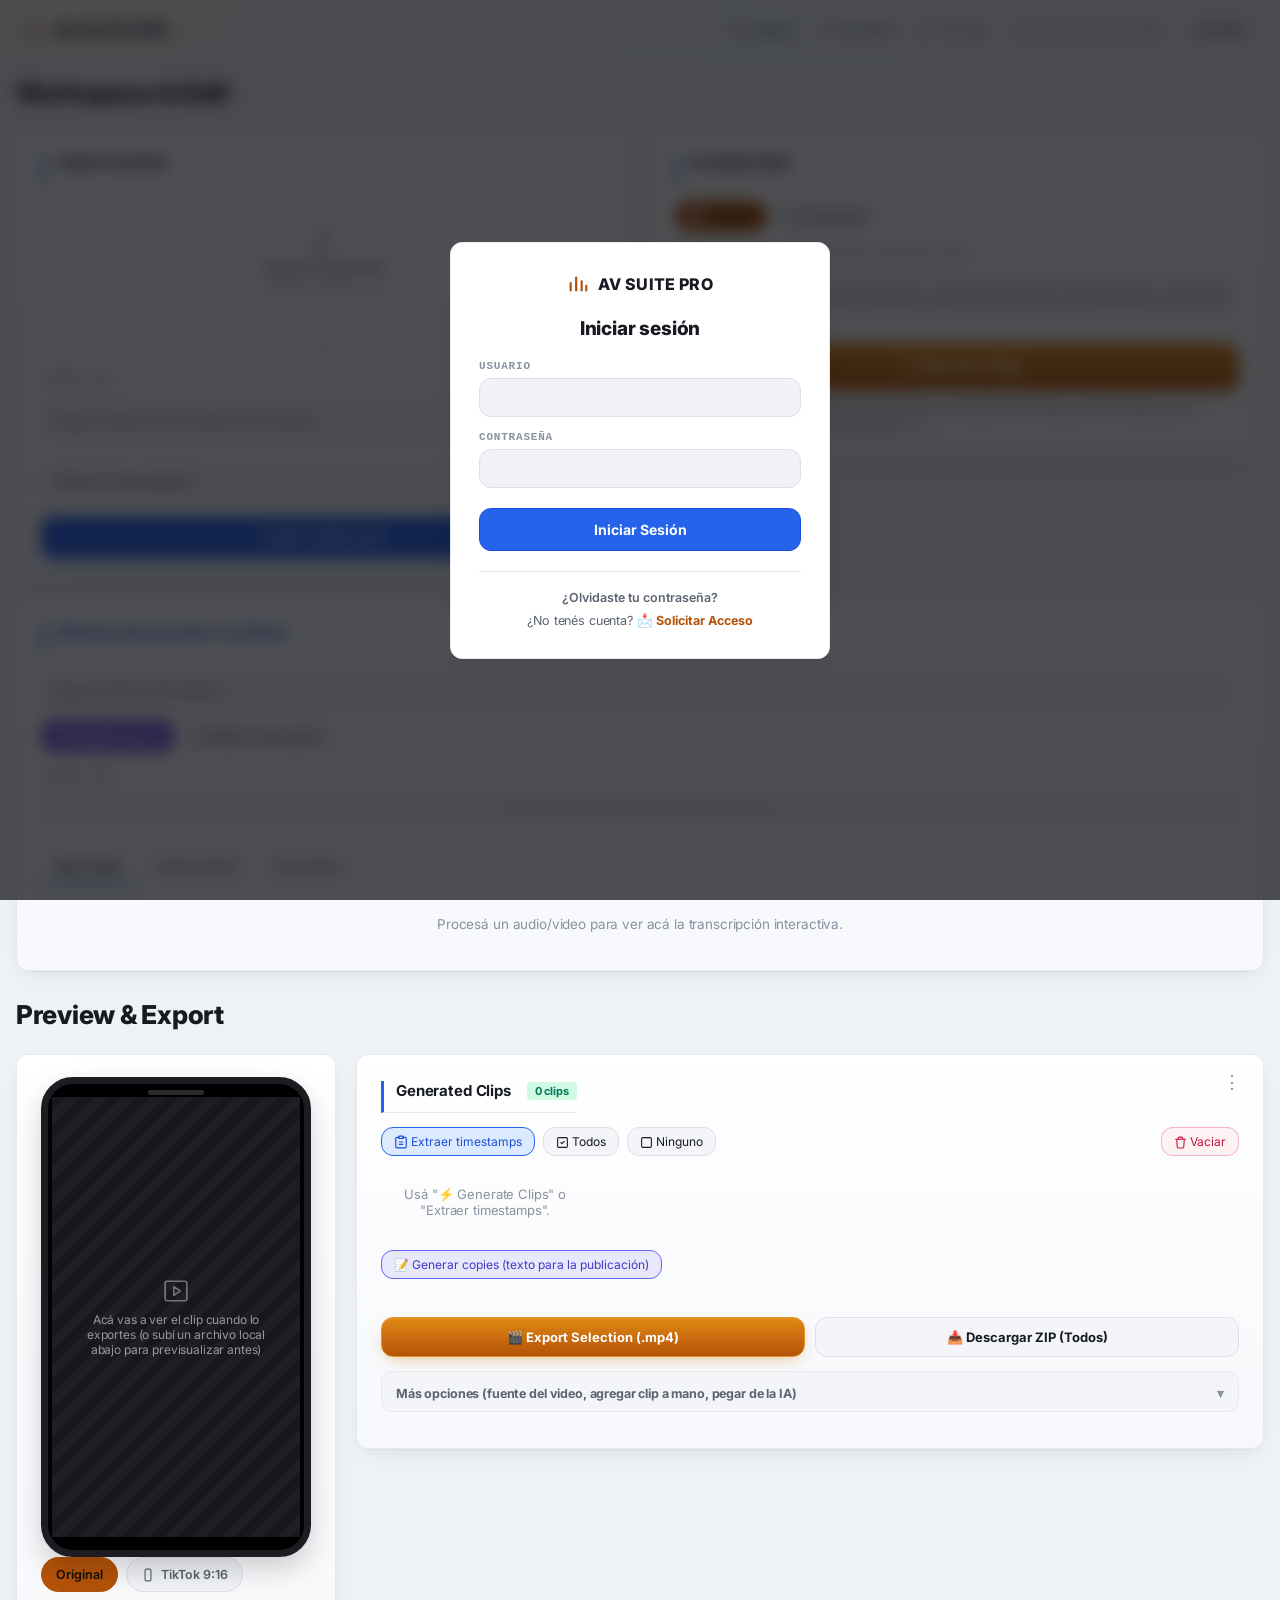
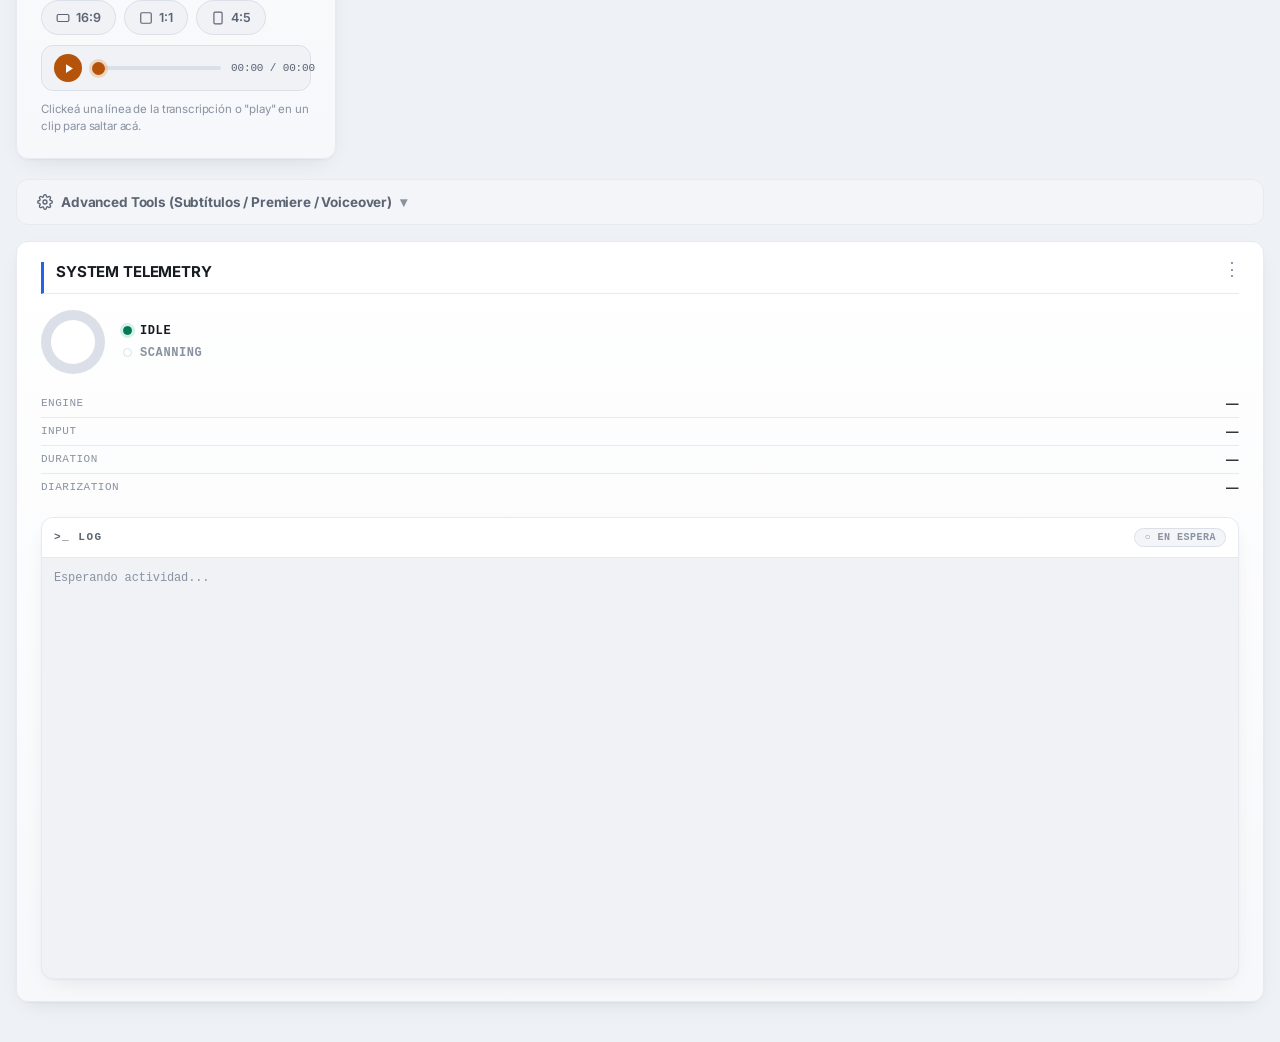
==== commit d8c2ddfb: "feat: add private online studio with CapCut, images and advanced editing" ====
--- a/index.html
+++ b/index.html
@@ -17,6 +17,7 @@
     <link rel="stylesheet" href="css/video-editor.css">
     <link rel="stylesheet" href="css/studio.css">
     <link rel="stylesheet" href="css/auth.css">
+    <link rel="stylesheet" href="css/online-studio.css">
 </head>
 <body>
 
@@ -87,7 +88,7 @@
                                 <div class="loading-stage" id="loadingStage">⏳ Procesando...</div>
                                 <div class="loading-detail" id="loadingDetail">Iniciando análisis...</div>
                                 <div class="progress-bar"><div class="progress-fill" id="progressFill"></div></div>
-                                <button class="btn-stop-analysis" onclick="stopCurrentAnalysis()"><svg class="icon" width="13" height="13" viewBox="0 0 24 24" fill="none" stroke="currentColor" stroke-width="2" stroke-linecap="round" stroke-linejoin="round" aria-hidden="true"><rect x="5" y="5" width="14" height="14" rx="2"/></svg> Detener</button>
+                                <button class="btn-stop-analysis" onclick="stopCurrentAnalysis()"><svg class="icon" width="13" height="13" viewBox="0 0 24 24" fill="none" stroke="currentColor" stroke-width="2" stroke-linecap="round" stroke-linejoin="round" aria-hidden="true"><rect x="5" y="5" width="14" height="14" rx="2"/></svg> Seguir en segundo plano</button>
                             </div>
                         </div>
 
@@ -495,7 +496,7 @@
                                  con el selector de "Fuente de clips" de abajo).
                                  ============================================ -->
                             <div class="card premiere-export-card">
-                                <h3 class="icon-heading">🎞 EXPORTAR A PREMIERE <span class="beta-tag">beta</span></h3>
+                                <h3 class="icon-heading">🎞 EXPORTAR A PREMIERE</h3>
                                 <div class="premiere-options-subtitle">Genera un proyecto de Premiere (.xml) con los clips armados en un timeline editable, en vez de un .mp4 ya quemado. Probado en un Premiere real.</div>
 
                                 <label>Fuente de clips</label>
--- a/css/layout.css
+++ b/css/layout.css
@@ -21,7 +21,7 @@
 .app-logo-icon { display: flex; flex-shrink: 0; color: var(--accent-gold); }
 .app-brand-name { font-size: 16px; font-weight: 800; letter-spacing: 0.02em; color: var(--text-main); }
 
-.header-nav { display: flex; align-items: center; gap: 22px; }
+.header-nav { display: flex; align-items: center; gap: 22px; flex-wrap:wrap; max-width:100%; min-width:0; }
 .nav-link {
     display: flex; align-items: center; gap: 6px;
     color: var(--text-sub); text-decoration: none;
--- a/css/auth.css
+++ b/css/auth.css
@@ -79,6 +79,12 @@
     font-size: 10.5px; font-weight: 800; letter-spacing: .6px;
     padding: 4px 9px; border-radius: 999px;
 }
+.plan-badge {
+    font-size: 10.5px; font-weight: 800; letter-spacing: .4px;
+    padding: 4px 9px; border-radius: 999px; white-space: nowrap;
+}
+.plan-badge-pro { background: var(--accent-gold); color: #14100a; }
+.plan-badge-free { background: var(--bg-card-inner); color: var(--text-sub); border: 1px solid var(--border-subtle, rgba(255,255,255,.12)); }
 .btn-admin-panel {
     display: flex; align-items: center; gap: 8px;
     background: var(--bg-card-inner); border: 1px solid var(--accent-gold); color: var(--accent-gold);
--- a/css/online-studio.css
+++ b/css/online-studio.css
@@ -0,0 +1,42 @@
+.studio-save { font-size:12px; color:var(--text-muted,#9ca3af); max-width:230px; }
+.studio-save[data-state="error"], .studio-save[data-state="conflict"] { color:#fbbf24; }
+.studio-save[data-state="saved"] { color:#86efac; }
+.studio-nav-btn { background:transparent; border:1px solid var(--border-color,#36363e); border-radius:8px; padding:7px 11px; color:var(--text-main,#eee); cursor:pointer; }
+.studio-overlay { position:fixed; inset:0; z-index:1100; background:#000a; padding:4vh 3vw; display:grid; grid-template-columns:minmax(0,1fr); place-items:center; }
+.studio-overlay[hidden] { display:none; }
+.studio-window { width:min(1050px,100%); min-width:0; max-width:100%; height:90vh; background:var(--bg-card,#17171d); color:var(--text-main,#eee); border:1px solid var(--border-color,#36363e); border-radius:16px; display:flex; flex-direction:column; box-shadow:0 25px 80px #0008; box-sizing:border-box; }
+.studio-window header { display:flex; gap:14px; align-items:center; padding:18px 22px; border-bottom:1px solid #ffffff16; }
+.studio-window header h2 { flex:1; font-size:20px; margin:0; }
+.studio-tabs { display:flex; flex-shrink:0; min-width:0; gap:8px; padding:14px 22px; overflow-x:auto; border-bottom:1px solid #ffffff16; }
+.studio-tabs button { flex:0 0 auto; white-space:nowrap; }
+.studio-tabs button[aria-selected="true"] { border-color:#d6a646; color:#f4ce7d; background:#d6a64615; }
+.studio-content { overflow:auto; flex:1; padding:22px; }
+.studio-content [hidden] { display:none !important; }
+.studio-content h3 { margin:0 0 12px; font-size:18px; }
+.studio-content p { color:var(--text-muted,#a0a0ab); line-height:1.6; margin:0 0 18px; }
+.studio-form { display:grid; gap:16px; }
+.studio-form label { display:grid; gap:7px; font-size:13px; }
+.studio-form input:not([type="checkbox"]), .studio-form textarea, .studio-form select { width:100%; margin:0; background:var(--bg-input,#222229); color:var(--text-main,#eee); border:1px solid #ffffff26; border-radius:8px; padding:10px; box-sizing:border-box; font:inherit; }
+.studio-form input[type="color"] { min-height:42px; padding:3px; }
+.studio-form textarea { min-height:100px; resize:vertical; }
+.studio-row { display:flex; gap:12px; flex-wrap:wrap; align-items:center; }
+.studio-row > label { flex:1; min-width:140px; }
+.studio-primary { background:#d6a646; color:#17110a; border:0; border-radius:8px; padding:11px 16px; font-weight:600; cursor:pointer; }
+.studio-primary:disabled, .studio-nav-btn:disabled { opacity:.45; cursor:default; }
+.studio-feedback { min-height:24px; margin:12px 0; font-size:13px; color:#c6c6d0; white-space:pre-wrap; }
+.studio-feedback[data-error="true"] { color:#fca5a5; }
+.studio-gallery { display:grid; grid-template-columns:repeat(auto-fill,minmax(190px,1fr)); gap:14px; margin:18px 0; }
+.studio-media { border:1px solid #ffffff20; border-radius:10px; overflow:hidden; padding:12px; }
+.studio-media img { width:100%; aspect-ratio:1; object-fit:contain; background:#111; margin-bottom:10px; border-radius:6px; }
+.studio-media h4 { overflow-wrap:anywhere; font-size:13px; margin:0 0 8px; }
+.studio-job { padding:16px 0; border-bottom:1px solid #ffffff20; }
+.studio-job strong { display:block; margin-bottom:6px; }
+.studio-job p { font-size:13px; margin:0 0 8px; }
+.studio-timeline { display:grid; gap:8px; }
+.studio-cut { border:1px solid #ffffff20; border-radius:9px; padding:12px; display:grid; grid-template-columns:minmax(120px,1fr) auto; gap:8px; }
+.studio-cut .studio-row { justify-content:flex-end; }
+.studio-cut input { width:90px; background:#222229; color:#eee; border:1px solid #ffffff26; border-radius:5px; padding:5px; }
+.studio-timebar { height:8px; border-radius:8px; background:#ffffff12; overflow:hidden; margin-top:8px; }
+.studio-timebar span { display:block; height:100%; background:#d6a646; min-width:3px; }
+.studio-content :focus-visible, .studio-window button:focus-visible { outline:2px solid #e6bd66; outline-offset:3px; }
+@media (max-width:650px) { .studio-overlay { padding:0; } .studio-window { height:100dvh; border-radius:0; } .studio-content { padding:16px; } .studio-tabs { padding:12px 16px; } .studio-cut { grid-template-columns:1fr; } .studio-save { max-width:140px; font-size:11px; } }
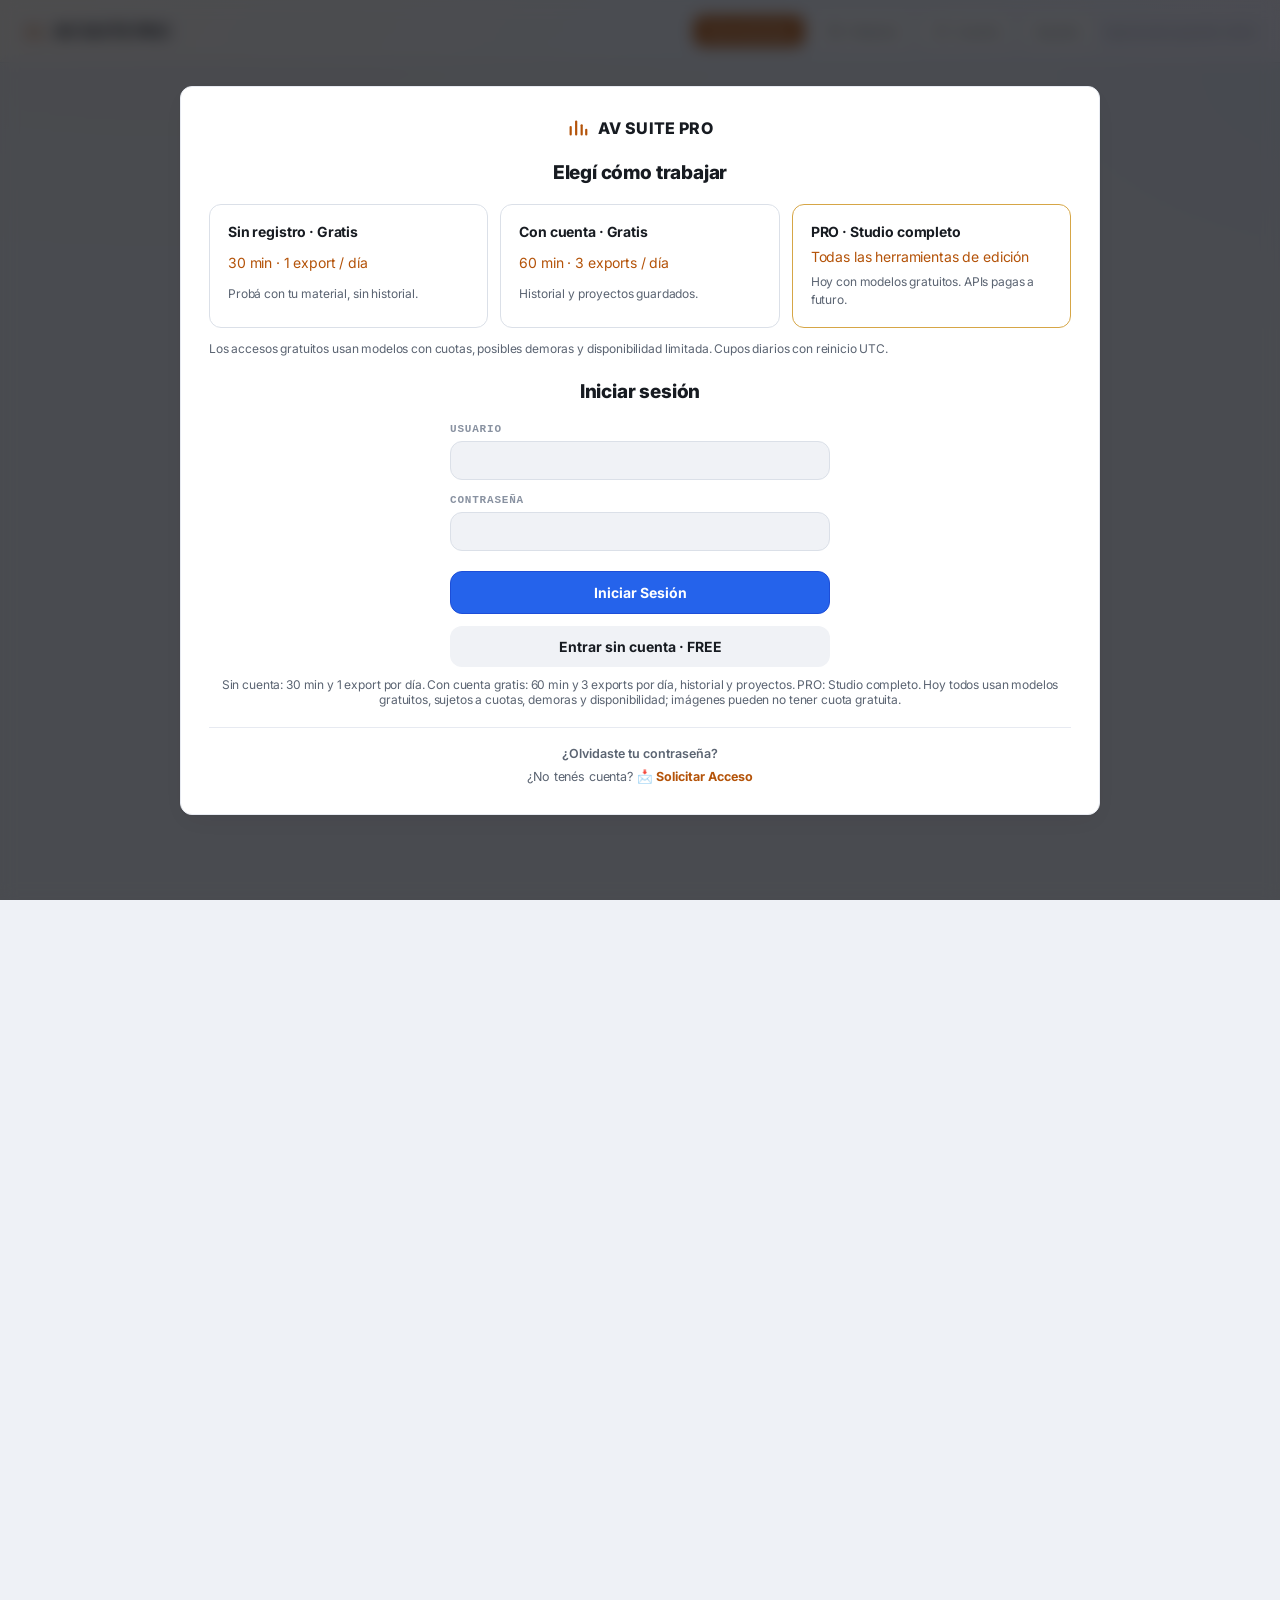
==== commit 6e6a1085: "Implement access tiers and exclusive PRO studio sidebar" ====
--- a/index.html
+++ b/index.html
@@ -19,7 +19,7 @@
     <link rel="stylesheet" href="css/auth.css">
     <link rel="stylesheet" href="css/online-studio.css">
 </head>
-<body>
+<body class="access-pending">
 
     <header class="app-header">
         <div class="app-brand">
@@ -27,9 +27,9 @@
             <span class="app-brand-name">AV SUITE PRO</span>
         </div>
         <nav class="header-nav" id="headerNav">
-            <a class="nav-link" href="/historial"><svg class="icon" width="15" height="15" viewBox="0 0 24 24" fill="none" stroke="currentColor" stroke-width="2" stroke-linecap="round" stroke-linejoin="round" aria-hidden="true"><path d="M3 12a9 9 0 1 0 2.64-6.36"/><path d="M3 4v5h5"/><path d="M12 7v5l3.5 2"/></svg> History</a>
-            <span class="nav-link nav-account" id="navAccountLink"><svg class="icon" width="15" height="15" viewBox="0 0 24 24" fill="none" stroke="currentColor" stroke-width="2" stroke-linecap="round" stroke-linejoin="round" aria-hidden="true"><path d="M20 21a8 8 0 0 0-16 0"/><circle cx="12" cy="7" r="4"/></svg> <span id="navAccountLabel">Account</span></span>
-            <span class="nav-link nav-link-disabled" title="Próximamente"><svg class="icon" width="15" height="15" viewBox="0 0 24 24" fill="none" stroke="currentColor" stroke-width="2" stroke-linecap="round" stroke-linejoin="round" aria-hidden="true"><circle cx="12" cy="12" r="3"/><path d="M19.4 15a1.65 1.65 0 0 0 .33 1.82l.06.06a2 2 0 1 1-2.83 2.83l-.06-.06a1.65 1.65 0 0 0-1.82-.33 1.65 1.65 0 0 0-1 1.51V21a2 2 0 0 1-4 0v-.09A1.65 1.65 0 0 0 9 19.4a1.65 1.65 0 0 0-1.82.33l-.06.06a2 2 0 1 1-2.83-2.83l.06-.06a1.65 1.65 0 0 0 .33-1.82 1.65 1.65 0 0 0-1.51-1H3a2 2 0 0 1 0-4h.09A1.65 1.65 0 0 0 4.6 9a1.65 1.65 0 0 0-.33-1.82l-.06-.06a2 2 0 1 1 2.83-2.83l.06.06a1.65 1.65 0 0 0 1.82.33H9a1.65 1.65 0 0 0 1-1.51V3a2 2 0 0 1 4 0v.09a1.65 1.65 0 0 0 1 1.51 1.65 1.65 0 0 0 1.82-.33l.06-.06a2 2 0 1 1 2.83 2.83l-.06.06a1.65 1.65 0 0 0-.33 1.82V9a1.65 1.65 0 0 0 1.51 1H21a2 2 0 0 1 0 4h-.09a1.65 1.65 0 0 0-1.51 1z"/></svg> Settings</span>
+            <a class="nav-link" href="/historial"><svg class="icon" width="15" height="15" viewBox="0 0 24 24" fill="none" stroke="currentColor" stroke-width="2" stroke-linecap="round" stroke-linejoin="round" aria-hidden="true"><path d="M3 12a9 9 0 1 0 2.64-6.36"/><path d="M3 4v5h5"/><path d="M12 7v5l3.5 2"/></svg> Historial</a>
+            <div class="nav-account"><button type="button" class="nav-link" id="navAccountLink" aria-haspopup="true" aria-expanded="false"><svg class="icon" width="15" height="15" viewBox="0 0 24 24" fill="none" stroke="currentColor" stroke-width="2" stroke-linecap="round" stroke-linejoin="round" aria-hidden="true"><path d="M20 21a8 8 0 0 0-16 0"/><circle cx="12" cy="7" r="4"/></svg> <span id="navAccountLabel">Cuenta</span></button></div>
+            <button type="button" class="nav-link" id="navSettings">Ajustes</button>
         </nav>
     </header>
 
@@ -43,11 +43,12 @@
          compite visualmente con la vista principal.
          ============================================ -->
     <main class="dashboard">
+        <p class="free-workflow">Cargá un video → generá o ajustá tus clips → exportá la selección. El video cargado arriba se usa también para el recorte.</p>
 
                 <!-- ==================== COLUMNA IZQUIERDA: WORKSPACE & EDIT ==================== -->
                 <div class="col col-left">
 
-                    <h1 class="col-header">Workspace &amp; Edit</h1>
+                    <h1 class="col-header">Video y transcripción</h1>
 
                     <div class="workspace-row">
 
@@ -59,12 +60,12 @@
                                     <button onclick="startNewSession()"><svg class="icon" width="14" height="14" viewBox="0 0 24 24" fill="none" stroke="currentColor" stroke-width="2" stroke-linecap="round" stroke-linejoin="round" aria-hidden="true"><path d="M12 5v14M5 12h14"/></svg> Nueva sesión / Limpiar pantalla</button>
                                 </div>
                             </div>
-                            <h3>VIDEO SOURCE</h3>
+                            <h3>Fuente de video</h3>
 
                             <label class="dropzone" for="localFile" id="localFileLabel">
                                 <input type="file" id="localFile" accept=".mp4,.avi,.mov,.mkv,.webm,.flv,.mp3,.wav,.ogg,.m4a,.flac,.aac">
                                 <svg width="26" height="26" viewBox="0 0 24 24" fill="none" stroke="currentColor" stroke-width="1.6" stroke-linecap="round" stroke-linejoin="round" aria-hidden="true"><path d="M12 3v12"/><path d="m7 8 5-5 5 5"/><path d="M4 17v2a2 2 0 0 0 2 2h12a2 2 0 0 0 2-2v-2"/></svg>
-                                <span class="dropzone-text" id="dropzoneText">Upload / Drag Media</span>
+                                <span class="dropzone-text" id="dropzoneText">Subí o arrastrá tu archivo</span>
                                 <span class="dropzone-hint">Arrastrá el archivo acá</span>
                             </label>
 
@@ -82,7 +83,7 @@
                                 </select>
                             </details>
 
-                            <button class="btn-start-analysis" onclick="startAnalysis()">START ANALYSIS</button>
+                            <button class="btn-start-analysis" onclick="startAnalysis()">Analizar video</button>
 
                             <div id="loading">
                                 <div class="loading-stage" id="loadingStage">⏳ Procesando...</div>
@@ -125,8 +126,8 @@
                                 <div class="prompt-other-row" id="promptOtherRow"></div>
                             </div>
 
-                            <button class="btn-generate-ai-main" id="btnGenerateActiveClips" onclick="generateActiveClipsWithAI()">⚡ Generate Clips</button>
-                            <p class="generate-hint">Lee la transcripción completa según el enfoque + instrucción de arriba y arma los clips ya con timestamps, directo en "Preview &amp; Export" →</p>
+                            <button class="btn-generate-ai-main" id="btnGenerateActiveClips" onclick="generateActiveClipsWithAI()">⚡ Generar clips</button>
+                            <p class="generate-hint">Lee la transcripción completa según el enfoque + instrucción de arriba y arma los clips ya con timestamps, directo en "Vista previa y clips" →</p>
                             <!-- Texto interno del prompt ya resuelto (lo lee generateClipsWithAI/generateReelClipsWithAI): no hace falta mostrarlo ni copiarlo a mano. -->
                             <div id="promptOutput" style="display:none;">Carga un análisis para generar el prompt dinámico...</div>
 
@@ -151,7 +152,7 @@
                                     </div>
                                 </div>
 
-                                <h4>✍️ Pedido final (lo que usa "Generate Clips")</h4>
+                                <h4>✍️ Pedido final (lo que usa "Generar clips")</h4>
                                 <div class="teaser-field">
                                     <div class="teaser-field-label">Qué querés que haga la IA con este material</div>
                                     <textarea id="promptLibreText" placeholder="Ej: Armame 5 preguntas de trivia basadas en este episodio, con la respuesta correcta y el timestamp donde se dice..." rows="5" oninput="generateIAPrompt()"></textarea>
@@ -175,7 +176,7 @@
                                 <button onclick="downloadTimeline('srt')"><svg class="icon" width="14" height="14" viewBox="0 0 24 24" fill="none" stroke="currentColor" stroke-width="2" stroke-linecap="round" stroke-linejoin="round" aria-hidden="true"><path d="M21 15v4a2 2 0 0 1-2 2H5a2 2 0 0 1-2-2v-4"/><path d="m7 10 5 5 5-5"/><path d="M12 15V3"/></svg> Descargar .srt</button>
                             </div>
                         </div>
-                        <h2 id="resTitle" style="color: var(--accent-blue);">Metraje Escaneado con Éxito <span id="cacheBadge"></span></h2>
+                        <h2 id="resTitle" style="color: var(--accent-blue);">Transcripción del video <span id="cacheBadge"></span></h2>
 
                         <div class="search-row">
                             <input type="text" id="timelineSearch" placeholder="Buscar dentro del análisis..." oninput="searchTimeline()">
@@ -221,7 +222,7 @@
                 <!-- ==================== COLUMNA DERECHA: PREVIEW & EXPORT ==================== -->
                 <div class="col col-right">
 
-                    <h1 class="col-header">Preview &amp; Export</h1>
+                    <h1 class="col-header">Vista previa y clips</h1>
 
                     <!-- ============================================
                          VIDEO CLIP EDITOR: el celular es su propia columna
@@ -285,17 +286,17 @@
                         <div class="clip-editor-tab active" id="clipEditorTabSimple">
                             <div class="clip-exporter" id="clipExporter">
 
-                                <h4 class="icon-heading">Generated Clips <span class="clip-count-badge" id="clipCountBadge">0 clips</span></h4>
+                                <h4 class="icon-heading">Tus clips <span class="clip-count-badge" id="clipCountBadge">0 clips</span></h4>
 
                                 <div class="clip-controls">
-                                    <button class="btn-mini" onclick="parseClipsFromTimeline()" style="background:#DBEAFE;border-color:#2563EB;color:#1D4ED8;"><svg class="icon" width="14" height="14" viewBox="0 0 24 24" fill="none" stroke="currentColor" stroke-width="2" stroke-linecap="round" stroke-linejoin="round" aria-hidden="true"><rect x="8" y="2" width="8" height="4" rx="1"/><path d="M9 4H5a2 2 0 0 0-2 2v14a2 2 0 0 0 2 2h14a2 2 0 0 0 2-2V6a2 2 0 0 0-2-2h-4"/><path d="M9 12h6M9 16h6"/></svg> Extraer timestamps</button>
+                                    <button class="btn-mini" onclick="parseClipsFromTimeline()" style="background:#DBEAFE;border-color:#2563EB;color:#1D4ED8;"><svg class="icon" width="14" height="14" viewBox="0 0 24 24" fill="none" stroke="currentColor" stroke-width="2" stroke-linecap="round" stroke-linejoin="round" aria-hidden="true"><rect x="8" y="2" width="8" height="4" rx="1"/><path d="M9 4H5a2 2 0 0 0-2 2v14a2 2 0 0 0 2 2h14a2 2 0 0 0 2-2V6a2 2 0 0 0-2-2h-4"/><path d="M9 12h6M9 16h6"/></svg> Crear clips desde la transcripción</button>
                                     <button class="btn-mini" onclick="selectAllClips(true)"><svg class="icon" width="13" height="13" viewBox="0 0 24 24" fill="none" stroke="currentColor" stroke-width="2" stroke-linecap="round" stroke-linejoin="round" aria-hidden="true"><rect x="3" y="3" width="18" height="18" rx="2"/><path d="m9 12 2 2 4-4"/></svg> Todos</button>
                                     <button class="btn-mini" onclick="selectAllClips(false)"><svg class="icon" width="13" height="13" viewBox="0 0 24 24" fill="none" stroke="currentColor" stroke-width="2" stroke-linecap="round" stroke-linejoin="round" aria-hidden="true"><rect x="3" y="3" width="18" height="18" rx="2"/></svg> Ninguno</button>
                                     <button class="btn-mini btn-mini-danger" onclick="clearAllClips()" title="Vaciar la lista de clips"><svg class="icon" width="13" height="13" viewBox="0 0 24 24" fill="none" stroke="currentColor" stroke-width="2" stroke-linecap="round" stroke-linejoin="round" aria-hidden="true"><path d="M3 6h18"/><path d="M8 6V4a2 2 0 0 1 2-2h4a2 2 0 0 1 2 2v2"/><path d="m19 6-1 14a2 2 0 0 1-2 2H8a2 2 0 0 1-2-2L5 6"/></svg> Vaciar</button>
                                 </div>
 
                                 <div class="clip-card-grid" id="clipsCardGrid">
-                                    <div class="clip-empty">Usá "⚡ Generate Clips" o "Extraer timestamps".</div>
+                                    <div class="clip-empty">Generá clips con el asistente o crealos desde la transcripción.</div>
                                 </div>
 
                                 <!-- COPIES: texto para poner debajo de cada publicación. Se genera
@@ -308,7 +309,7 @@
                                 </div>
 
                                 <div class="export-action-row">
-                                    <button class="btn-export-selection" onclick="startClipExport()">🎬 Export Selection (.mp4)</button>
+                                    <button class="btn-export-selection" onclick="startClipExport()">🎬 Exportar selección (.mp4)</button>
                                     <button class="btn-export-all" onclick="exportAllClips()">📥 Descargar ZIP (Todos)</button>
                                     <a id="clipDownloadBtn" class="btn-clip-download" href="#" download><svg class="icon" width="14" height="14" viewBox="0 0 24 24" fill="none" stroke="currentColor" stroke-width="2" stroke-linecap="round" stroke-linejoin="round" aria-hidden="true"><path d="M21 15v4a2 2 0 0 1-2 2H5a2 2 0 0 1-2-2v-4"/><path d="m7 10 5 5 5-5"/><path d="M12 15V3"/></svg> Descargar</a>
                                 </div>
@@ -322,8 +323,8 @@
                                 <!-- Fuente del video (solo hace falta tocar esto si el cache
                                      del server se perdió) + pegar timestamps a mano / agregar
                                      un clip suelto: casos puntuales, plegados por default. -->
-                                <details class="clip-more-options">
-                                    <summary>Más opciones (fuente del video, agregar clip a mano, pegar de la IA)</summary>
+                                <section class="clip-extra-controls">
+                                    <details class="clip-source-recovery pro-only"><summary>Volver a cargar el video de una sesión anterior</summary>
                                     <div class="clip-source-row">
                                         <input type="text" id="clipSourceUrl" placeholder="URL del video fuente (YouTube / Drive)..." style="flex:1">
                                     </div>
@@ -331,10 +332,12 @@
                                         <span>o si lo subiste como archivo local:</span>
                                         <input type="file" id="clipSourceFile" accept="video/*,audio/*">
                                     </div>
-                                    <p class="clip-source-warning">⚠ El video se necesita de nuevo para cortar los clips (se descarga de la URL, o se vuelve a subir el archivo local).</p>
-                                    <label>Duración por clip al extraer timestamps (seg):</label>
+                                    <p class="clip-source-warning">Usá esta opción solo si el video de una sesión anterior ya no está disponible.</p>
+</details>
+                                    <label class="clip-duration-label" for="clipDefaultDuration">Duración de los clips extraídos (segundos)</label>
                                     <input type="number" id="clipDefaultDuration" value="30" min="5" max="600">
 
+                                    <div class="pro-only">
                                     <button class="btn-ai-fallback-toggle" onclick="toggleClipAiImport()" id="btnClipAiImport">Ver / pegar respuesta de Gemini manualmente</button>
                                     <div class="ai-import-body" id="clipAiImportBody">
                                         <textarea id="clipAiResponseInput" placeholder="Pegá acá la respuesta de la IA (formato ⏱ Inicio: MM:SS / ⏱ Fin: MM:SS)..." rows="6"></textarea>
@@ -342,14 +345,17 @@
                                         <div id="clipAiImportFeedback" style="font-size:12px;margin-top:6px;color:#4338CA;min-height:18px;"></div>
                                     </div>
 
+</div>
+                                    <details class="manual-clip"><summary>Crear un clip indicando inicio y fin</summary><p>Elegí un tramo del video. Por ejemplo, de 00:10 a 00:40. También podés ajustar los clips que generó la IA.</p>
                                     <div class="clip-add-row">
-                                        <input type="text" class="ts-input" id="newClipStart" placeholder="00:00">
+                                        <input aria-label="Inicio del clip" type="text" class="ts-input" id="newClipStart" placeholder="00:00">
                                         <span style="color:var(--text-muted);font-size:12px;">→</span>
-                                        <input type="text" class="ts-input" id="newClipEnd" placeholder="00:30">
+                                        <input aria-label="Fin del clip" type="text" class="ts-input" id="newClipEnd" placeholder="00:30">
                                         <input type="text" class="label-input" id="newClipLabel" placeholder="Descripción (opcional)">
                                         <button class="btn-mini" onclick="addClipManual()"><svg class="icon" width="13" height="13" viewBox="0 0 24 24" fill="none" stroke="currentColor" stroke-width="2" stroke-linecap="round" stroke-linejoin="round" aria-hidden="true"><path d="M12 5v14M5 12h14"/></svg> Agregar</button>
                                     </div>
-                                </details>
+                                    </details>
+                                </section>
                             </div>
                         </div>
 
@@ -357,7 +363,7 @@
                         <div class="clip-editor-tab" id="clipEditorTabSocial">
                             <div class="video-editor-panel" id="videoEditorPanel">
 
-                                <h4 class="icon-heading">Generated Clips <span class="clip-count-badge" id="reelCountBadge" style="background:#E0E7FF;color:#4338CA;">0 clips</span></h4>
+                                <h4 class="icon-heading">Tus clips <span class="clip-count-badge" id="reelCountBadge" style="background:#E0E7FF;color:#4338CA;">0 clips</span></h4>
 
                                 <div class="platform-info-bar">
                                     <span class="platform-badge" id="platformBadge">—</span>
@@ -374,7 +380,7 @@
                                 </div>
 
                                 <div class="clip-card-grid" id="reelCardGrid">
-                                    <div class="clip-empty">Elegí un formato arriba y usá "⚡ Generate Clips".</div>
+                                    <div class="clip-empty">Elegí un formato arriba y usá "Generar clips".</div>
                                 </div>
 
                                 <!-- COPIES: texto para poner debajo de cada publicación. Se genera
@@ -402,20 +408,18 @@
 
                                 <!-- Fuente del video + pegar timestamps a mano / agregar un clip
                                      suelto: casos puntuales, plegados por default. -->
-                                <details class="clip-more-options">
-                                    <summary>Más opciones (fuente del video, agregar clip a mano, pegar de la IA)</summary>
+                                <section class="clip-extra-controls">
+                                    <details class="clip-source-recovery pro-only"><summary>Volver a cargar el video de una sesión anterior</summary>
                                     <div class="clip-source-row">
                                         <input type="text" id="reelSourceUrl" placeholder="URL del video fuente (YouTube / Drive)..." style="flex:1">
                                     </div>
                                     <div class="clip-source-row clip-source-row-hint">
                                         <span>o si lo subiste como archivo local:</span>
                                         <input type="file" id="reelSourceFile" accept="video/*,audio/*">
-                                    </div>
-                                    <label class="checkbox-row" style="display:flex;align-items:center;gap:6px;font-size:12px;color:var(--text-muted);margin:10px 0;">
-                                        <input type="checkbox" id="reelOriginalSize">
-                                        Exportar en tamaño original (sin recortar/escalar al formato de la plataforma)
-                                    </label>
-
+                                        <label><input type="checkbox" id="reelOriginalSize"> Mantener el tamaño original del video</label>
+                                    </div>
+</details>
+                                    <div class="pro-only">
                                     <button class="btn-ai-fallback-toggle" onclick="toggleAiImport()" id="btnAiImport">Ver / pegar respuesta de Gemini manualmente</button>
                                     <div class="ai-import-body" id="aiImportBody">
                                         <textarea id="aiResponseInput" placeholder="Pegá acá la respuesta de la IA (formato ⏱ Inicio: MM:SS / ⏱ Fin: MM:SS)..." rows="6"></textarea>
@@ -423,14 +427,17 @@
                                         <div id="aiImportFeedback" style="font-size:12px;margin-top:6px;color:#4338CA;min-height:18px;"></div>
                                     </div>
 
+</div>
+                                    <details class="manual-clip"><summary>Crear un clip indicando inicio y fin</summary><p>Elegí un tramo del video. Por ejemplo, de 00:10 a 00:40. También podés ajustar los clips que generó la IA.</p>
                                     <div class="clip-add-row">
-                                        <input type="text" class="ts-input" id="newReelStart" placeholder="00:00">
+                                        <input aria-label="Inicio del clip" type="text" class="ts-input" id="newReelStart" placeholder="00:00">
                                         <span style="color:var(--text-muted);font-size:12px;">→</span>
-                                        <input type="text" class="ts-input" id="newReelEnd" placeholder="00:30">
+                                        <input aria-label="Fin del clip" type="text" class="ts-input" id="newReelEnd" placeholder="00:30">
                                         <input type="text" class="label-input" id="newReelLabel" placeholder="Speaker: descripción del momento">
                                         <button class="btn-mini" onclick="addReelClipManual()"><svg class="icon" width="13" height="13" viewBox="0 0 24 24" fill="none" stroke="currentColor" stroke-width="2" stroke-linecap="round" stroke-linejoin="round" aria-hidden="true"><path d="M12 5v14M5 12h14"/></svg> Agregar</button>
                                     </div>
-                                </details>
+                                    </details>
+                                </section>
                             </div>
                         </div>
 
@@ -446,19 +453,11 @@
                          default (no compiten en jerarquía visual con el
                          flujo principal de arriba).
                          ============================================ -->
-                    <details class="advanced-tools-accordion">
-                        <summary class="icon-heading"><svg class="icon" width="16" height="16" viewBox="0 0 24 24" fill="none" stroke="currentColor" stroke-width="2" stroke-linecap="round" stroke-linejoin="round" aria-hidden="true"><circle cx="12" cy="12" r="3"/><path d="M19.4 15a1.65 1.65 0 0 0 .33 1.82l.06.06a2 2 0 1 1-2.83 2.83l-.06-.06a1.65 1.65 0 0 0-1.82-.33 1.65 1.65 0 0 0-1 1.51V21a2 2 0 0 1-4 0v-.09A1.65 1.65 0 0 0 9 19.4a1.65 1.65 0 0 0-1.82.33l-.06.06a2 2 0 1 1-2.83-2.83l.06-.06a1.65 1.65 0 0 0 .33-1.82 1.65 1.65 0 0 0-1.51-1H3a2 2 0 0 1 0-4h.09A1.65 1.65 0 0 0 4.6 9a1.65 1.65 0 0 0-.33-1.82l-.06-.06a2 2 0 1 1 2.83-2.83l.06.06a1.65 1.65 0 0 0 1.82.33H9a1.65 1.65 0 0 0 1-1.51V3a2 2 0 0 1 4 0v.09a1.65 1.65 0 0 0 1 1.51 1.65 1.65 0 0 0 1.82-.33l.06-.06a2 2 0 1 1 2.83 2.83l-.06.06a1.65 1.65 0 0 0-.33 1.82V9a1.65 1.65 0 0 0 1.51 1H21a2 2 0 0 1 0 4h-.09a1.65 1.65 0 0 0-1.51 1z"/></svg> Advanced Tools (Subtítulos / Premiere / Voiceover)</summary>
-
-                        <div class="advanced-tools-content">
-
-                            <!-- ============================================
-                                 SUBTÍTULOS INCRUSTADOS: quemados en el .mp4 exportado.
-                                 ============================================ -->
-                            <div class="card">
-                                <h3>SUBTÍTULOS INCRUSTADOS</h3>
+                            <div class="card subtitle-export-card">
+                                <h3>Subtítulos en el video</h3>
                                 <label class="subtitle-toggle-row" title="Quemar subtítulos generados desde la transcripción en el video exportado">
                                     <span class="switch-toggle"><input type="checkbox" id="subtitlesHardcoded" onchange="toggleSubtitleStylePanel()"><span class="switch-slider"></span></span>
-                                    Subtítulos Incrustados (Hardcoded)
+                                    Incluir subtítulos al exportar
                                 </label>
 
                                 <div class="subtitle-style-panel" id="subtitleStylePanel">
@@ -488,6 +487,16 @@
                                     </div>
                                 </div>
                             </div>
+
+
+                    <details class="advanced-tools-accordion">
+                        <summary class="icon-heading"><svg class="icon" width="16" height="16" viewBox="0 0 24 24" fill="none" stroke="currentColor" stroke-width="2" stroke-linecap="round" stroke-linejoin="round" aria-hidden="true"><circle cx="12" cy="12" r="3"/><path d="M19.4 15a1.65 1.65 0 0 0 .33 1.82l.06.06a2 2 0 1 1-2.83 2.83l-.06-.06a1.65 1.65 0 0 0-1.82-.33 1.65 1.65 0 0 0-1 1.51V21a2 2 0 0 1-4 0v-.09A1.65 1.65 0 0 0 9 19.4a1.65 1.65 0 0 0-1.82.33l-.06.06a2 2 0 1 1-2.83-2.83l.06-.06a1.65 1.65 0 0 0 .33-1.82 1.65 1.65 0 0 0-1.51-1H3a2 2 0 0 1 0-4h.09A1.65 1.65 0 0 0 4.6 9a1.65 1.65 0 0 0-.33-1.82l-.06-.06a2 2 0 1 1 2.83-2.83l.06.06a1.65 1.65 0 0 0 1.82.33H9a1.65 1.65 0 0 0 1-1.51V3a2 2 0 0 1 4 0v.09a1.65 1.65 0 0 0 1 1.51 1.65 1.65 0 0 0 1.82-.33l.06-.06a2 2 0 1 1 2.83 2.83l-.06.06a1.65 1.65 0 0 0-.33 1.82V9a1.65 1.65 0 0 0 1.51 1H21a2 2 0 0 1 0 4h-.09a1.65 1.65 0 0 0-1.51 1z"/></svg> Herramientas de producción PRO</summary>
+
+                        <div class="advanced-tools-content">
+
+                            <!-- ============================================
+                                 SUBTÍTULOS INCRUSTADOS: quemados en el .mp4 exportado.
+                                 ============================================ -->
 
                             <!-- ============================================
                                  EXPORTAR A PREMIERE - ver js/modules/premiereExport.js.
--- a/css/auth.css
+++ b/css/auth.css
@@ -202,3 +202,14 @@
 }
 .btn-admin-mini:hover:not(:disabled) { background: var(--bg-hover); color: var(--text-main); }
 .btn-admin-mini:disabled { opacity: .35; cursor: not-allowed; }
+.auth-guard-overlay { overflow:auto; align-items:safe center; }
+.auth-modal { max-width:920px; overflow:visible; max-height:calc(100dvh - 40px); overflow-y:auto; }
+.auth-modal .access-plans { margin:16px 0 22px; padding:0; }
+.auth-modal .access-plans article { border:var(--border); }
+.auth-modal #authLoginForm,.auth-modal #btnEnterGuest,.auth-modal #authViewRequest { max-width:380px; margin-left:auto; margin-right:auto; }
+.auth-modal #btnEnterGuest { display:block; width:100%; }
+.auth-modal .access-plans strong { font-size:14px; }
+.auth-modal .access-plans small { color:var(--text-sub); }
+.auth-modal .access-plans span { color:var(--accent-gold); }
+.nav-account button:focus-visible,.header-nav button:focus-visible { outline:2px solid var(--accent-blue); outline-offset:3px; }
+@media(max-width:650px) { .auth-modal { padding:20px 16px; } .auth-modal .access-plans { grid-template-columns:1fr; gap:8px; } .auth-modal .access-plans article { padding:12px; gap:5px; } }
--- a/css/online-studio.css
+++ b/css/online-studio.css
@@ -40,3 +40,151 @@
 .studio-timebar span { display:block; height:100%; background:#d6a646; min-width:3px; }
 .studio-content :focus-visible, .studio-window button:focus-visible { outline:2px solid #e6bd66; outline-offset:3px; }
 @media (max-width:650px) { .studio-overlay { padding:0; } .studio-window { height:100dvh; border-radius:0; } .studio-content { padding:16px; } .studio-tabs { padding:12px 16px; } .studio-cut { grid-template-columns:1fr; } .studio-save { max-width:140px; font-size:11px; } }
+
+.access-plans { display:grid; grid-template-columns:repeat(3,minmax(0,1fr)); gap:12px; margin:20px auto; padding:0 24px; max-width:1500px; }
+.access-plans article { display:grid; gap:8px; padding:18px; border:1px solid var(--border,#36363e); border-radius:12px; background:var(--bg-card,#17171d); }
+.access-plans article:last-of-type { border-color:#d6a646; }
+.access-plans span { color:#e6bd66; font-size:14px; }
+.access-plans small,.access-plans p { color:var(--text-sub,#999); font-size:12px; line-height:1.5; }
+.access-plans p { grid-column:1/-1; margin:0; }
+.studio-window { width:min(1600px,100%); height:94vh; }
+.studio-overlay { padding:2vh 2vw; }
+.studio-tabs { flex-wrap:wrap; overflow:visible; gap:6px; }
+.studio-tabs button { font-size:12px; }
+.studio-model-notice { font-size:12px; line-height:1.5; padding:12px 22px; background:#d6a6460d; border-bottom:1px solid #ffffff16; color:var(--text-sub,#aaa); }
+.studio-content .workspace-row,.studio-content .preview-row { width:100%; }
+.studio-content .card { min-width:0; }
+#studioHistory { display:flex; flex-wrap:wrap; gap:10px; margin-top:18px; }
+@media(max-width:650px) { .access-plans { grid-template-columns:1fr; padding:0 16px; } .studio-window { height:100dvh; } .studio-overlay { padding:0; } .studio-tabs { max-height:180px; overflow:auto; } .studio-model-notice { padding:10px 16px; } }
+/* The authenticated Studio lives below the shared navigation. */
+.studio-docked { position:relative; inset:auto; z-index:auto; background:transparent; padding:20px 24px; display:block; }
+.studio-docked .studio-window { width:100%; max-width:1600px; margin:auto; height:calc(100dvh - 125px); min-height:540px; box-shadow:var(--shadow-card); }
+body.studio-active > .dashboard { display:none; }
+.studio-docked .studio-window header { padding:14px 20px; }
+.studio-docked .studio-tabs { background:var(--bg-card-inner); }
+.studio-window header h2 { color:var(--text-main); }
+.studio-tabs button[aria-selected="true"] { color:var(--accent-gold); background:var(--bg-hover); }
+.studio-model-notice { color:var(--text-sub); }
+.header-nav { gap:10px; }
+.header-nav > .nav-link,.nav-account > .nav-link { border:var(--border); background:var(--bg-card); padding:8px 12px; border-radius:8px; font:inherit; font-size:13px; cursor:pointer; }
+.header-nav > [hidden] { display:none; }
+#navStudio { background:var(--accent-gold); color:white; border:0; font-weight:700; order:-1; }
+#studioSaveStatus { order:10; max-width:180px; }
+.account-settings { width:min(480px,calc(100% - 32px)); max-height:85dvh; overflow:auto; box-sizing:border-box; border:var(--border); border-radius:16px; padding:24px; background:var(--bg-card); color:var(--text-main); }
+.account-settings::backdrop { background:#10182780; }
+.account-settings header { display:flex; align-items:center; gap:12px; }
+.account-settings h2 { flex:1; font-size:20px; margin:0; }
+.account-settings header button { border:var(--border); background:var(--bg-input); cursor:pointer; padding:6px 10px; border-radius:8px; }
+.account-settings p { line-height:1.6; color:var(--text-sub); font-size:13px; }
+.account-settings label { display:flex; align-items:center; gap:10px; margin:18px 0; font-size:14px; }
+.studio-compact .studio-tabs button { padding:5px 8px; }
+.studio-compact .studio-form { gap:9px; }
+.studio-compact .studio-content { padding:14px; }
+.studio-content .studio-cut input { background:var(--bg-input); color:var(--text-main); border:var(--border); }
+@media(max-width:650px) { .studio-docked { padding:8px; } .studio-docked .studio-window { height:auto; min-height:70dvh; border-radius:12px; } .studio-docked .studio-content { overflow:visible; } .app-header { gap:10px; } .header-nav { width:100%; gap:8px; } #studioSaveStatus { max-width:100%; flex-basis:100%; } }
+body.studio-active > .below-hero { display:none; }
+.studio-save[data-state="saved"] { color:var(--accent-green,#15803d); }
+.studio-tabs .studio-nav-btn { display:inline-flex; align-items:center; gap:7px; }
+.studio-tool-icon { flex-shrink:0; }
+/* PRO has one permanent workspace; FREE retains the original dashboard. */
+.studio-sidebar-group { display:contents; }
+.studio-sidebar-group h3 { display:none; }
+.studio-preview-rail[hidden] { display:none; }
+.studio-pro { padding:16px; }
+.studio-pro .studio-window { display:grid; grid-template-columns:195px minmax(0,1fr) 315px; grid-template-rows:auto auto minmax(0,1fr); height:calc(100dvh - 105px); min-height:600px; max-width:1800px; border-radius:16px; overflow:hidden; }
+.studio-pro .studio-window > header { grid-column:2; grid-row:1; padding:20px; }
+.studio-pro .studio-window > header h2 { font-size:20px; }
+.studio-pro .studio-tabs { grid-column:1; grid-row:1/4; display:flex; flex-direction:column; flex-wrap:nowrap; align-items:stretch; overflow-y:auto; overflow-x:hidden; padding:16px 12px; border-right:var(--border); border-bottom:0; background:var(--bg-card-inner); gap:12px; }
+.studio-pro .studio-sidebar-group { display:grid; gap:4px; }
+.studio-pro .studio-sidebar-group h3 { display:block; font-size:10px; letter-spacing:1px; text-transform:uppercase; color:var(--text-muted); margin:3px 9px 5px; }
+.studio-pro .studio-tabs .studio-nav-btn { border:1px solid transparent; text-align:left; width:100%; padding:9px; font-size:12px; white-space:normal; border-radius:8px; }
+.studio-pro .studio-tabs .studio-nav-btn:hover { background:var(--bg-hover); }
+.studio-pro .studio-tabs .studio-nav-btn[aria-selected="true"] { border-color:#d977062b; background:#fff1dc; color:var(--accent-gold); font-weight:700; }
+.studio-pro .studio-model-notice { grid-column:2; grid-row:2; font-size:11px; padding:10px 20px; border-top:var(--border-subtle); border-bottom:var(--border-subtle); }
+.studio-pro .studio-content { grid-column:2; grid-row:3; overflow:auto; min-width:0; padding:20px; }
+.studio-pro .studio-preview-rail { grid-column:3; grid-row:1/4; overflow:auto; padding:14px; background:var(--bg-card-inner); border-left:var(--border); display:flex; flex-direction:column; gap:14px; min-width:0; }
+.studio-pro .studio-preview-rail .card { padding:14px; box-shadow:none; min-width:0; }
+.studio-pro .export-preview-frame { width:100%; aspect-ratio:16/9; border-radius:12px; border-width:3px; box-shadow:none; }
+.studio-pro .export-preview-frame::before { display:none; }
+.studio-pro .format-bar { gap:4px; flex-wrap:wrap; }
+.studio-pro .format-bar button { font-size:10px; padding:5px; }
+.studio-pro .preview-row { display:block; }
+.studio-pro .player-hint { font-size:10px; }
+.studio-pro .telemetry-card h3 { font-size:13px; }
+.studio-pro .telemetry-donut-row { gap:12px; margin-bottom:10px; }
+.studio-pro .telemetry-donut { width:44px; height:44px; }
+.studio-pro .telemetry-donut-hole { width:28px; height:28px; }
+.studio-pro .telemetry-metrics-table { font-size:11px; margin-bottom:10px; }
+.studio-pro .telemetry-metrics-table td { padding:4px 0; }
+.studio-pro .telemetry-log { height:130px; font-size:10px; }
+.studio-pro .telemetry-header { flex-wrap:wrap; gap:6px; }
+.studio-pro .studio-content .card { padding:18px; }
+.studio-pro .studio-content select,.studio-pro .studio-content input,.studio-pro .studio-content textarea { max-width:100%; box-sizing:border-box; }
+@media(max-width:1400px) { .studio-pro .workspace-row { grid-template-columns:1fr; } }
+@media(max-width:1050px) { .studio-pro .studio-window { grid-template-columns:170px minmax(0,1fr) 270px; } .studio-pro .studio-tabs { padding:12px 8px; } .studio-pro .studio-content { padding:14px; } }
+@media(max-width:800px) {
+ .studio-pro { padding:8px; }
+ .studio-pro .studio-window { grid-template-columns:150px minmax(0,1fr); grid-template-rows:auto auto auto auto; height:auto; min-height:70dvh; }
+ .studio-pro .studio-tabs { grid-column:1; grid-row:1/5; max-height:none; }
+ .studio-pro .studio-preview-rail { grid-column:2; grid-row:3; border-left:0; border-bottom:var(--border); display:grid; grid-template-columns:minmax(0,1fr) minmax(0,1fr); overflow:visible; }
+ .studio-pro .studio-content { grid-column:2; grid-row:4; overflow:visible; }
+ .studio-pro .studio-window > header { padding:14px; }
+}
+@media(max-width:550px) {
+ .studio-pro .studio-window { grid-template-columns:116px minmax(0,1fr); }
+ .studio-pro .studio-tabs { padding:10px 5px; gap:10px; }
+ .studio-pro .studio-tabs .studio-nav-btn { font-size:11px; padding:8px 5px; gap:5px; }
+ .studio-pro .studio-tool-icon { width:15px; height:15px; }
+ .studio-pro .studio-sidebar-group h3 { font-size:9px; margin-left:5px; }
+ .studio-pro .studio-preview-rail { grid-template-columns:minmax(0,1fr); padding:8px; }
+ .studio-pro .studio-content { padding:10px; }
+ .studio-pro .studio-model-notice { padding:10px; }
+ .studio-pro .studio-window > header h2 { font-size:16px; }
+ .studio-pro .studio-content .card { padding:12px; }
+ .studio-pro .studio-row > label { min-width:0; width:100%; }
+ .studio-pro .studio-cut { grid-template-columns:1fr; }
+}
+.access-pending > .dashboard,.access-pending > .below-hero,.access-pending > .main-content { visibility:hidden; }
+.studio-pro .export-preview-content:not(:has(.has-src)) { width:100% !important; height:100% !important; aspect-ratio:auto !important; }
+.studio-pro .export-preview-placeholder { padding:12px; gap:6px; }
+.studio-pro .export-preview-placeholder span { font-size:11px; line-height:1.4; }
+.access-free .advanced-tools-accordion,.access-free .pro-only { display:none !important; }
+.free-workflow { display:none; }
+.access-free .free-workflow { display:block; grid-column:1/-1; padding:14px 18px; border:var(--border); background:var(--bg-card); border-radius:12px; color:var(--text-sub); font-size:13px; margin:0; line-height:1.6; }
+.clip-extra-controls { display:grid; gap:12px; margin-top:18px; padding-top:14px; border-top:var(--border); }
+.clip-extra-controls input { box-sizing:border-box; max-width:100%; }
+.clip-extra-controls > label { font-size:12px; color:var(--text-sub); }
+.clip-extra-controls #clipDefaultDuration { width:100px; margin:0; }
+.manual-clip summary,.clip-source-recovery summary { cursor:pointer; font-size:13px; font-weight:600; color:var(--text-sub); }
+.manual-clip > p { font-size:12px; line-height:1.6; color:var(--text-sub); }
+.access-free .subtitle-export-card { padding:18px; }
+.pro-showcase[hidden] { display:none !important; }
+.pro-showcase { max-width:1600px; margin:20px auto 60px; padding:28px 24px; }
+.pro-showcase > header { display:flex; align-items:center; justify-content:space-between; flex-wrap:wrap; gap:20px; margin-bottom:22px; }
+.pro-showcase h2 { margin:8px 0; font-size:26px; color:var(--text-main); }
+.pro-showcase header p { color:var(--text-sub); font-size:14px; margin:0; line-height:1.6; }
+.pro-showcase-eyebrow { font-size:11px; font-weight:700; color:var(--accent-gold); text-transform:uppercase; letter-spacing:1px; }
+.pro-feature-grid { display:grid; grid-template-columns:repeat(4,minmax(0,1fr)); gap:16px; }
+.pro-feature-card { background:var(--bg-card); border:var(--border); border-radius:16px; padding:14px; min-width:0; }
+.pro-feature-card h3 { font-size:15px; margin:15px 4px 8px; }
+.pro-feature-card p { color:var(--text-sub); font-size:12px; line-height:1.7; margin:0 4px 8px; }
+.pro-feature-art { position:relative; height:140px; overflow:hidden; display:grid; place-items:center; border-radius:12px; background:#fff1de; color:#bc6504; }
+.pro-feature-art[data-color="blue"] { background:#e6efff; color:#3867d6; }
+.pro-feature-art[data-color="violet"] { background:#eeebff; color:#7557c2; }
+.pro-feature-art[data-color="rose"] { background:#ffe8ed; color:#c56183; }
+.pro-feature-art svg { width:58px; height:58px; padding:18px; border-radius:22px; background:#ffffffb8; z-index:1; box-shadow:0 8px 24px #0000000c; }
+.pro-feature-label { position:absolute; top:12px; left:12px; font-size:10px; font-weight:800; letter-spacing:.8px; }
+.pro-feature-orbit { position:absolute; width:150px; height:150px; border:16px solid #ffffff70; border-radius:50%; top:-50px; right:-40px; transform:rotate(-25deg); }
+.pro-feature-lines { position:absolute; bottom:14px; right:14px; display:flex; gap:4px; align-items:end; opacity:.25; }
+.pro-feature-lines i { width:7px; height:26px; border-radius:5px; background:currentColor; }
+.pro-feature-lines i:nth-child(2) { height:38px; }
+.pro-feature-lines i:nth-child(3) { height:18px; }
+.pro-provider-note { color:var(--text-muted); font-size:12px; line-height:1.7; margin:20px 0 0; }
+#proRequestForm { display:grid; gap:16px; }
+#proRequestForm label { display:grid; gap:8px; margin:0; }
+#proRequestForm input { width:100%; box-sizing:border-box; padding:10px; border:var(--border); border-radius:8px; background:var(--bg-input); color:var(--text-main); }
+#proRequestForm[hidden] { display:none; }
+@media(max-width:1050px) { .pro-feature-grid { grid-template-columns:repeat(2,minmax(0,1fr)); } }
+@media(max-width:550px) { .pro-showcase { padding:20px 16px; } .pro-feature-grid { grid-template-columns:1fr; } .pro-showcase h2 { font-size:23px; } .clip-add-row { flex-wrap:wrap; } .clip-add-row input { min-width:0; } }
+.pro-feature-art svg { width:94px; height:94px; padding:16px; }
+.access-free .telemetry-log:empty { height:120px; }
